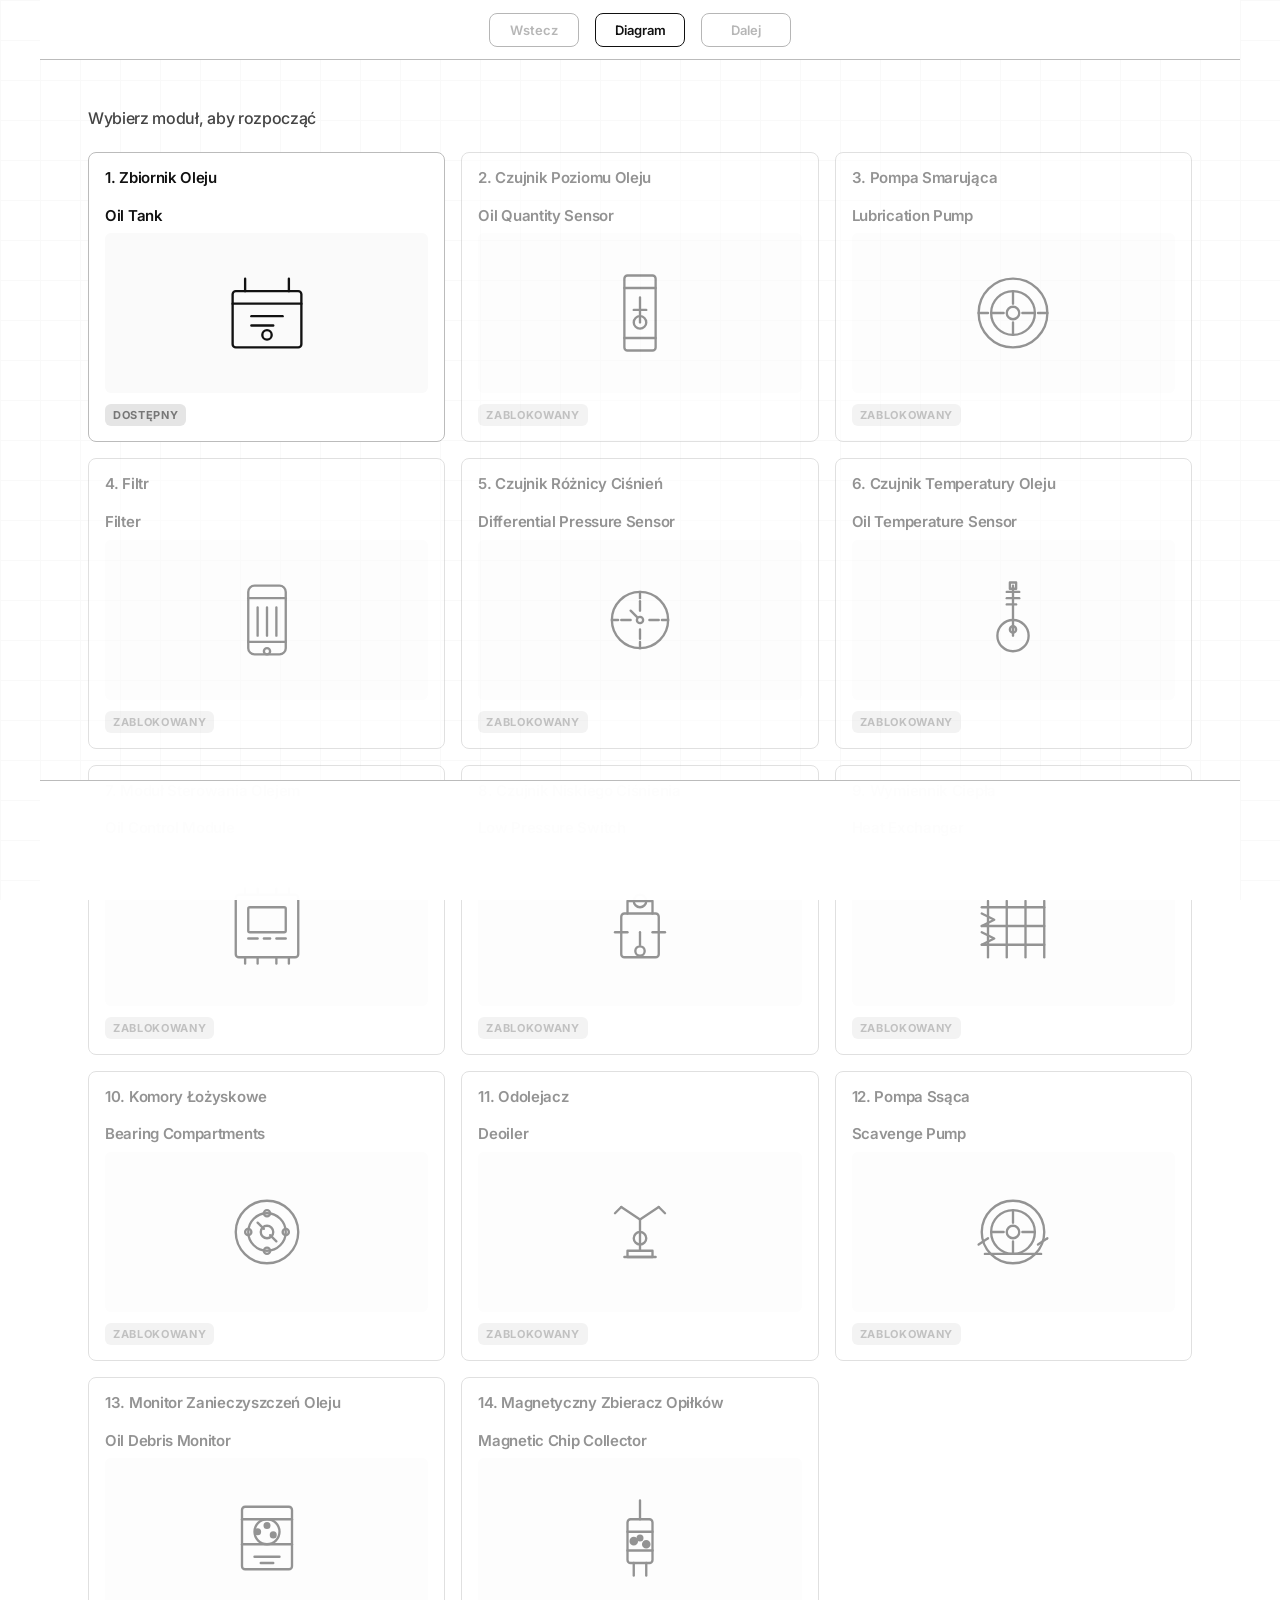
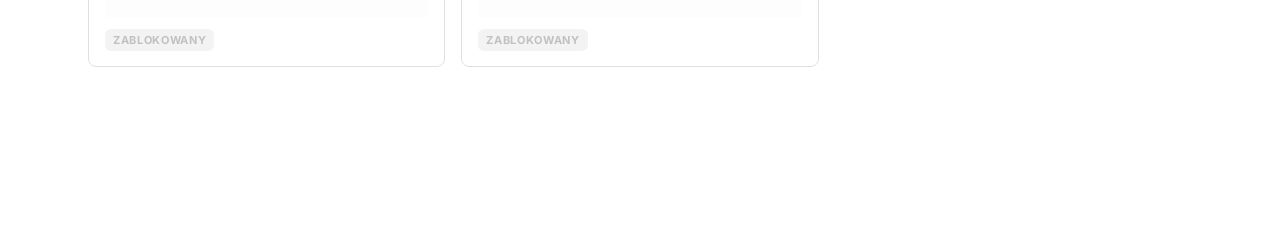
==== index.html @ 6aa43ed6 "Add files via upload" ====
<!DOCTYPE html>
<html lang="pl">
<head>
    <meta charset="UTF-8">
    <meta name="viewport" content="width=device-width, initial-scale=1.0">
    <title>Układ Olejowy</title>
    <link rel="preconnect" href="https://fonts.googleapis.com">
    <link rel="preconnect" href="https://fonts.gstatic.com" crossorigin>
    <link href="https://fonts.googleapis.com/css2?family=Inter:wght@400;500;600;700&display=swap" rel="stylesheet">
    <style>
        :root {
            --font-family: 'Inter', -apple-system, BlinkMacSystemFont, 'Segoe UI', sans-serif;
            --color-bg: #ffffff;
            --color-surface: #fafafa;
            --color-text: #111111;
            --color-text-secondary: #444444;
            --color-text-muted: #777777;
            --color-border: #bbbbbb;
            --color-border-light: #e5e5e5;
            --color-accent: #2563EB;
            --color-accent-light: #eff6ff;
            --radius-sm: 6px;
            --radius-md: 8px;
            --radius-lg: 10px;
            --transition-fast: 150ms ease-out;
            --transition-base: 200ms ease-out;
            --transition-slow: 250ms ease-out;
            --space-xs: 0.25rem;
            --space-sm: 0.5rem;
            --space-md: 1rem;
            --space-lg: 1.5rem;
            --space-xl: 2rem;
            --space-2xl: 3rem;
            --header-height: 60px;
            --footer-height: 120px;
            --max-width: 1200px;
        }

        *, *::before, *::after { margin: 0; padding: 0; box-sizing: border-box; }
        html { font-size: 16px; -webkit-font-smoothing: antialiased; -moz-osx-font-smoothing: grayscale; }
        body {
            font-family: var(--font-family);
            background-color: var(--color-bg);
            color: var(--color-text);
            line-height: 1.5;
            min-height: 100vh;
            overflow-x: hidden;
        }

        body::before {
            content: '';
            position: fixed;
            inset: 0;
            background-image: 
                linear-gradient(var(--color-border-light) 1px, transparent 1px),
                linear-gradient(90deg, var(--color-border-light) 1px, transparent 1px);
            background-size: 40px 40px;
            opacity: 0.25;
            pointer-events: none;
            z-index: 0;
        }

        #app {
            position: relative;
            z-index: 1;
            max-width: var(--max-width);
            margin: 0 auto;
            min-height: 100vh;
            display: flex;
            flex-direction: column;
        }

        h1, h2, h3 { font-weight: 600; line-height: 1.25; letter-spacing: -0.02em; }
        h1 { font-size: 1.375rem; }
        h2 { font-size: 1.125rem; }
        h3 { font-size: 1rem; }
        p { color: var(--color-text-secondary); }
        img { max-width: 100%; height: auto; display: block; }
        button { font-family: inherit; cursor: pointer; border: none; background: none; color: inherit; font-size: 1rem; }

        :focus-visible {
            outline: 2.5px solid var(--color-accent);
            outline-offset: 2px;
            border-radius: var(--radius-sm);
        }

        .sr-only {
            position: absolute; width: 1px; height: 1px; padding: 0; margin: -1px;
            overflow: hidden; clip: rect(0, 0, 0, 0); white-space: nowrap; border-width: 0;
        }

        /* Layout */
        .app-header {
            position: sticky; top: 0; z-index: 100;
            background: rgba(255, 255, 255, 0.96);
            border-bottom: 1.5px solid var(--color-border);
            padding: var(--space-sm) var(--space-md);
            display: flex; align-items: center; justify-content: space-between;
            height: var(--header-height); gap: var(--space-md);
        }
        .app-header__brand h1 { font-size: 1.0625rem; font-weight: 700; letter-spacing: -0.01em; white-space: nowrap; }

        #header-nav {
            display: flex;
            align-items: center;
            gap: var(--space-md);
            
            /* Wyśrodkowuje kontener względem wolnej przestrzeni */
            margin: 0 auto; 
        }

        .main-content {
            flex: 1; padding: var(--space-md);
            padding-bottom: calc(var(--footer-height) + var(--space-xl));
        }

        .navigation-footer {
            position: fixed; bottom: 0; left: 0; right: 0;
            background: rgba(255, 255, 255, 0.98);
            border-top: 1.5px solid var(--color-border);
            padding: var(--space-sm) var(--space-md);
            display: flex; justify-content: space-between; align-items: center;
            height: var(--footer-height); z-index: 100;
            max-width: var(--max-width); margin: 0 auto;
        }

        /* Save button */
        .save-button {
            font-size: 0.75rem;
            font-weight: 600;
            padding: 4px 12px;
            border: 1.5px solid var(--color-accent);
            color: var(--color-accent);
            border-radius: var(--radius-sm);
            background: transparent;
            transition: all var(--transition-fast);
            white-space: nowrap;
        }
        .save-button:hover {
            background: var(--color-accent);
            color: #fff;
        }
        .save-button--saved {
            border-color: #166534;
            color: #166534;
        }
        .save-button--saved:hover {
            background: #166534;
            color: #fff;
        }

        /* Reset button */
        .reset-button {
            font-size: 0.75rem;
            font-weight: 600;
            padding: 4px 12px;
            border: 1.5px solid #991b1b;
            color: #991b1b;
            border-radius: var(--radius-sm);
            background: transparent;
            transition: all var(--transition-fast);
            white-space: nowrap;
        }
        .reset-button:hover {
            background: #991b1b;
            color: #fff;
        }

        /* Components */
        .progress-bar { display: flex; align-items: center; gap: var(--space-sm); flex-shrink: 0; }
        .progress-bar__track {
            width: 100px; height: 6px; background: var(--color-border-light);
            border-radius: 3px; overflow: hidden;
        }
        .progress-bar__fill { height: 100%; background: var(--color-accent); border-radius: 3px; transition: width var(--transition-slow); }
        .progress-bar__label { font-size: 0.75rem; color: var(--color-text-muted); font-weight: 600; font-variant-numeric: tabular-nums; }

        .modules-grid { display: grid; gap: var(--space-md); }
        .module-card {
            border: 1.5px solid var(--color-border); border-radius: var(--radius-md);
            padding: var(--space-md); background: var(--color-bg);
            transition: border-color var(--transition-base), transform var(--transition-base);
            cursor: pointer; position: relative;
        }
        .module-card:hover:not(.module-card--locked):not(.module-card--completed) {
            border-color: var(--color-text); transform: translateY(-2px);
        }
        .module-card--locked { opacity: 0.45; cursor: not-allowed; }
        .module-card--completed { border-color: var(--color-accent); }
        .module-card__header { display: flex; align-items: center; justify-content: space-between; margin-bottom: var(--space-sm); gap: var(--space-sm); }
        .module-card__title { font-size: 0.9375rem; font-weight: 600; }
        .module-card__status {
            font-size: 0.6875rem; font-weight: 700; padding: var(--space-xs) var(--space-sm);
            border-radius: var(--radius-sm); text-transform: uppercase; letter-spacing: 0.06em; white-space: nowrap;
        }
        .module-card__status--completed { background: var(--color-accent-light); color: var(--color-accent); }
        .module-card__status--locked { background: var(--color-border-light); color: var(--color-text-muted); }
        
        .component-icon {
            width: 100%; height: 140px;
            display: flex; align-items: center; justify-content: center;
            margin-bottom: var(--space-sm);
            border-radius: var(--radius-sm);
            background: var(--color-surface);
            color: var(--color-text);
        }
        .component-icon svg {
            width: 80px; height: 80px;
            stroke-width: 1.5;
        }
        
        .module-card__description { font-size: 0.8125rem; color: var(--color-text-secondary); line-height: 1.45; display: -webkit-box; -webkit-line-clamp: 2; -webkit-box-orient: vertical; overflow: hidden; }

        .question-card { max-width: 560px; margin: 0 auto; }
        .question-card__counter {
            font-size: 0.6875rem; color: var(--color-text-muted); text-transform: uppercase;
            letter-spacing: 0.08em; margin-bottom: var(--space-sm); display: block; font-weight: 600;
        }
        .question-card__title { font-size: 1.0625rem; font-weight: 600; margin-bottom: var(--space-lg); line-height: 1.4; }

        .answers-list { display: flex; flex-direction: column; gap: var(--space-sm); }
        .answer-button {
            width: 100%; text-align: left; padding: var(--space-md);
            border: 1.5px solid var(--color-border); border-radius: var(--radius-md);
            font-size: 0.9375rem; font-weight: 500; transition: all var(--transition-base);
            display: flex; align-items: center; gap: var(--space-md); background: var(--color-bg); line-height: 1.35;
        }
        .answer-button:hover:not(:disabled) { border-color: var(--color-text); background: var(--color-surface); }
        .answer-button--selected { border-color: var(--color-accent); background: var(--color-accent-light); }
        .answer-button--correct { border-color: var(--color-accent); background: var(--color-accent-light); color: var(--color-accent); }
        .answer-button--incorrect { border-color: #991b1b; background: #fef2f2; }
        .answer-button:disabled { cursor: not-allowed; }
        .answer-button__letter {
            display: inline-flex; align-items: center; justify-content: center;
            width: 30px; height: 30px; border: 1.5px solid currentColor;
            border-radius: var(--radius-sm); font-size: 0.8125rem; font-weight: 700; flex-shrink: 0;
        }

        .explanation-card {
            border: 1.5px solid var(--color-accent); border-radius: var(--radius-md);
            padding: var(--space-lg); margin-top: var(--space-lg); background: var(--color-accent-light);
            animation: fadeIn var(--transition-base);
        }
        .explanation-card__title { font-size: 0.875rem; font-weight: 700; color: var(--color-accent); margin-bottom: var(--space-sm); text-transform: uppercase; letter-spacing: 0.05em; }
        .explanation-card__text { font-size: 0.9375rem; line-height: 1.6; color: var(--color-text); }

        .sketch-image {
            border: 1.5px solid var(--color-border); border-radius: var(--radius-md);
            padding: var(--space-md); background: var(--color-surface); margin-bottom: var(--space-lg);
            display: flex; align-items: center; justify-content: center;
        }
        .sketch-image .component-icon { margin: 0; background: transparent; height: 220px; }
        .sketch-image .component-icon svg { width: 160px; height: 160px; }
        .sketch-image__caption { text-align: center; font-size: 0.6875rem; color: var(--color-text-muted); margin-top: var(--space-sm); text-transform: uppercase; letter-spacing: 0.06em; font-weight: 500; }

        .diagram-container { position: relative; width: 100%; max-width: 900px; margin: 0 auto; padding: var(--space-xl) var(--space-md); }
        .diagram-nodes { position: relative; display: flex; flex-direction: column; align-items: center; gap: var(--space-xl); }
        .diagram-node {
            display: flex; flex-direction: column; align-items: center; gap: var(--space-sm);
            padding: var(--space-md); border: 1.5px solid var(--color-border);
            border-radius: var(--radius-md); background: var(--color-bg); min-width: 160px;
            transition: all var(--transition-base); position: relative;
        }
        .diagram-node--active { border-color: var(--color-accent); box-shadow: 0 0 0 3px rgba(37, 99, 235, 0.08); }
        .diagram-node--locked { opacity: 0.35; filter: grayscale(1); }
        .diagram-node__number {
            position: absolute; top: -10px; left: -10px;
            width: 26px; height: 26px; background: var(--color-text);
            color: var(--color-bg); border-radius: 50%;
            display: flex; align-items: center; justify-content: center;
            font-size: 0.75rem; font-weight: 700; border: 2px solid var(--color-bg);
            z-index: 2;
        }
        .diagram-node__icon { width: 64px; height: 64px; color: var(--color-text); }
        .diagram-node__icon svg { width: 100%; height: 100%; stroke-width: 1.5; }
        .diagram-node__label { font-size: 0.8125rem; font-weight: 600; text-align: center; }

        .nav-button {
            padding: var(--space-sm) var(--space-md); border: 1.5px solid var(--color-text);
            border-radius: var(--radius-md); font-size: 0.8125rem; font-weight: 600;
            transition: all var(--transition-base); min-width: 90px; text-align: center; background: transparent;
        }
        .nav-button:hover:not(:disabled) { background: var(--color-text); color: var(--color-bg); }
        .nav-button:disabled { opacity: 0.3; cursor: not-allowed; }
        .nav-button--primary { background: var(--color-text); color: var(--color-bg); border-color: var(--color-text); }
        .nav-button--primary:hover:not(:disabled) { background: var(--color-text-secondary); border-color: var(--color-text-secondary); }

        .toast-container {
            position: fixed; top: calc(var(--header-height) + var(--space-md)); right: var(--space-md);
            z-index: 200; display: flex; flex-direction: column; gap: var(--space-sm); pointer-events: none;
        }
        .toast {
            padding: var(--space-md) var(--space-lg); border-radius: var(--radius-md);
            border: 1.5px solid var(--color-border); background: var(--color-bg);
            font-size: 0.875rem; font-weight: 500; animation: toastIn var(--transition-base);
            pointer-events: auto; max-width: 300px; line-height: 1.4;
        }
        .toast--error { border-color: #991b1b; background: #fef2f2; }
        .toast--success { border-color: #166534; background: #f0fdf4; }
        .toast--info { border-color: var(--color-accent); background: var(--color-accent-light); }

        .completion-screen { text-align: center; padding: var(--space-2xl) var(--space-md); max-width: 560px; margin: 0 auto; }
        .completion-screen__icon {
            width: 72px; height: 72px; margin: 0 auto var(--space-lg);
            border: 2.5px solid var(--color-accent); border-radius: 50%;
            display: flex; align-items: center; justify-content: center;
            font-size: 1.75rem; color: var(--color-accent); font-weight: 700;
        }
        .completion-screen__title { font-size: 1.375rem; margin-bottom: var(--space-md); }
        .completion-screen__text { color: var(--color-text-secondary); margin-bottom: var(--space-xl); font-size: 0.9375rem; line-height: 1.55; }

        .learning-stage { max-width: 600px; margin: 0 auto; }
        .learning-stage__header { margin-bottom: var(--space-xl); }
        .learning-stage__component-title { font-size: 1.125rem; font-weight: 700; margin-bottom: var(--space-xs); }
        .learning-stage__component-subtitle { font-size: 0.75rem; color: var(--color-text-muted); text-transform: uppercase; letter-spacing: 0.08em; font-weight: 600; }
        .learning-stage__image { width: 100%; max-height: 260px; object-fit: contain; margin-bottom: var(--space-lg); border: 1.5px solid var(--color-border); border-radius: var(--radius-md); padding: var(--space-md); background: var(--color-surface); }
        .learning-stage__description { font-size: 0.9375rem; line-height: 1.65; color: var(--color-text); margin-bottom: var(--space-xl); padding: var(--space-lg); border-left: 3px solid var(--color-accent); background: var(--color-surface); border-radius: 0 var(--radius-md) var(--radius-md) 0; }

        .spaced-retrieval-banner { background: var(--color-surface); border: 1.5px dashed var(--color-accent); border-radius: var(--radius-md); padding: var(--space-lg); margin-bottom: var(--space-xl); text-align: center; }
        .spaced-retrieval-banner__label { font-size: 0.6875rem; font-weight: 700; color: var(--color-accent); text-transform: uppercase; letter-spacing: 0.1em; margin-bottom: var(--space-xs); }

        /* Final Quiz */
        .quiz-progress {
            display: flex; align-items: center; gap: var(--space-sm);
            margin-bottom: var(--space-lg);
        }
        .quiz-progress__dots {
            display: flex; gap: var(--space-xs);
        }
        .quiz-progress__dot {
            width: 8px; height: 8px; border-radius: 50%;
            background: var(--color-border-light); border: 1px solid var(--color-border);
            transition: all var(--transition-base);
        }
        .quiz-progress__dot--current { background: var(--color-accent); border-color: var(--color-accent); }
        .quiz-progress__dot--correct { background: var(--color-accent); border-color: var(--color-accent); }
        .quiz-progress__dot--incorrect { background: #991b1b; border-color: #991b1b; }

        .quiz-summary {
            max-width: 560px; margin: 0 auto; text-align: center;
        }
        .quiz-summary__score {
            font-size: 3rem; font-weight: 700; color: var(--color-accent);
            line-height: 1; margin-bottom: var(--space-sm);
        }
        .quiz-summary__label {
            font-size: 0.875rem; color: var(--color-text-muted);
            text-transform: uppercase; letter-spacing: 0.08em;
            font-weight: 600; margin-bottom: var(--space-xl);
        }
        .quiz-summary__details {
            text-align: left; border: 1.5px solid var(--color-border);
            border-radius: var(--radius-md); padding: var(--space-lg);
            margin-bottom: var(--space-xl);
        }
        .quiz-summary__item {
            display: flex; align-items: flex-start; gap: var(--space-md);
            padding: var(--space-sm) 0;
            border-bottom: 1px solid var(--color-border-light);
        }
        .quiz-summary__item:last-child { border-bottom: none; }
        .quiz-summary__marker {
            width: 22px; height: 22px; border-radius: 50%;
            display: flex; align-items: center; justify-content: center;
            font-size: 0.75rem; font-weight: 700; flex-shrink: 0; margin-top: 2px;
        }
        .quiz-summary__marker--correct { background: var(--color-accent-light); color: var(--color-accent); }
        .quiz-summary__marker--incorrect { background: #fef2f2; color: #991b1b; }
        .quiz-summary__question { font-size: 0.875rem; font-weight: 500; line-height: 1.4; }
        .quiz-summary__answer { font-size: 0.8125rem; color: var(--color-text-muted); margin-top: var(--space-xs); }

        .text-center { text-align: center; }
        .mt-lg { margin-top: var(--space-lg); }
        .mb-lg { margin-bottom: var(--space-lg); }
        .hidden { display: none !important; }

        @keyframes toastIn { from { opacity: 0; transform: translateX(16px); } to { opacity: 1; transform: translateX(0); } }
        @keyframes fadeIn { from { opacity: 0; transform: translateY(4px); } to { opacity: 1; transform: translateY(0); } }

        @media (min-width: 768px) {
            .main-content { padding: var(--space-xl); padding-bottom: calc(var(--footer-height) + var(--space-2xl)); }
            .app-header { padding: var(--space-sm) var(--space-xl); }
            .navigation-footer { padding: var(--space-sm) var(--space-xl); }
            .modules-grid { grid-template-columns: repeat(2, 1fr); }
            .sketch-image .component-icon { height: 280px; }
            .sketch-image .component-icon svg { width: 200px; height: 200px; }
            .component-icon { height: 160px; }
            .component-icon svg { width: 100px; height: 100px; }
        }

        @media (min-width: 1024px) {
            .main-content { padding: var(--space-2xl); padding-bottom: calc(var(--footer-height) + var(--space-2xl)); }
            .app-header__brand h1 { font-size: 1.25rem; }
            .modules-grid { grid-template-columns: repeat(3, 1fr); }
            .diagram-nodes { display: grid; grid-template-columns: repeat(4, 1fr); gap: var(--space-xl); align-items: start; }
            .diagram-nodes .diagram-node:nth-child(odd) { transform: translateY(var(--space-lg)); }
        }
    </style>
</head>
<body>
    <div id="app">
        <header class="app-header">
            <div id="header-nav" style="display: flex; align-items: center; gap: var(--space-md);"></div>
        </header>
        <main id="main-content" class="main-content"></main>
        <footer id="navigation-footer" class="navigation-footer" role="contentinfo"></footer>
        <div id="toast-container" class="toast-container" aria-live="polite" aria-atomic="true"></div>
    </div>

    <script type="module">
        const STORAGE_KEY = 'oilSystemTraining_state';

        // ==================== IKONY SVG ====================
        const ICONS = {
            'oil-tank': `<svg viewBox="0 0 64 64" fill="none" stroke="currentColor" stroke-linecap="round" stroke-linejoin="round"><rect x="10" y="18" width="44" height="36" rx="2"/><path d="M10 26h44"/><path d="M18 10v8"/><path d="M46 10v8"/><path d="M22 34h20"/><path d="M22 40h14"/><circle cx="32" cy="46" r="3"/></svg>`,
            'oil-quantity-sensor': `<svg viewBox="0 0 64 64" fill="none" stroke="currentColor" stroke-linecap="round" stroke-linejoin="round"><rect x="22" y="8" width="20" height="48" rx="2"/><path d="M22 16h20"/><path d="M22 48h20"/><circle cx="32" cy="38" r="4"/><path d="M32 38V22"/><path d="M28 30h8"/></svg>`,
            'lsop': `<svg viewBox="0 0 64 64" fill="none" stroke="currentColor" stroke-linecap="round" stroke-linejoin="round"><circle cx="32" cy="32" r="22"/><circle cx="32" cy="32" r="14"/><path d="M32 18v8"/><path d="M32 38v8"/><path d="M18 32h8"/><path d="M38 32h8"/><circle cx="32" cy="32" r="4"/><path d="M10 32h6"/><path d="M48 32h6"/></svg>`,
            'filter': `<svg viewBox="0 0 64 64" fill="none" stroke="currentColor" stroke-linecap="round" stroke-linejoin="round"><rect x="20" y="10" width="24" height="44" rx="4"/><path d="M20 18h24"/><path d="M20 46h24"/><line x1="26" y1="24" x2="26" y2="42"/><line x1="32" y1="24" x2="32" y2="42"/><line x1="38" y1="24" x2="38" y2="42"/><circle cx="32" cy="52" r="2"/></svg>`,
            'diff-pressure-sensor': `<svg viewBox="0 0 64 64" fill="none" stroke="currentColor" stroke-linecap="round" stroke-linejoin="round"><circle cx="32" cy="32" r="18"/><circle cx="32" cy="32" r="2"/><path d="M32 20v6"/><path d="M32 38v6"/><path d="M20 32h6"/><path d="M38 32h6"/><path d="M26 26l4 4"/><path d="M14 32h4"/><path d="M46 32h4"/><path d="M32 14v4"/><path d="M32 46v4"/></svg>`,
            'oil-temp-sensor': `<svg viewBox="0 0 64 64" fill="none" stroke="currentColor" stroke-linecap="round" stroke-linejoin="round"><path d="M32 10v28"/><circle cx="32" cy="42" r="10"/><path d="M28 14h8"/><path d="M28 18h8"/><path d="M28 22h6"/><path d="M32 42v-6"/><circle cx="32" cy="38" r="2"/><rect x="30" y="8" width="4" height="4"/></svg>`,
            'oil-control-module': `<svg viewBox="0 0 64 64" fill="none" stroke="currentColor" stroke-linecap="round" stroke-linejoin="round"><rect x="12" y="12" width="40" height="40" rx="2"/><rect x="20" y="20" width="24" height="16" rx="1"/><path d="M20 40h6"/><path d="M30 40h4"/><path d="M38 40h6"/><path d="M18 52v4"/><path d="M26 52v4"/><path d="M38 52v4"/><path d="M46 52v4"/><path d="M18 8v4"/><path d="M26 8v4"/><path d="M38 8v4"/><path d="M46 8v4"/></svg>`,
            'low-pressure-switch': `<svg viewBox="0 0 64 64" fill="none" stroke="currentColor" stroke-linecap="round" stroke-linejoin="round"><rect x="20" y="24" width="24" height="28" rx="2"/><path d="M24 24v-8h16v8"/><circle cx="32" cy="16" r="4"/><path d="M32 36v8"/><circle cx="32" cy="48" r="3"/><path d="M16 36h8"/><path d="M40 36h8"/></svg>`,
            'heat-exchanger': `<svg viewBox="0 0 64 64" fill="none" stroke="currentColor" stroke-linecap="round" stroke-linejoin="round"><path d="M12 20h40"/><path d="M12 32h40"/><path d="M12 44h40"/><path d="M16 16v36"/><path d="M28 16v36"/><path d="M40 16v36"/><path d="M52 16v36"/><path d="M12 24l8 4-8 4"/><path d="M12 36l8 4-8 4"/></svg>`,
            'bearing-compartments': `<svg viewBox="0 0 64 64" fill="none" stroke="currentColor" stroke-linecap="round" stroke-linejoin="round"><circle cx="32" cy="32" r="20"/><circle cx="32" cy="32" r="12"/><circle cx="32" cy="32" r="4"/><circle cx="32" cy="20" r="2"/><circle cx="32" cy="44" r="2"/><circle cx="20" cy="32" r="2"/><circle cx="44" cy="32" r="2"/><path d="M26 26l4 4"/><path d="M34 34l4 4"/></svg>`,
            'deoiler': `<svg viewBox="0 0 64 64" fill="none" stroke="currentColor" stroke-linecap="round" stroke-linejoin="round"><path d="M20 16l12 8 12-8"/><path d="M32 24v20"/><path d="M22 48h20"/><path d="M24 44h16v4H24z"/><circle cx="32" cy="36" r="4"/><path d="M16 20l4-4"/><path d="M48 20l-4-4"/></svg>`,
            'lsop-scavenge': `<svg viewBox="0 0 64 64" fill="none" stroke="currentColor" stroke-linecap="round" stroke-linejoin="round"><circle cx="32" cy="32" r="20"/><circle cx="32" cy="32" r="14"/><path d="M32 18v8"/><path d="M32 38v8"/><path d="M18 32h8"/><path d="M38 32h8"/><circle cx="32" cy="32" r="4"/><path d="M10 40l6-4"/><path d="M48 40l6-4"/><path d="M14 46h36"/></svg>`,
            'oil-debris-monitor': `<svg viewBox="0 0 64 64" fill="none" stroke="currentColor" stroke-linecap="round" stroke-linejoin="round"><rect x="16" y="12" width="32" height="40" rx="2"/><circle cx="32" cy="28" r="8"/><path d="M24 44h16"/><path d="M28 48h8"/><circle cx="26" cy="28" r="1.5" fill="currentColor"/><circle cx="36" cy="30" r="1.5" fill="currentColor"/><circle cx="32" cy="24" r="1.5" fill="currentColor"/><path d="M16 20h32"/><path d="M16 36h32"/></svg>`,
            'magnetic-chip-collector': `<svg viewBox="0 0 64 64" fill="none" stroke="currentColor" stroke-linecap="round" stroke-linejoin="round"><path d="M32 8v12"/><rect x="24" y="20" width="16" height="28" rx="2"/><path d="M24 28h16"/><path d="M24 40h16"/><circle cx="28" cy="34" r="2" fill="currentColor"/><circle cx="36" cy="36" r="2" fill="currentColor"/><circle cx="32" cy="32" r="1.5" fill="currentColor"/><path d="M28 48v8"/><path d="M36 48v8"/></svg>`
        };

        function getIcon(id, sizeClass = '') {
            const svg = ICONS[id] || ICONS['oil-tank'];
            return `<div class="component-icon ${sizeClass}">${svg}</div>`;
        }

        function getDiagramIcon(id) {
            const svg = ICONS[id] || ICONS['oil-tank'];
            return `<div class="diagram-node__icon">${svg}</div>`;
        }

        // ==================== DANE KURSU ====================
        const courseData = {
            modules: [
                {
                    id: "oil-tank", 
                    title: "Zbiornik Oleju<br><br>Oil Tank", 
                    description: "Przechowuje olej silnikowy i zapewnia rezerwuar dla układu smarowania. Utrzymuje właściwy poziom oleju i pozwala na jego rozszerzenie termiczne w trakcie pracy.",
                    unlocked: true, 
                    completed: false,
                    quiz: {
                        question: "Jaka jest podstawowa funkcja elementu Zbiornik Oleju (Oil Tank)?",
                        options: [
                            "Przechowuje olej silnikowy jako główny rezerwuar dla układu smarowania", 
                            "Mierzy ciśnienie oleju przed wlotem do łożysk", 
                            "Oddziela cząstki powietrza od oleju powracającego"
                        ],
                        answer: 0,
                        explanation: "Zbiornik Oleju (Oil Tank) pełni rolę głównego rezerwuaru, gromadząc olej silnikowy niezbędny do ciągłego zasilania układu smarowania."
                    }
                },
                {
                    id: "oil-quantity-sensor", 
                    title: "Czujnik Poziomu Oleju<br><br>Oil Quantity Sensor",
                    description: "Monitoruje poziom oleju w zbiorniku i przesyła dane do wskaźników w kokpicie. Alarmuje załogę, gdy ilość oleju spadnie poniżej bezpiecznych progów.",
                    unlocked: false, 
                    completed: false,
                    quiz: {
                        question: "Za co odpowiada Czujnik Poziomu Oleju (Oil Quantity Sensor)?",
                        options: [
                            "Monitoruje poziom oleju w Zbiorniku Oleju (Oil Tank)", 
                            "Mierzy różnicę ciśnień na elemencie filtrującym", 
                            "Wykrywa metaliczne cząstki w oleju ssawnym"
                        ],
                        answer: 0,
                        explanation: "Czujnik Poziomu Oleju (Oil Quantity Sensor) ciągle mierzy ilość oleju pozostałą w zbiorniku i przesyła te dane do kabiny pilotów."
                    }
                },
                {
                    id: "lsop", 
                    title: "Pompa Smarująca<br><br>Lubrication Pump",
                    description: "Pompa niskiego ciśnienia. Pobiera olej ze zbiornika i zapewnia wstępne ciśnienie do rozprowadzenia w układzie smarowania.",
                    unlocked: false, 
                    completed: false,
                    quiz: {
                        question: "Jaka jest główna rola elementu Pompa Smarująca (Lubrication Pump / LSOP)?",
                        options: [
                            "Pobiera olej ze Zbiornika Oleju (Oil Tank) i nadaje mu ciśnienie zasilające", 
                            "Wysysa olej z Komór Łożyskowych (Bearing Compartments)", 
                            "Chłodzi gorący olej powracający z silnika"
                        ],
                        answer: 0,
                        explanation: "Pompa Smarująca (Lubrication Pump / LSOP) odpowiada za tłoczenie oleju ze zbiornika do dalszych elementów gałęzi ciśnieniowej."
                    }
                },
                {
                    id: "filter", 
                    title: "Filtr<br><br>Filter",
                    description: "Usuwa zanieczyszczenia i osady z oleju zanim dotrze do wrażliwych łożysk i elementów silnika. Kluczowy dla długowieczności układu.",
                    unlocked: false, 
                    completed: false,
                    quiz: {
                        question: "Co jest głównym zadaniem elementu Filtr (Filter) w układzie olejowym?",
                        options: [
                            "Wyłapywanie zanieczyszczeń stałych z oleju przed trafieniem do łożysk", 
                            "Utrzymywanie stałej temperatury pracy układu", 
                            "Pomiar masowego przepływu oleju"
                        ],
                        answer: 0,
                        explanation: "Filtr (Filter) usuwa osady i cząstki stałe z cieczy smarującej, chroniąc Komory Łożyskowe (Bearing Compartments) przed uszkodzeniem."
                    }
                },
                {
                    id: "diff-pressure-sensor", 
                    title: "Czujnik Różnicy Ciśnień<br><br>Differential Pressure Sensor",
                    description: "Mierzy spadek ciśnienia na filtrze oleju. Wskazuje zablokowanie filtra, gdy różnica ciśnień przekracza normy eksploatacyjne.",
                    unlocked: false, 
                    completed: false,
                    quiz: {
                        question: "Co sygnalizuje Czujnik Różnicy Ciśnień (Differential Pressure Sensor)?",
                        options: [
                            "Stan drożności i stopień zablokowania elementu Filtr (Filter)", 
                            "Wysoki poziom oleju w Zbiorniku Oleju (Oil Tank)", 
                            "Prędkość obrotową wirnika pompy"
                        ],
                        answer: 0,
                        explanation: "Czujnik Różnicy Ciśnień (Differential Pressure Sensor) mierzy spadek ciśnienia na Filtrze (Filter) – spadek ten rośnie w miarę zapychania się wkładu."
                    }
                },
                {
                    id: "oil-temp-sensor", 
                    title: "Czujnik Temperatury Oleju<br><br>Oil Temperature Sensor",
                    description: "Detektor temperatury oparty na rezystancji. Mierzy temperaturę oleju. Dostarcza dane do monitorowania zdrowia układu i wydajności wymiennika ciepła.",
                    unlocked: false, 
                    completed: false,
                    quiz: {
                        question: "W jakim celu stosuje się Czujnik Temperatury Oleju (Oil Temperature Sensor)?",
                        options: [
                            "Do bieżącego pomiaru temperatury oleju i oceny wydajności chłodzenia", 
                            "Do automatycznego odcinania dopływu oleju do silnika", 
                            "Do pomiaru poziomu oleju w zbiorniku"
                        ],
                        answer: 0,
                        explanation: "Czujnik Temperatury Oleju (Oil Temperature Sensor) przesyła odczyty termiczne do układu sterowania, pozwalając na kontrolę pracy Wymiennika Ciepła (Heat Exchanger)."
                    }
                },
                {
                    id: "oil-control-module", 
                    title: "Moduł Sterowania Olejem<br><br>Oil Control Module",
                    description: "Jednostka elektroniczna przetwarzająca dane z czujników i sterująca zaworami oraz wskaźnikami układu olejowego. Centralny punkt monitorowania i sterowania.",
                    unlocked: false, 
                    completed: false,
                    quiz: {
                        question: "Jaką funkcję pełni Moduł Sterowania Olejem (Oil Control Module)?",
                        options: [
                            "Przetwarza sygnały z czujników oraz zarządza pracą zaworów i wskaźników", 
                            "Fizycznie odseparowuje olej od pęcherzyków powietrza", 
                            "Gromadzi żelazne opiłki wyłapane z oleju"
                        ],
                        answer: 0,
                        explanation: "Moduł Sterowania Olejem (Oil Control Module) działa jako elektroniczna jednostka centralna analizująca parametry pracy i zarządzająca układem."
                    }
                },
                {
                    id: "low-pressure-switch", 
                    title: "Czujnik Niskiego Ciśnienia<br><br>Low Pressure Switch",
                    description: "Urządzenie bezpieczeństwa uruchamiające alarm, gdy ciśnienie oleju spadnie poniżej ustalonego bezpiecznego progu. Krytyczne dla ochrony silnika.",
                    unlocked: false, 
                    completed: false,
                    quiz: {
                        question: "Kiedy aktywuje się Czujnik Niskiego Ciśnienia (Low Pressure Switch)?",
                        options: [
                            "Gdy ciśnienie oleju w magistrali zasilającej spadnie poniżej bezpiecznego limitu", 
                            "Gdy temperatura oleju przekroczy dopuszczalne wartości", 
                            "Gdy Odolejacz (Deoiler) ulegnie przepełnieniu"
                        ],
                        answer: 0,
                        explanation: "Czujnik Niskiego Ciśnienia (Low Pressure Switch) wyzwala ostrzeżenie dla załogi w sytuacji niebezpiecznego spadku ciśnienia smarowania."
                    }
                },
                {
                    id: "heat-exchanger", 
                    title: "Wymiennik Ciepła<br><br>Heat Exchanger",
                    description: "Chłodzi gorący olej powracający z komór łożyskowych silnika, używając paliwa lub powietrza jako medium chłodzącego. Utrzymuje optymalną lepkość oleju.",
                    unlocked: false, 
                    completed: false,
                    quiz: {
                        question: "Czym zajmuje się Wymiennik Ciepła (Heat Exchanger) w systemie olejowym?",
                        options: [
                            "Obniża temperaturę oleju, przekazując ciepło do paliwa lub powietrza", 
                            "Filtruje mikroskopijne opiłki metali", 
                            "Zwiększa ciśnienie oleju przed wtryskiem do łożysk"
                        ],
                        answer: 0,
                        explanation: "Wymiennik Ciepła (Heat Exchanger) schładza gorący olej zebrany z silnika, zabezpieczając go przed przegrzaniem i utratą właściwości smarnych."
                    }
                },
                {
                    id: "bearing-compartments", 
                    title: "Komory Łożyskowe<br><br>Bearing Compartments",
                    description: "Mieszczą łożyska silnika wymagające ciągłego smarowania. Olej jest kierowany tutaj w celu zmniejszenia tarcia i odprowadzenia ciepła z zestawów wirujących.",
                    unlocked: false, 
                    completed: false,
                    quiz: {
                        question: "Dlaczego olej jest kierowany do elementu Komory Łożyskowe (Bearing Compartments)?",
                        options: [
                            "Aby tworzyć film smarujący i odprowadzać ciepło z pracujących łożysk silnika", 
                            "Aby przechowywać zapas oleju na czas manewrów", 
                            "Aby dokonać pomiaru jego gęstości"
                        ],
                        answer: 0,
                        explanation: "Komory Łożyskowe (Bearing Compartments) osłaniają główne łożyska, które wymagają stałego natrysku oleju do redukcji tarcia i chłodzenia."
                    }
                },
                {
                    id: "deoiler", 
                    title: "Odolejacz<br><br>Deoiler",
                    description: "Separuje olej od powietrza w układzie odpowietrzającym komory łożyskowej. Zapobiega stratom oleju i zapewnia prawidłowy przepływ ssawny.",
                    unlocked: false, 
                    completed: false,
                    quiz: {
                        question: "Jaka jest rola elementu Odolejacz (Deoiler)?",
                        options: [
                            "Oddzielenie cząstek oleju od powietrza w instalacji odpowietrzającej", 
                            "Podgrzewanie oleju podczas zimnego startu", 
                            "Sygnalizowanie spadku ciśnienia w magistrali"
                        ],
                        answer: 0,
                        explanation: "Odolejacz (Deoiler) odzyskuje rozproszoną mgłę olejową z powietrza odpowietrzającego Komory Łożyskowe (Bearing Compartments), minimalizując ubytki oleju."
                    }
                },
                {
                    id: "lsop-scavenge", 
                    title: "Pompa Ssąca<br><br>Scavenge Pump",
                    description: "Pompa ssawna zwracająca olej z komór łożyskowych z powrotem do zbiornika oleju. Uzupełnia cykl cyrkulacji oleju.",
                    unlocked: false, 
                    completed: false,
                    quiz: {
                        question: "Za co odpowiada Pompa Ssąca (Scavenge Pump)?",
                        options: [
                            "Odsysa zużyty olej z Komór Łożyskowych (Bearing Compartments) i kieruje go w stronę zbiornika", 
                            "Dostarcza czysty olej ze Zbiornika Oleju (Oil Tank) do Filtra (Filter)", 
                            "Odpowiada za pomiar kwasowości oleju"
                        ],
                        answer: 0,
                        explanation: "Pompa Ssąca (Scavenge Pump / LSOP Scavenge) odsysa gorący olej z komór łożyskowych i wymusza jego powrót do Zbiornika Oleju (Oil Tank)."
                    }
                },
                {
                    id: "oil-debris-monitor", 
                    title: "Monitor Zanieczyszczeń Oleju<br><br>Oil Debris Monitor",
                    description: "Wykrywa metaliczne cząstki w oleju ssawnym. Daje wczesne ostrzeżenie o zużyciu łożysk lub przekładni oraz potencjalnym uszkodzeniu silnika.",
                    unlocked: false, 
                    completed: false,
                    quiz: {
                        question: "Co weryfikuje Monitor Zanieczyszczeń Oleju (Oil Debris Monitor)?",
                        options: [
                            "Obecność metalicznych drobin i cząstek zużycia w strumieniu oleju powrotnego", 
                            "Spadek ciśnienia na wkładzie filtrującym", 
                            "Ilość przepompowanego oleju na godzinę"
                        ],
                        answer: 0,
                        explanation: "Monitor Zanieczyszczeń Oleju (Oil Debris Monitor) wykrywa obecność cząstek metalu, co pozwala wcześnie zdiagnozować zużywanie się łożysk lub kół zębatych."
                    }
                },
                {
                    id: "magnetic-chip-collector", 
                    title: "Magnetyczny Zbieracz Opiłków<br><br>Magnetic Chip Collector",
                    description: "Wtyk magnetyczny przyciągający i zatrzymujący zanieczyszczenia żelazne z oleju. Sprawdzany podczas konserwacji w celu oceny stanu silnika.",
                    unlocked: false, 
                    completed: false,
                    quiz: {
                        question: "Jaka jest funkcja elementu Magnetyczny Zbieracz Opiłków (Magnetic Chip Collector)?",
                        options: [
                            "Chwytanie i przyciąganie ferromagnetycznych opiłków z powracającego oleju", 
                            "Pomiar poziomu oleju w Zbiorniku Oleju (Oil Tank)", 
                            "Utrzymywanie stałej temperatury w Komorach Łożyskowych"
                        ],
                        answer: 0,
                        explanation: "Magnetyczny Zbieracz Opiłków (Magnetic Chip Collector) wyłapuje cząstki żelazne na silnym magnesie, umożliwiając ich inspekcję podczas prac serwisowych."
                    }
                }
            ]
        };

        const diagramOrder = [
            "oil-tank", "oil-quantity-sensor", "lsop", "filter", "diff-pressure-sensor",
            "oil-temp-sensor", "oil-control-module", "low-pressure-switch", "heat-exchanger",
            "bearing-compartments", "deoiler", "lsop-scavenge", "oil-debris-monitor", "magnetic-chip-collector"
        ];

        // ==================== QUIZ KOŃCOWY ====================
        const finalQuizData = [
            {
                question: "Jaka jest prawidłowa kolejność początkowych elementów w gałęzi ciśnieniowej układu olejowego?",
                options: [
                    "Zbiornik Oleju (Oil Tank) → Czujnik Poziomu Oleju (Oil Quantity Sensor) → Pompa Smarująca (Lubrication Pump)",
                    "Zbiornik Oleju (Oil Tank) → Filtr (Filter) → Pompa Smarująca (Lubrication Pump)",
                    "Pompa Smarująca (Lubrication Pump) → Wymiennik Ciepła (Heat Exchanger) → Zbiornik Oleju (Oil Tank)"
                ],
                answer: 0,
                explanation: "Prawidłowy przepływ rozpoczyna się od magazynowania w Zbiorniku Oleju (Oil Tank), monitorowania ilości przez Czujnik Poziomu Oleju (Oil Quantity Sensor) oraz poboru cieczy przez Pompę Smarującą (Lubrication Pump)."
            },
            {
                question: "Co jest bezpośrednim wskaźnikiem zablokowania wkładu w elemencie Filtr (Filter)?",
                options: [
                    "Sygnał wzrostu oporu przepływu przekazany przez Czujnik Różnicy Ciśnień (Differential Pressure Sensor)",
                    "Nagły spadek odczytu na Czujniku Poziomu Oleju (Oil Quantity Sensor)",
                    "Wzmocnienie sygnału w Monitorze Zanieczyszczeń Oleju (Oil Debris Monitor)"
                ],
                answer: 0,
                explanation: "Nagromadzenie osadów w Filtrze (Filter) wywołuje spadek ciśnienia za nim, co rejestruje Czujnik Różnicy Ciśnień (Differential Pressure Sensor)."
            },
            {
                question: "Dokąd trafia olej bezpośrednio po schłodzeniu w elemencie Wymiennik Ciepła (Heat Exchanger)?",
                options: [
                    "Do elementu Komory Łożyskowe (Bearing Compartments)",
                    "Z powrotem do Zbiornika Oleju (Oil Tank)",
                    "Do wejścia Pompy Ssącej (Scavenge Pump)"
                ],
                answer: 0,
                explanation: "Po przejściu przez Wymiennik Ciepła (Heat Exchanger) schłodzony i przygotowany olej trafia wprost do Komór Łożyskowych (Bearing Compartments)."
            },
            {
                question: "Jaką funkcję w obwodzie odmy / odpowietrzenia pełni Odolejacz (Deoiler)?",
                options: [
                    "Oddziela cząstki oleju od powietrza w instalacji odpowietrzającej komory łożyskowe",
                    "Służy do automatycznego uzupełniania poziomu w Zbiorniku Oleju (Oil Tank)",
                    "Podnosi ciśnienie robocze przed wlotem do Wymiennika Ciepła (Heat Exchanger)"
                ],
                answer: 0,
                explanation: "Odolejacz (Deoiler) zapobiega wyrzucaniu oleju na zewnątrz, oddzielając mgłę olejową od wydalanego powietrza odpowietrzającego."
            },
            {
                question: "O czym świadczy obecność opiłków wykryta przez Monitor Zanieczyszczeń Oleju (Oil Debris Monitor)?",
                options: [
                    "O Postępującym zużyciu mechanicznym łożysk lub kół zębatych w silniku",
                    "O spadku właściwości smarnych wywołanym wysoką temperaturą",
                    "O uszkodzeniu membran w Czujniku Niskiego Ciśnienia (Low Pressure Switch)"
                ],
                answer: 0,
                explanation: "Monitor Zanieczyszczeń Oleju (Oil Debris Monitor) reaguje na obecność drobin metalu w oleju powrotnym, ostrzegając przed degradacją elementów wirujących."
            },
            {
                question: "Jakie urządzenia w gałęzi powrotnej odpowiadają za oczyszczanie i kontrolę oleju przed ponownym trafieniem do Zbiornika Oleju (Oil Tank)?",
                options: [
                    "Monitor Zanieczyszczeń Oleju (Oil Debris Monitor) oraz Magnetyczny Zbieracz Opiłków (Magnetic Chip Collector)",
                    "Czujnik Poziomu Oleju (Oil Quantity Sensor) oraz Czujnik Niskiego Ciśnienia (Low Pressure Switch)",
                    "Moduł Sterowania Olejem (Oil Control Module) oraz Pompa Smarująca (Lubrication Pump)"
                ],
                answer: 0,
                explanation: "W linia ssawnej/powrotnej olej przepływa przez Monitor Zanieczyszczeń Oleju (Oil Debris Monitor) oraz Magnetyczny Zbieracz Opiłków (Magnetic Chip Collector), zanim ostatecznie powróci do Zbiornika Oleju (Oil Tank)."
            },
            {
                question: "W jaki sposób Czujnik Temperatury Oleju (Oil Temperature Sensor) mierzy temperaturę magistrali?",
                options: [
                    "Wykorzystuje detektor rezystancyjny (RTD) reagujący zmianą oporu na temperaturę oleju",
                    "Mierzy ciśnienie hydrostatyczne na dnie zbiornika",
                    "Analizuje prędkość przepływu oleju przez zawory"
                ],
                answer: 0,
                explanation: "Czujnik Temperatury Oleju (Oil Temperature Sensor) wykorzystuje element RTD, którego opór elektryczny zmienia się proporcjonalnie do temperatury oleju."
            },
            {
                question: "Jaka jest rola elementu Moduł Sterowania Olejem (Oil Control Module)?",
                options: [
                    "Pobiera i przetwarza dane z czujników oraz steruje praca zaworów i wskaźników",
                    "Przechowuje rezerwowy zapas oleju na wypadek wycieku ze Zbiornika Oleju (Oil Tank)",
                    "Mechanicznie napędza Pompę Ssącą (Scavenge Pump)"
                ],
                answer: 0,
                        explanation: "Moduł Sterowania Olejem (Oil Control Module) stanowi centrum zarządzania elektroniką układu, odbierając sygnały z czujników i kierując pracą elementów wykonawczych."
            },
            {
                question: "Kiedy zadziała Czujnik Niskiego Ciśnienia (Low Pressure Switch)?",
                options: [
                    "Gdy ciśnienie w magistrali smarującej spadnie poniżej ustalonego progu bezpieczeństwa",
                    "Gdy temperatura na Wymienniku Ciepła (Heat Exchanger) nadmiernie wzrośnie",
                    "Gdy na elemencie Magnetyczny Zbieracz Opiłków (Magnetic Chip Collector) pojawią się metalowe opiłki"
                ],
                answer: 0,
                explanation: "Czujnik Niskiego Ciśnienia (Low Pressure Switch) uruchamia ostrzeżenie w sytuacji, gdy ciśnienie oleju spada do poziomu zagrażającego prawidłowej pracy łożysk."
            },
            {
                question: "Dlaczego doprowadzanie cieczy do elementu Komory Łożyskowe (Bearing Compartments) jest krytyczne dla pracy silnika?",
                options: [
                    "Utrzymuje film smarujący redukujący tarcie i zabiera ciepło z zespołów wirujących",
                    "Zapobiega zamarzaniu paliwa w sąsiednich przewodach",
                    "Służy wyłącznie do sterowania zmienną geometrią łopatek"
                ],
                answer: 0,
                explanation: "Ciągły dopływ oleju do Komór Łożyskowych (Bearing Compartments) umożliwia smarowanie stykających się elementów oraz odprowadzenie ciepła generowanego przez obracające się wały."
            }
        ];
        // ==================== PERSISTENCE ====================
        function saveState(state) {
            try {
                localStorage.setItem(STORAGE_KEY, JSON.stringify({
                    modules: state.modules.map(m => ({ id: m.id, unlocked: m.unlocked, completed: m.completed })),
                    view: state.view,
                    currentModuleId: state.currentModuleId
                }));
            } catch (e) {
                console.warn('Nie udało się zapisać stanu', e);
            }
        }

        function loadState() {
            try {
                const raw = localStorage.getItem(STORAGE_KEY);
                if (!raw) return null;
                return JSON.parse(raw);
            } catch (e) {
                return null;
            }
        }

        function clearState() {
            localStorage.removeItem(STORAGE_KEY);
        }

        // ==================== UI HELPERS ====================
        function renderProgressBar() {
            const completed = courseData.modules.filter(m => m.completed).length;
            const total = courseData.modules.length;
            const pct = Math.round((completed / total) * 100);
            return `
                <div class="progress-bar" aria-label="Postęp kursu: ukończono ${completed} z ${total} modułów">
                    <div class="progress-bar__track" role="progressbar" aria-valuenow="${completed}" aria-valuemin="0" aria-valuemax="${total}">
                        <div class="progress-bar__fill" style="width: ${pct}%"></div>
                    </div>
                    <span class="progress-bar__label">${completed}/${total}</span>
                </div>`;
        }

        function renderModuleCard(module, index) {
            const statusClass = module.completed ? 'module-card--completed' : module.unlocked ? '' : 'module-card--locked';
            const statusText = module.completed ? 'Ukończony' : module.unlocked ? 'Dostępny' : 'Zablokowany';
            const statusClassName = module.completed ? 'module-card__status--completed' : 'module-card__status--locked';
            return `
                <article class="module-card ${statusClass}" data-module-id="${module.id}" role="button" tabindex="${module.unlocked ? '0' : '-1'}" aria-label="Moduł ${index + 1}: ${module.title}. Status: ${statusText}">
                    <div class="module-card__header">
                        <h3 class="module-card__title">${index + 1}. ${module.title}</h3>
                    </div>
                    ${getIcon(module.id)}
                    <!-- <p class="module-card__description">${module.description}</p> -->
                    <span class="module-card__status ${statusClassName}">${statusText}</span>
                </article>`;
        }

        function renderQuestionCard(question, options, stageLabel = '') {
            const letters = ['A', 'B', 'C'];
            return `
                <div class="question-card">
                    ${stageLabel ? `<span class="question-card__counter">${stageLabel}</span>` : ''}
                    <h2 class="question-card__title">${question}</h2>
                    <div class="answers-list" role="radiogroup" aria-label="Opcje odpowiedzi">
                        ${options.map((opt, i) => `
                            <button class="answer-button" data-index="${i}" role="radio" aria-checked="false" aria-label="Opcja ${letters[i]}: ${opt}">
                                <span class="answer-button__letter" aria-hidden="true">${letters[i]}</span>
                                <span>${opt}</span>
                            </button>
                        `).join('')}
                    </div>
                </div>`;
        }

        function updateAnswerButtonState(btn, state) {
            btn.classList.remove('answer-button--selected', 'answer-button--correct', 'answer-button--incorrect');
            btn.setAttribute('aria-checked', 'false');
            if (state === 'selected') { btn.classList.add('answer-button--selected'); btn.setAttribute('aria-checked', 'true'); }
            else if (state === 'correct') { btn.classList.add('answer-button--correct'); btn.setAttribute('aria-checked', 'true'); }
            else if (state === 'incorrect') { btn.classList.add('answer-button--incorrect'); }
            btn.disabled = state !== 'default';
        }

        function renderExplanationCard(explanation) {
            return `
                <div class="explanation-card" role="alert" aria-live="polite">
                    <div class="explanation-card__title">Wyjaśnienie</div>
                    <p class="explanation-card__text">${explanation}</p>
                </div>`;
        }

        function renderSketchImage(id, caption = '') {
            return `
                <figure class="sketch-image">
                    ${getIcon(id, 'sketch-icon')}
                    ${caption ? `<figcaption class="sketch-image__caption">${caption}</figcaption>` : ''}
                </figure>`;
        }

        function renderNavigationFooter({ prev = null, next = null, center = null } = {}) {
            return `
                <button class="nav-button ${prev?.primary ? 'nav-button--primary' : ''}" id="nav-prev" ${prev?.disabled ? 'disabled' : ''} aria-label="${prev?.label || 'Poprzedni'}">${prev?.label || 'Poprzedni'}</button>
                ${center ? `<button class="nav-button ${center.primary ? 'nav-button--primary' : ''}" id="nav-center" ${center.disabled ? 'disabled' : ''} aria-label="${center.label}">${center.label}</button>` : '<div aria-hidden="true"></div>'}
                <button class="nav-button ${next?.primary ? 'nav-button--primary' : ''}" id="nav-next" ${next?.disabled ? 'disabled' : ''} aria-label="${next?.label || 'Następny'}">${next?.label || 'Następny'}</button>
            `;
        }

        function showToast(message, type = 'info', duration = 3000) {
            const container = document.getElementById('toast-container');
            if (!container) return;
            const toast = document.createElement('div');
            toast.className = `toast toast--${type}`;
            toast.textContent = message;
            toast.setAttribute('role', 'status');
            container.appendChild(toast);
            setTimeout(() => {
                toast.style.opacity = '0'; toast.style.transform = 'translateX(16px)'; toast.style.transition = 'all 200ms ease-out';
                setTimeout(() => toast.remove(), 200);
            }, duration);
        }

        function renderCompletionScreen() {
            const completed = courseData.modules.filter(m => m.completed).length;
            return `
                <div class="completion-screen">
                    <div class="completion-screen__icon" aria-hidden="true">✓</div>
                    <h1 class="completion-screen__title">Szkolenie ukończone</h1>
                    <p class="completion-screen__text">Pomyślnie ukończyłeś wszystkie ${completed} moduły kursu Układ Olejowy. Pełny diagram systemu jest teraz dostępny do przeglądu.</p>
                    <div style="display: flex; flex-direction: column; gap: var(--space-md); align-items: center;">
                        <button class="nav-button nav-button--primary" id="btn-view-diagram" style="min-width: 220px;">Zobacz pełny diagram</button>
                        <button class="nav-button" id="btn-start-final-quiz" style="min-width: 220px; border-color: var(--color-accent); color: var(--color-accent);">Rozpocznij quiz końcowy</button>
                    </div>
                </div>`;
        }

        function renderSpacedRetrievalBanner() {
            return `
                <div class="spaced-retrieval-banner">
                    <div class="spaced-retrieval-banner__label">Aktywne Przypomnienie</div>
                    <p style="font-size: 0.875rem; color: var(--color-text-secondary);">Krótkie pytanie z wcześniejszego modułu na utrwalenie wiedzy.</p>
                </div>`;
        }

        // ==================== DIAGRAM ====================
        class OilSystemDiagram {
            constructor(containerId) {
                this.container = document.getElementById(containerId);
            }

            render() {
                if (!this.container) return;
                const completedIds = courseData.modules.filter(m => m.completed).map(m => m.id);
                const visibleIds = new Set();
                diagramOrder.forEach((id, index) => {
                    if (index === 0) visibleIds.add(id);
                    else {
                        const prevId = diagramOrder[index - 1];
                        const prevModule = courseData.modules.find(m => m.id === prevId);
                        if (prevModule?.completed || completedIds.includes(id)) visibleIds.add(id);
                    }
                });
                courseData.modules.forEach(m => { if (m.unlocked) visibleIds.add(m.id); });

                this.container.innerHTML = '';
                const wrapper = document.createElement('div');
                wrapper.className = 'diagram-container';
                const nodesContainer = document.createElement('div');
                nodesContainer.className = 'diagram-nodes';

                diagramOrder.forEach((id, index) => {
                    if (!visibleIds.has(id)) return;
                    const module = courseData.modules.find(m => m.id === id);
                    const isCompleted = module?.completed;
                    const isActive = module?.unlocked && !module?.completed;
                    const node = document.createElement('div');
                    node.className = `diagram-node ${isActive ? 'diagram-node--active' : ''} ${!module?.unlocked ? 'diagram-node--locked' : ''}`;
                    node.dataset.id = id;
                    node.innerHTML = `
                        <div class="diagram-node__number">${index + 1}</div>
                        ${getDiagramIcon(id)}
                        <span class="diagram-node__label">${module.title}</span>
                    `;
                    nodesContainer.appendChild(node);
                });

                wrapper.appendChild(nodesContainer);
                this.container.appendChild(wrapper);
            }
        }

        // ==================== LEARNING MODULE ====================
        class LearningModule {
            constructor(moduleId, onComplete, onSpacedRetrieval) {
                this.module = courseData.modules.find(m => m.id === moduleId);
                this.onComplete = onComplete;
                this.onSpacedRetrieval = onSpacedRetrieval;
                this.container = document.getElementById('main-content');
                this.attempts = 0;
                this.selectedAnswer = null;
            }

            start() { this.renderPredictionStage(); }

            renderPredictionStage() {
                this.container.innerHTML = `
                    <div class="learning-stage">
                        <div class="learning-stage__header">
                            <span class="learning-stage__component-subtitle">Sprawdzenie wstępne</span>
                            <h2 class="learning-stage__component-title">${this.module.title}</h2>
                        </div>
                        ${renderQuestionCard(this.module.quiz.question, this.module.quiz.options, 'Zanim zaczniemy — przewidź odpowiedź')}
                        <div id="stage-actions" class="mt-lg text-center">
                            <button class="nav-button nav-button--primary" id="btn-continue" disabled>Przejdź do teorii</button>
                        </div>
                    </div>`;
                this.attachAnswerListeners('prediction');
            }

            renderTheoryStage() {
                this.container.innerHTML = `
                    <div class="learning-stage">
                        <div class="learning-stage__header">
                            <span class="learning-stage__component-subtitle">Omówienie komponentu</span>
                            <h2 class="learning-stage__component-title">${this.module.title}</h2>
                        </div>
                        ${renderSketchImage(this.module.id)}
                        <div class="learning-stage__description">${this.module.description}</div>
                        <div class="text-center">
                            <button class="nav-button nav-button--primary" id="btn-continue">Przejdź do sprawdzianu</button>
                        </div>
                    </div>`;
                document.getElementById('btn-continue').addEventListener('click', () => this.renderRecallStage());
            }

            renderRecallStage() {
                this.container.innerHTML = `
                    <div class="learning-stage">
                        <div class="learning-stage__header">
                            <span class="learning-stage__component-subtitle">Sprawdzenie wiedzy</span>
                            <h2 class="learning-stage__component-title">${this.module.title}</h2>
                        </div>
                        ${renderQuestionCard(this.module.quiz.question, this.module.quiz.options, 'Sprawdź swoją wiedzę')}
                        <div id="feedback-area"></div>
                        <div id="stage-actions" class="mt-lg text-center hidden">
                            <button class="nav-button nav-button--primary" id="btn-continue">Kontynuuj</button>
                        </div>
                    </div>`;
                this.attachAnswerListeners('recall');
            }

            attachAnswerListeners(stage) {
                const buttons = this.container.querySelectorAll('.answer-button');
                const continueBtn = document.getElementById('btn-continue');
                buttons.forEach(btn => {
                    btn.addEventListener('click', () => {
                        const index = parseInt(btn.dataset.index);
                        buttons.forEach(b => updateAnswerButtonState(b, 'default'));
                        updateAnswerButtonState(btn, 'selected');
                        this.selectedAnswer = index;
                        if (stage === 'prediction') {
                            continueBtn.disabled = false;
                            continueBtn.addEventListener('click', () => this.renderTheoryStage(), { once: true });
                        } else if (stage === 'recall') {
                            this.handleRecallAnswer(index, buttons);
                        }
                    });
                });
            }

            handleRecallAnswer(selectedIndex, buttons) {
                const correctIndex = this.module.quiz.answer;
                const feedbackArea = document.getElementById('feedback-area');
                const actionsArea = document.getElementById('stage-actions');
                const continueBtn = document.getElementById('btn-continue');
                buttons.forEach(b => b.disabled = true);

                if (selectedIndex === correctIndex) {
                    updateAnswerButtonState(buttons[selectedIndex], 'correct');
                    showToast('Poprawnie! Świetna robota.', 'success', 2000);
                    actionsArea.classList.remove('hidden');
                    continueBtn.addEventListener('click', () => this.completeModule(), { once: true });
                } else {
                    this.attempts++;
                    updateAnswerButtonState(buttons[selectedIndex], 'incorrect');
                    if (this.attempts === 1) {
                        showToast('Nie tym razem. Spróbuj jeszcze raz.', 'error', 2500);
                        feedbackArea.innerHTML = `<div class="mt-lg" style="text-align: center; color: var(--color-text-secondary); font-weight: 500; font-size: 0.9375rem;">Nie tym razem. Spróbuj jeszcze raz.</div>`;
                        setTimeout(() => {
                            buttons.forEach(b => { updateAnswerButtonState(b, 'default'); b.disabled = false; });
                            this.selectedAnswer = null;
                        }, 1600);
                    } else {
                        showToast('Sprawdź poprawną odpowiedź poniżej.', 'info', 3000);
                        updateAnswerButtonState(buttons[correctIndex], 'correct');
                        feedbackArea.innerHTML = renderExplanationCard(this.module.quiz.explanation);
                        actionsArea.classList.remove('hidden');
                        continueBtn.addEventListener('click', () => this.completeModule(), { once: true });
                    }
                }
            }

            completeModule() {
                this.module.completed = true;
                const currentIndex = courseData.modules.findIndex(m => m.id === this.module.id);
                if (currentIndex < courseData.modules.length - 1) courseData.modules[currentIndex + 1].unlocked = true;
                const completedCount = courseData.modules.filter(m => m.completed).length;
                if (completedCount % 3 === 0 && completedCount > 0) {
                    if (this.onSpacedRetrieval) { this.onSpacedRetrieval(); return; }
                }
                if (this.onComplete) this.onComplete();
            }

            static getRandomPreviousQuestion(excludeModuleId) {
                const completedModules = courseData.modules.filter(m => m.completed && m.id !== excludeModuleId);
                if (completedModules.length === 0) return null;
                return completedModules[Math.floor(Math.random() * completedModules.length)];
            }

            renderSpacedRetrieval(callback) {
                const randomModule = LearningModule.getRandomPreviousQuestion(this.module.id);
                if (!randomModule) { if (callback) callback(); return; }
                this.container.innerHTML = `
                    <div class="learning-stage">
                        ${renderSpacedRetrievalBanner()}
                        <div class="learning-stage__header">
                            <h2 class="learning-stage__component-title">Szybkie przypomnienie: ${randomModule.title}</h2>
                        </div>
                        ${renderQuestionCard(randomModule.quiz.question, randomModule.quiz.options)}
                        <div id="feedback-area"></div>
                        <div id="stage-actions" class="mt-lg text-center hidden">
                            <button class="nav-button nav-button--primary" id="btn-continue">Kontynuuj</button>
                        </div>
                    </div>`;
                const buttons = this.container.querySelectorAll('.answer-button');
                let answered = false;
                buttons.forEach(btn => {
                    btn.addEventListener('click', () => {
                        if (answered) return;
                        answered = true;
                        const index = parseInt(btn.dataset.index);
                        buttons.forEach(b => b.disabled = true);
                        if (index === randomModule.quiz.answer) {
                            updateAnswerButtonState(btn, 'correct');
                            showToast('Poprawnie!', 'success', 2000);
                        } else {
                            updateAnswerButtonState(btn, 'incorrect');
                            updateAnswerButtonState(buttons[randomModule.quiz.answer], 'correct');
                            document.getElementById('feedback-area').innerHTML = renderExplanationCard(randomModule.quiz.explanation);
                        }
                        document.getElementById('stage-actions').classList.remove('hidden');
                        document.getElementById('btn-continue').addEventListener('click', () => { if (callback) callback(); }, { once: true });
                    });
                });
            }
        }

        // ==================== FINAL QUIZ ====================
        class FinalQuiz {
            constructor(onFinish) {
                this.onFinish = onFinish;
                this.container = document.getElementById('main-content');
                this.current = 0;
                this.score = 0;
                this.answers = [];
                this.answered = false;
            }

            start() {
                this.current = 0;
                this.score = 0;
                this.answers = [];
                this.renderQuestion();
            }

            renderQuestion() {
                const q = finalQuizData[this.current];
                const total = finalQuizData.length;
                this.answered = false;

                this.container.innerHTML = `
                    <div class="learning-stage">
                        <div class="quiz-progress">
                            <div class="quiz-progress__dots">
                                ${finalQuizData.map((_, i) => {
                                    let cls = 'quiz-progress__dot';
                                    if (i < this.current) {
                                        cls += this.answers[i].correct ? ' quiz-progress__dot--correct' : ' quiz-progress__dot--incorrect';
                                    } else if (i === this.current) {
                                        cls += ' quiz-progress__dot--current';
                                    }
                                    return `<div class="${cls}" aria-hidden="true"></div>`;
                                }).join('')}
                            </div>
                            <span style="font-size: 0.75rem; color: var(--color-text-muted); font-weight: 600;">Pytanie ${this.current + 1} / ${total}</span>
                        </div>
                        ${renderQuestionCard(q.question, q.options)}
                        <div id="feedback-area"></div>
                        <div id="stage-actions" class="mt-lg text-center hidden">
                            <button class="nav-button nav-button--primary" id="btn-continue">${this.current < total - 1 ? 'Następne pytanie' : 'Zobacz wynik'}</button>
                        </div>
                    </div>
                `;

                const buttons = this.container.querySelectorAll('.answer-button');
                buttons.forEach(btn => {
                    btn.addEventListener('click', () => {
                        if (this.answered) return;
                        this.answered = true;
                        const index = parseInt(btn.dataset.index);
                        this.handleAnswer(index, buttons);
                    });
                });
            }

            handleAnswer(selectedIndex, buttons) {
                const q = finalQuizData[this.current];
                const correct = selectedIndex === q.answer;
                const feedbackArea = document.getElementById('feedback-area');
                const actionsArea = document.getElementById('stage-actions');

                buttons.forEach(b => b.disabled = true);

                if (correct) {
                    this.score++;
                    updateAnswerButtonState(buttons[selectedIndex], 'correct');
                    showToast('Poprawnie!', 'success', 1500);
                } else {
                    updateAnswerButtonState(buttons[selectedIndex], 'incorrect');
                    updateAnswerButtonState(buttons[q.answer], 'correct');
                }

                this.answers.push({ question: q.question, selected: selectedIndex, correct: correct, correctIndex: q.answer });

                feedbackArea.innerHTML = renderExplanationCard(q.explanation);
                actionsArea.classList.remove('hidden');

                document.getElementById('btn-continue').addEventListener('click', () => {
                    this.current++;
                    if (this.current < finalQuizData.length) {
                        this.renderQuestion();
                    } else {
                        this.renderSummary();
                    }
                }, { once: true });
            }

            renderSummary() {
                const total = finalQuizData.length;
                const percentage = Math.round((this.score / total) * 100);
                let grade = '';
                if (percentage >= 90) grade = 'Celujący';
                else if (percentage >= 80) grade = 'Bardzo dobry';
                else if (percentage >= 70) grade = 'Dobry';
                else if (percentage >= 60) grade = 'Dostateczny';
                else grade = 'Wymaga powtórki';

                this.container.innerHTML = `
                    <div class="quiz-summary">
                        <div class="completion-screen__icon" aria-hidden="true">✓</div>
                        <h1 class="completion-screen__title">Quiz ukończony</h1>
                        <div class="quiz-summary__score">${percentage}%</div>
                        <div class="quiz-summary__label">${this.score} / ${total} poprawnych · ${grade}</div>
                        
                        <div class="quiz-summary__details">
                            ${this.answers.map((a, i) => `
                                <div class="quiz-summary__item">
                                    <div class="quiz-summary__marker ${a.correct ? 'quiz-summary__marker--correct' : 'quiz-summary__marker--incorrect'}" aria-hidden="true">${a.correct ? '✓' : '✕'}</div>
                                    <div>
                                        <div class="quiz-summary__question">${i + 1}. ${a.question}</div>
                                        ${!a.correct ? `<div class="quiz-summary__answer">Poprawna: ${finalQuizData[i].options[a.correctIndex]}</div>` : ''}
                                    </div>
                                </div>
                            `).join('')}
                        </div>

                        <div style="display: flex; flex-direction: column; gap: var(--space-md); align-items: center;">
                            <a href="https://sites.google.com/view/inside-the-engine/systemy/olejowy/mind-map" class="nav-button nav-button--primary" id="btn-reward" style="min-width: 220px; text-decoration: none; display: inline-flex; justify-content: center; align-items: center;">Odbierz nagrodę</a>
                            <button class="nav-button nav-button--primary" id="btn-retry-quiz" style="min-width: 220px;">Powtórz quiz</button>
                            <button class="nav-button" id="btn-back-modules" style="min-width: 220px;">Wróć do modułów</button>
                        </div>
                    </div>
                `;

                document.getElementById('btn-retry-quiz').addEventListener('click', () => this.start());
                document.getElementById('btn-back-modules').addEventListener('click', () => {
                    if (this.onFinish) this.onFinish();
                });
            }
        }

        // ==================== APP ====================
        class App {
            constructor() {
                this.state = { view: 'modules', currentModuleId: null };
                this.diagram = null;
                this.learning = null;
                this.finalQuiz = null;
                this.init();
            }

            init() {
                const saved = loadState();
                if (saved) {
                    if (saved.modules) {
                        saved.modules.forEach(savedMod => {
                            const mod = courseData.modules.find(m => m.id === savedMod.id);
                            if (mod) {
                                mod.unlocked = savedMod.unlocked;
                                mod.completed = savedMod.completed;
                            }
                        });
                    }
                    this.state.view = saved.view || 'modules';
                    this.state.currentModuleId = saved.currentModuleId || null;
                }

                this.updateProgressBar();
                this.renderHeader();
                this.navigateTo(this.state.view, this.state.currentModuleId, true);
                this.attachGlobalEvents();
            }

            attachGlobalEvents() {
                document.addEventListener('keydown', (e) => {
                    if (e.key === 'Escape' && (this.state.view === 'learning' || this.state.view === 'diagram' || this.state.view === 'final-quiz')) {
                        this.navigateTo('modules');
                    }
                });

                document.getElementById('btn-save').addEventListener('click', () => {
                    this.persist();
                    const btn = document.getElementById('btn-save');
                    const originalText = btn.textContent;
                    btn.textContent = 'Zapisano!';
                    btn.classList.add('save-button--saved');
                    showToast('Postęp zapisany pomyślnie!', 'success', 2000);
                    setTimeout(() => {
                        btn.textContent = originalText;
                        btn.classList.remove('save-button--saved');
                    }, 2000);
                });

                document.getElementById('btn-reset').addEventListener('click', () => {
                    if (confirm('Czy na pewno chcesz zresetować cały postęp? Ta operacja jest nieodwracalna.')) {
                        clearState();
                        // Reset danych do domyślnych
                        courseData.modules.forEach((m, i) => {
                            m.unlocked = i === 0;
                            m.completed = false;
                        });
                        window.location.reload();
                    }
                });
            }

            persist() {
                saveState({
                    modules: courseData.modules,
                    view: this.state.view,
                    currentModuleId: this.state.currentModuleId
                });
            }

            updateProgressBar() {
                const container = document.getElementById('progress-container');
                if (container) container.innerHTML = renderProgressBar();
            }

            renderHeader() {
                const headerNav = document.getElementById('header-nav');
                const footer = document.getElementById('navigation-footer');

                // Opcjonalnie: czyścimy footer, jeśli przyciski były tam wcześniej renderowane
                if (footer) footer.innerHTML = ''; 

                if (!headerNav) return;

                if (this.state.view === 'modules') {
                    headerNav.innerHTML = renderNavigationFooter({ 
                        prev: { label: 'Wstecz', disabled: true }, 
                        center: { label: 'Diagram', primary: false }, 
                        next: { label: 'Dalej', disabled: true } 
                    });
                    document.getElementById('nav-center')?.addEventListener('click', () => this.navigateTo('diagram'));

                } else if (this.state.view === 'learning') {
                    const moduleIndex = courseData.modules.findIndex(m => m.id === this.state.currentModuleId);
                    headerNav.innerHTML = renderNavigationFooter({
                        prev: { label: 'Moduły', disabled: false },
                        center: { label: 'Diagram', primary: false },
                        next: { label: 'Dalej', disabled: moduleIndex >= courseData.modules.length - 1 }
                    });
                    
                    document.getElementById('nav-prev')?.addEventListener('click', () => this.navigateTo('modules'));
                    document.getElementById('nav-center')?.addEventListener('click', () => this.navigateTo('diagram'));
                    document.getElementById('nav-next')?.addEventListener('click', () => {
                        const nextIndex = moduleIndex + 1;
                        if (nextIndex < courseData.modules.length) {
                            const nextModule = courseData.modules[nextIndex];
                            if (nextModule.unlocked) this.startLearning(nextModule.id);
                            else showToast('Najpierw ukończ bieżący moduł.', 'info', 2000);
                        }
                    });

                } else if (this.state.view === 'diagram') {
                    headerNav.innerHTML = renderNavigationFooter({ 
                        prev: { label: 'Wstecz', disabled: false }, 
                        next: { label: 'Dalej', disabled: true } 
                    });
                    document.getElementById('nav-prev')?.addEventListener('click', () => this.navigateTo('modules'));

                } else if (this.state.view === 'completion') {
                    headerNav.innerHTML = renderNavigationFooter({ 
                        prev: { label: 'Moduły', disabled: false }, 
                        center: { label: 'Diagram', primary: false }, 
                        next: { label: 'Dalej', disabled: true } 
                    });
                    document.getElementById('nav-prev')?.addEventListener('click', () => this.navigateTo('modules'));
                    document.getElementById('nav-center')?.addEventListener('click', () => this.navigateTo('diagram'));

                } else if (this.state.view === 'final-quiz') {
                    headerNav.innerHTML = renderNavigationFooter({ 
                        prev: { label: '← Zakończ quiz', disabled: false }, 
                        next: { label: 'Dalej', disabled: true } 
                    });
                    document.getElementById('nav-prev')?.addEventListener('click', () => this.navigateTo('completion'));
                }
            }

            navigateTo(view, moduleId = null, skipPersist = false) {
                this.state.view = view;
                this.state.currentModuleId = moduleId;
                const main = document.getElementById('main-content');
                if (this.diagram) { this.diagram = null; }
                switch(view) {
                    case 'modules': this.renderModulesView(main); break;
                    case 'learning': if (moduleId) this.startLearning(moduleId); break;
                    case 'diagram': this.renderDiagramView(main); break;
                    case 'completion': this.renderCompletionView(main); break;
                    case 'final-quiz': this.renderFinalQuizView(main); break;
                    default: this.renderModulesView(main);
                }
                this.updateProgressBar();
                this.renderHeader();
                if (!skipPersist) this.persist();
                window.scrollTo({ top: 0, behavior: 'smooth' });
            }

            renderModulesView(container) {
                container.innerHTML = '';
                const allCompleted = courseData.modules.every(m => m.completed);
                if (allCompleted && courseData.modules.length > 0) {
                    container.innerHTML = `
                        <div style="background: var(--color-accent-light); border: 1.5px solid var(--color-accent); border-radius: var(--radius-md); padding: var(--space-lg); margin-bottom: var(--space-xl); text-align: center;">
                            <strong style="color: var(--color-accent); font-size: 0.9375rem;">Wszystkie moduły ukończone!</strong>
                            <p style="margin-top: var(--space-sm); font-size: 0.875rem; color: var(--color-text-secondary);">Możesz teraz przejrzeć pełny diagram układu lub rozwiązać quiz końcowy.</p>
                        </div>`;
                } else {
                    container.innerHTML = '<h2 class="mb-lg" style="font-size: 1rem; color: var(--color-text-secondary); font-weight: 500;">Wybierz moduł, aby rozpocząć</h2>';
                }
                const grid = document.createElement('div');
                grid.className = 'modules-grid';
                grid.setAttribute('role', 'list');
                courseData.modules.forEach((module, index) => {
                    const wrapper = document.createElement('div');
                    wrapper.setAttribute('role', 'listitem');
                    wrapper.innerHTML = renderModuleCard(module, index);
                    grid.appendChild(wrapper);
                });
                container.appendChild(grid);

                grid.querySelectorAll('.module-card').forEach(card => {
                    const moduleId = card.dataset.moduleId;
                    const module = courseData.modules.find(m => m.id === moduleId);
                    const handleActivate = () => {
                        if (module.unlocked) this.startLearning(moduleId);
                        else showToast('Ukończ wcześniejsze moduły, aby odblokować.', 'info', 2000);
                    };
                    card.addEventListener('click', handleActivate);
                    card.addEventListener('keydown', (e) => {
                        if (e.key === 'Enter' || e.key === ' ') { e.preventDefault(); handleActivate(); }
                    });
                });
            }

            startLearning(moduleId) {
                this.state.view = 'learning';
                this.state.currentModuleId = moduleId;
                this.persist();
                this.renderHeader();
                const module = courseData.modules.find(m => m.id === moduleId);
                if (!module.unlocked) { showToast('Moduł jest zablokowany.', 'error', 2000); this.navigateTo('modules'); return; }

                this.learning = new LearningModule(
                    moduleId,
                    () => {
                        this.persist();
                        const allCompleted = courseData.modules.every(m => m.completed);
                        if (allCompleted) this.navigateTo('completion');
                        else { showToast('Moduł ukończony!', 'success', 2000); this.navigateTo('modules'); }
                    },
                    () => {
                        this.learning.renderSpacedRetrieval(() => {
                            this.persist();
                            const allCompleted = courseData.modules.every(m => m.completed);
                            if (allCompleted) this.navigateTo('completion');
                            else { showToast('Moduł ukończony!', 'success', 2000); this.navigateTo('modules'); }
                        });
                    }
                );
                this.learning.start();
            }

            renderDiagramView(container) {
                container.innerHTML = `<h2 class="mb-lg" style="text-align: center; font-size: 1.125rem;">Diagram Układu Olejowego</h2><div id="diagram-root"></div>`;
                this.diagram = new OilSystemDiagram('diagram-root');
                this.diagram.render();
            }

            renderCompletionView(container) {
                container.innerHTML = renderCompletionScreen();
                document.getElementById('btn-view-diagram')?.addEventListener('click', () => this.navigateTo('diagram'));
                document.getElementById('btn-start-final-quiz')?.addEventListener('click', () => this.navigateTo('final-quiz'));
            }

            renderFinalQuizView(container) {
                container.innerHTML = '';
                this.finalQuiz = new FinalQuiz(() => this.navigateTo('modules'));
                this.finalQuiz.start();
            }
        }

        if (document.readyState === 'loading') {
            document.addEventListener('DOMContentLoaded', () => new App());
        } else {
            new App();
        }
    </script>
</body>
</html>
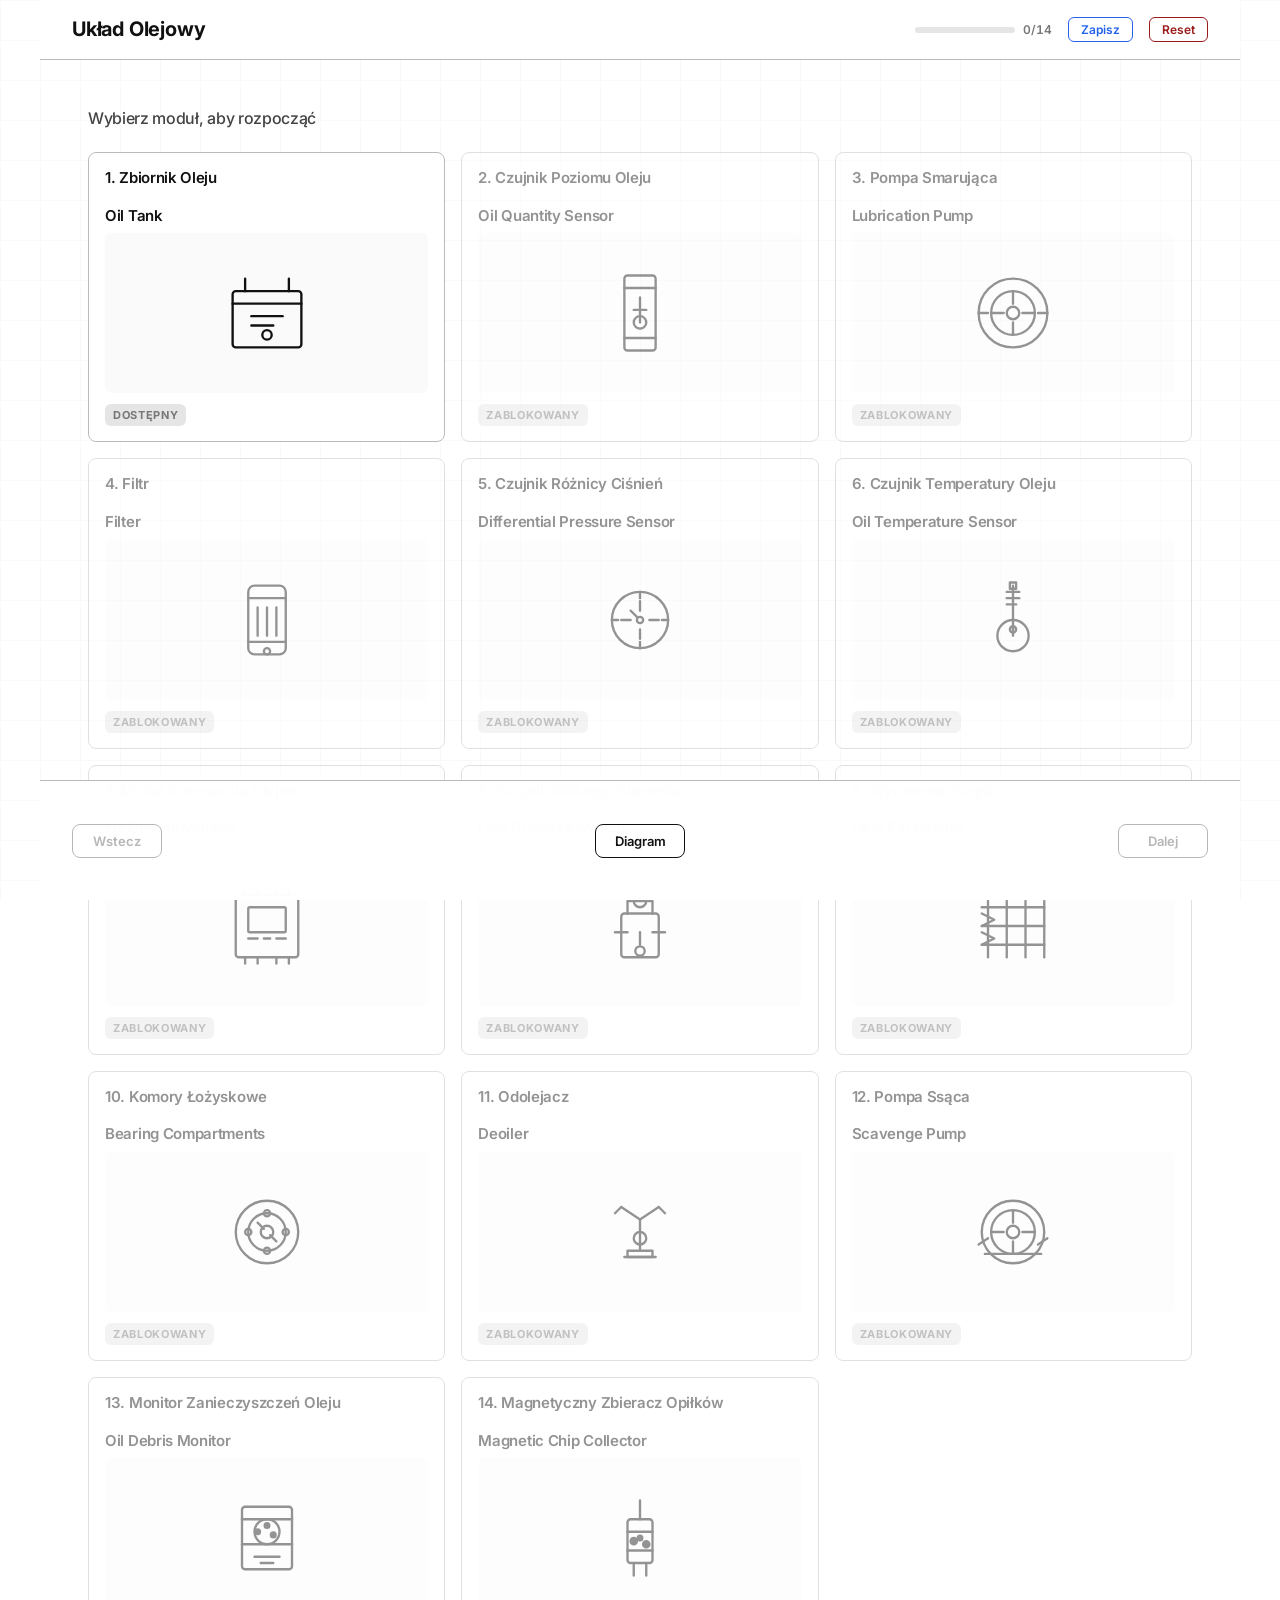
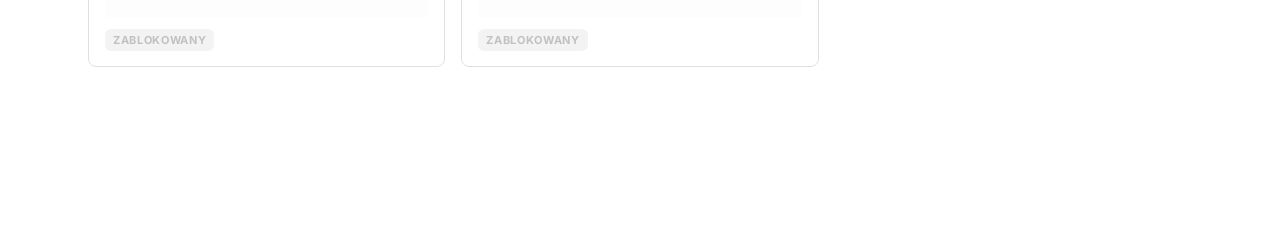
==== commit 54ada39e: "Add files via upload" ====
--- a/index.html
+++ b/index.html
@@ -100,15 +100,6 @@
         }
         .app-header__brand h1 { font-size: 1.0625rem; font-weight: 700; letter-spacing: -0.01em; white-space: nowrap; }
 
-        #header-nav {
-            display: flex;
-            align-items: center;
-            gap: var(--space-md);
-            
-            /* Wyśrodkowuje kontener względem wolnej przestrzeni */
-            margin: 0 auto; 
-        }
-
         .main-content {
             flex: 1; padding: var(--space-md);
             padding-bottom: calc(var(--footer-height) + var(--space-xl));
@@ -400,7 +391,12 @@
 <body>
     <div id="app">
         <header class="app-header">
-            <div id="header-nav" style="display: flex; align-items: center; gap: var(--space-md);"></div>
+            <div class="app-header__brand"><h1>Układ Olejowy</h1></div>
+            <div style="display: flex; align-items: center; gap: var(--space-md);">
+                <div id="progress-container"></div>
+                <button class="save-button" id="btn-save" aria-label="Zapisz aktualny postęp">Zapisz</button>
+                <button class="reset-button" id="btn-reset" aria-label="Zresetuj postęp i zacznij od początku">Reset</button>
+            </div>
         </header>
         <main id="main-content" class="main-content"></main>
         <footer id="navigation-footer" class="navigation-footer" role="contentinfo"></footer>
@@ -1307,7 +1303,7 @@
                 }
 
                 this.updateProgressBar();
-                this.renderHeader();
+                this.renderFooter();
                 this.navigateTo(this.state.view, this.state.currentModuleId, true);
                 this.attachGlobalEvents();
             }
@@ -1358,31 +1354,18 @@
                 if (container) container.innerHTML = renderProgressBar();
             }
 
-            renderHeader() {
-                const headerNav = document.getElementById('header-nav');
+            renderFooter() {
                 const footer = document.getElementById('navigation-footer');
-
-                // Opcjonalnie: czyścimy footer, jeśli przyciski były tam wcześniej renderowane
-                if (footer) footer.innerHTML = ''; 
-
-                if (!headerNav) return;
-
                 if (this.state.view === 'modules') {
-                    headerNav.innerHTML = renderNavigationFooter({ 
-                        prev: { label: 'Wstecz', disabled: true }, 
-                        center: { label: 'Diagram', primary: false }, 
-                        next: { label: 'Dalej', disabled: true } 
-                    });
+                    footer.innerHTML = renderNavigationFooter({ prev: { label: 'Wstecz', disabled: true }, center: { label: 'Diagram', primary: false }, next: { label: 'Dalej', disabled: true } });
                     document.getElementById('nav-center')?.addEventListener('click', () => this.navigateTo('diagram'));
-
                 } else if (this.state.view === 'learning') {
                     const moduleIndex = courseData.modules.findIndex(m => m.id === this.state.currentModuleId);
-                    headerNav.innerHTML = renderNavigationFooter({
+                    footer.innerHTML = renderNavigationFooter({
                         prev: { label: 'Moduły', disabled: false },
                         center: { label: 'Diagram', primary: false },
                         next: { label: 'Dalej', disabled: moduleIndex >= courseData.modules.length - 1 }
                     });
-                    
                     document.getElementById('nav-prev')?.addEventListener('click', () => this.navigateTo('modules'));
                     document.getElementById('nav-center')?.addEventListener('click', () => this.navigateTo('diagram'));
                     document.getElementById('nav-next')?.addEventListener('click', () => {
@@ -1393,28 +1376,15 @@
                             else showToast('Najpierw ukończ bieżący moduł.', 'info', 2000);
                         }
                     });
-
                 } else if (this.state.view === 'diagram') {
-                    headerNav.innerHTML = renderNavigationFooter({ 
-                        prev: { label: 'Wstecz', disabled: false }, 
-                        next: { label: 'Dalej', disabled: true } 
-                    });
+                    footer.innerHTML = renderNavigationFooter({ prev: { label: 'Wstecz', disabled: false }, next: { label: 'Dalej', disabled: true } });
                     document.getElementById('nav-prev')?.addEventListener('click', () => this.navigateTo('modules'));
-
                 } else if (this.state.view === 'completion') {
-                    headerNav.innerHTML = renderNavigationFooter({ 
-                        prev: { label: 'Moduły', disabled: false }, 
-                        center: { label: 'Diagram', primary: false }, 
-                        next: { label: 'Dalej', disabled: true } 
-                    });
+                    footer.innerHTML = renderNavigationFooter({ prev: { label: 'Moduły', disabled: false }, center: { label: 'Diagram', primary: false }, next: { label: 'Dalej', disabled: true } });
                     document.getElementById('nav-prev')?.addEventListener('click', () => this.navigateTo('modules'));
                     document.getElementById('nav-center')?.addEventListener('click', () => this.navigateTo('diagram'));
-
                 } else if (this.state.view === 'final-quiz') {
-                    headerNav.innerHTML = renderNavigationFooter({ 
-                        prev: { label: '← Zakończ quiz', disabled: false }, 
-                        next: { label: 'Dalej', disabled: true } 
-                    });
+                    footer.innerHTML = renderNavigationFooter({ prev: { label: '← Zakończ quiz', disabled: false }, next: { label: 'Dalej', disabled: true } });
                     document.getElementById('nav-prev')?.addEventListener('click', () => this.navigateTo('completion'));
                 }
             }
@@ -1433,7 +1403,7 @@
                     default: this.renderModulesView(main);
                 }
                 this.updateProgressBar();
-                this.renderHeader();
+                this.renderFooter();
                 if (!skipPersist) this.persist();
                 window.scrollTo({ top: 0, behavior: 'smooth' });
             }
@@ -1479,7 +1449,7 @@
                 this.state.view = 'learning';
                 this.state.currentModuleId = moduleId;
                 this.persist();
-                this.renderHeader();
+                this.renderFooter();
                 const module = courseData.modules.find(m => m.id === moduleId);
                 if (!module.unlocked) { showToast('Moduł jest zablokowany.', 'error', 2000); this.navigateTo('modules'); return; }
 
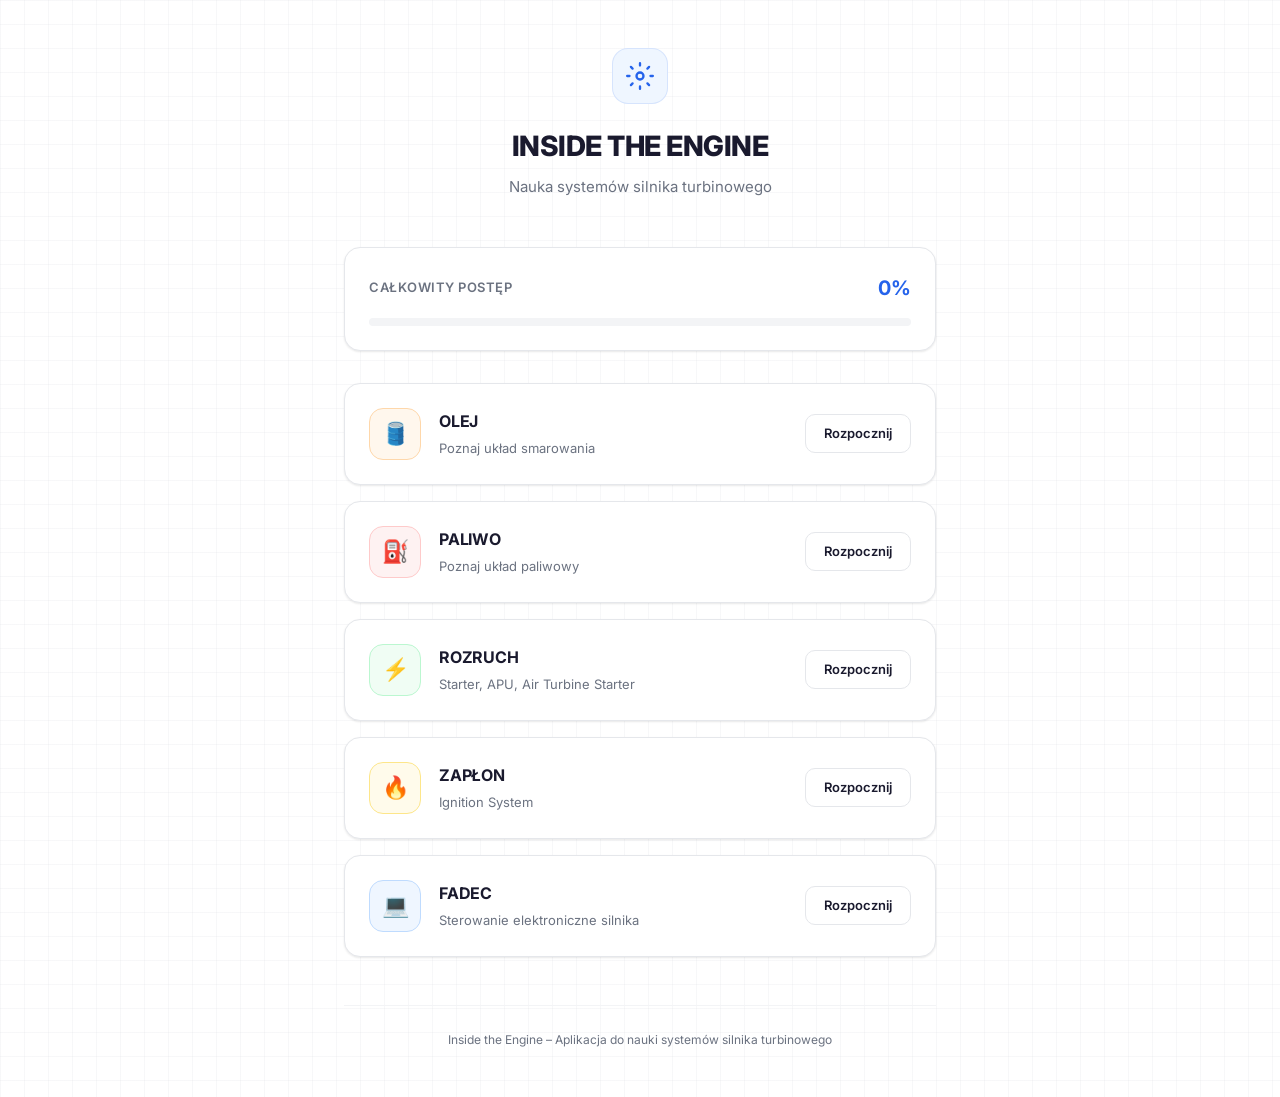
==== commit 1c97cd05: "Add files via upload" ====
--- a/index.html
+++ b/index.html
@@ -3,1500 +3,448 @@
 <head>
     <meta charset="UTF-8">
     <meta name="viewport" content="width=device-width, initial-scale=1.0">
-    <title>Układ Olejowy</title>
+    <title>Inside the Engine – Nauka systemów silnika turbinowego</title>
     <link rel="preconnect" href="https://fonts.googleapis.com">
     <link rel="preconnect" href="https://fonts.gstatic.com" crossorigin>
-    <link href="https://fonts.googleapis.com/css2?family=Inter:wght@400;500;600;700&display=swap" rel="stylesheet">
+    <link href="https://fonts.googleapis.com/css2?family=Inter:wght@300;400;500;600;700;800&display=swap" rel="stylesheet">
     <style>
+        * {
+            margin: 0;
+            padding: 0;
+            box-sizing: border-box;
+        }
+
         :root {
-            --font-family: 'Inter', -apple-system, BlinkMacSystemFont, 'Segoe UI', sans-serif;
-            --color-bg: #ffffff;
-            --color-surface: #fafafa;
-            --color-text: #111111;
-            --color-text-secondary: #444444;
-            --color-text-muted: #777777;
-            --color-border: #bbbbbb;
-            --color-border-light: #e5e5e5;
-            --color-accent: #2563EB;
-            --color-accent-light: #eff6ff;
-            --radius-sm: 6px;
-            --radius-md: 8px;
-            --radius-lg: 10px;
-            --transition-fast: 150ms ease-out;
-            --transition-base: 200ms ease-out;
-            --transition-slow: 250ms ease-out;
-            --space-xs: 0.25rem;
-            --space-sm: 0.5rem;
-            --space-md: 1rem;
-            --space-lg: 1.5rem;
-            --space-xl: 2rem;
-            --space-2xl: 3rem;
-            --header-height: 60px;
-            --footer-height: 120px;
-            --max-width: 1200px;
-        }
-
-        *, *::before, *::after { margin: 0; padding: 0; box-sizing: border-box; }
-        html { font-size: 16px; -webkit-font-smoothing: antialiased; -moz-osx-font-smoothing: grayscale; }
+            --bg: #ffffff;
+            --text: #1a1a2e;
+            --text-secondary: #6b7280;
+            --accent: #2563eb;
+            --accent-light: #eff6ff;
+            --border: #e5e7eb;
+            --border-light: #f3f4f6;
+            --success: #10b981;
+            --success-bg: #ecfdf5;
+            --card-bg: #ffffff;
+            --shadow: 0 1px 3px rgba(0,0,0,0.04), 0 1px 2px rgba(0,0,0,0.06);
+            --shadow-hover: 0 4px 12px rgba(0,0,0,0.08), 0 2px 4px rgba(0,0,0,0.04);
+        }
+
         body {
-            font-family: var(--font-family);
-            background-color: var(--color-bg);
-            color: var(--color-text);
-            line-height: 1.5;
+            font-family: 'Inter', -apple-system, BlinkMacSystemFont, sans-serif;
+            background: var(--bg);
+            color: var(--text);
             min-height: 100vh;
-            overflow-x: hidden;
-        }
-
-        body::before {
-            content: '';
-            position: fixed;
-            inset: 0;
-            background-image: 
-                linear-gradient(var(--color-border-light) 1px, transparent 1px),
-                linear-gradient(90deg, var(--color-border-light) 1px, transparent 1px);
-            background-size: 40px 40px;
-            opacity: 0.25;
-            pointer-events: none;
-            z-index: 0;
-        }
-
-        #app {
-            position: relative;
-            z-index: 1;
-            max-width: var(--max-width);
+            background-image:
+                linear-gradient(rgba(229, 231, 235, 0.3) 1px, transparent 1px),
+                linear-gradient(90deg, rgba(229, 231, 235, 0.3) 1px, transparent 1px);
+            background-size: 24px 24px;
+            line-height: 1.6;
+        }
+
+        .container {
+            max-width: 640px;
             margin: 0 auto;
-            min-height: 100vh;
+            padding: 48px 24px;
+        }
+
+        /* === HEADER === */
+        .header {
+            text-align: center;
+            margin-bottom: 48px;
+        }
+
+        .logo-icon {
+            width: 56px;
+            height: 56px;
+            margin: 0 auto 20px;
+            background: var(--accent-light);
+            border-radius: 16px;
+            display: flex;
+            align-items: center;
+            justify-content: center;
+            border: 1px solid rgba(37, 99, 235, 0.12);
+        }
+
+        .logo-icon svg {
+            width: 28px;
+            height: 28px;
+            color: var(--accent);
+        }
+
+        .header h1 {
+            font-size: 28px;
+            font-weight: 800;
+            letter-spacing: -0.5px;
+            margin-bottom: 6px;
+            color: var(--text);
+        }
+
+        .header .subtitle {
+            font-size: 15px;
+            color: var(--text-secondary);
+            font-weight: 400;
+        }
+
+        /* === GLOBAL PROGRESS === */
+        .global-progress {
+            background: var(--card-bg);
+            border: 1px solid var(--border);
+            border-radius: 16px;
+            padding: 24px;
+            margin-bottom: 32px;
+            box-shadow: var(--shadow);
+            transition: box-shadow 0.2s ease;
+        }
+
+        .global-progress:hover {
+            box-shadow: var(--shadow-hover);
+        }
+
+        .global-progress-header {
+            display: flex;
+            justify-content: space-between;
+            align-items: center;
+            margin-bottom: 14px;
+        }
+
+        .global-progress-label {
+            font-size: 13px;
+            font-weight: 600;
+            text-transform: uppercase;
+            letter-spacing: 0.5px;
+            color: var(--text-secondary);
+        }
+
+        .global-progress-value {
+            font-size: 20px;
+            font-weight: 700;
+            color: var(--accent);
+        }
+
+        .progress-bar {
+            width: 100%;
+            height: 8px;
+            background: var(--border-light);
+            border-radius: 99px;
+            overflow: hidden;
+        }
+
+        .progress-bar-fill {
+            height: 100%;
+            background: var(--accent);
+            border-radius: 99px;
+            transition: width 0.6s cubic-bezier(0.4, 0, 0.2, 1);
+        }
+
+        /* === COURSE CARDS === */
+        .courses-list {
             display: flex;
             flex-direction: column;
-        }
-
-        h1, h2, h3 { font-weight: 600; line-height: 1.25; letter-spacing: -0.02em; }
-        h1 { font-size: 1.375rem; }
-        h2 { font-size: 1.125rem; }
-        h3 { font-size: 1rem; }
-        p { color: var(--color-text-secondary); }
-        img { max-width: 100%; height: auto; display: block; }
-        button { font-family: inherit; cursor: pointer; border: none; background: none; color: inherit; font-size: 1rem; }
-
-        :focus-visible {
-            outline: 2.5px solid var(--color-accent);
-            outline-offset: 2px;
-            border-radius: var(--radius-sm);
-        }
-
-        .sr-only {
-            position: absolute; width: 1px; height: 1px; padding: 0; margin: -1px;
-            overflow: hidden; clip: rect(0, 0, 0, 0); white-space: nowrap; border-width: 0;
-        }
-
-        /* Layout */
-        .app-header {
-            position: sticky; top: 0; z-index: 100;
-            background: rgba(255, 255, 255, 0.96);
-            border-bottom: 1.5px solid var(--color-border);
-            padding: var(--space-sm) var(--space-md);
-            display: flex; align-items: center; justify-content: space-between;
-            height: var(--header-height); gap: var(--space-md);
-        }
-        .app-header__brand h1 { font-size: 1.0625rem; font-weight: 700; letter-spacing: -0.01em; white-space: nowrap; }
-
-        .main-content {
-            flex: 1; padding: var(--space-md);
-            padding-bottom: calc(var(--footer-height) + var(--space-xl));
-        }
-
-        .navigation-footer {
-            position: fixed; bottom: 0; left: 0; right: 0;
-            background: rgba(255, 255, 255, 0.98);
-            border-top: 1.5px solid var(--color-border);
-            padding: var(--space-sm) var(--space-md);
-            display: flex; justify-content: space-between; align-items: center;
-            height: var(--footer-height); z-index: 100;
-            max-width: var(--max-width); margin: 0 auto;
-        }
-
-        /* Save button */
-        .save-button {
-            font-size: 0.75rem;
+            gap: 16px;
+        }
+
+        .course-card {
+            background: var(--card-bg);
+            border: 1px solid var(--border);
+            border-radius: 16px;
+            padding: 24px;
+            display: flex;
+            align-items: center;
+            gap: 18px;
+            text-decoration: none;
+            color: inherit;
+            box-shadow: var(--shadow);
+            transition: all 0.2s ease;
+            cursor: pointer;
+        }
+
+        .course-card:hover {
+            box-shadow: var(--shadow-hover);
+            border-color: var(--accent);
+            transform: translateY(-1px);
+        }
+
+        .course-card:active {
+            transform: translateY(0);
+        }
+
+        .course-icon {
+            width: 52px;
+            height: 52px;
+            border-radius: 14px;
+            display: flex;
+            align-items: center;
+            justify-content: center;
+            flex-shrink: 0;
+            font-size: 22px;
+        }
+
+        .course-icon.oil      { background: #fff7ed; border: 1px solid #fed7aa; }
+        .course-icon.fuel     { background: #fef2f2; border: 1px solid #fecaca; }
+        .course-icon.starting { background: #f0fdf4; border: 1px solid #bbf7d0; }
+        .course-icon.ignition { background: #fffbeb; border: 1px solid #fde68a; }
+        .course-icon.fadec    { background: #eff6ff; border: 1px solid #bfdbfe; }
+
+        .course-info {
+            flex: 1;
+            min-width: 0;
+        }
+
+        .course-name {
+            font-size: 16px;
+            font-weight: 700;
+            margin-bottom: 4px;
+            letter-spacing: -0.2px;
+        }
+
+        .course-desc {
+            font-size: 13px;
+            color: var(--text-secondary);
+            font-weight: 400;
+        }
+
+        .course-meta {
+            display: flex;
+            flex-direction: column;
+            align-items: flex-end;
+            gap: 8px;
+            flex-shrink: 0;
+        }
+
+        .course-progress {
+            font-size: 14px;
+            font-weight: 700;
+            color: var(--accent);
+        }
+
+        .course-progress.done {
+            color: var(--success);
+        }
+
+        .course-btn {
+            padding: 8px 18px;
+            border-radius: 10px;
+            font-size: 13px;
             font-weight: 600;
-            padding: 4px 12px;
-            border: 1.5px solid var(--color-accent);
-            color: var(--color-accent);
-            border-radius: var(--radius-sm);
-            background: transparent;
-            transition: all var(--transition-fast);
+            border: 1px solid var(--border);
+            background: var(--bg);
+            color: var(--text);
+            transition: all 0.2s ease;
             white-space: nowrap;
         }
-        .save-button:hover {
-            background: var(--color-accent);
+
+        .course-card:hover .course-btn {
+            background: var(--accent);
             color: #fff;
-        }
-        .save-button--saved {
-            border-color: #166534;
-            color: #166534;
-        }
-        .save-button--saved:hover {
-            background: #166534;
+            border-color: var(--accent);
+        }
+
+        .course-btn.primary {
+            background: var(--accent);
             color: #fff;
-        }
-
-        /* Reset button */
-        .reset-button {
-            font-size: 0.75rem;
-            font-weight: 600;
-            padding: 4px 12px;
-            border: 1.5px solid #991b1b;
-            color: #991b1b;
-            border-radius: var(--radius-sm);
-            background: transparent;
-            transition: all var(--transition-fast);
-            white-space: nowrap;
-        }
-        .reset-button:hover {
-            background: #991b1b;
+            border-color: var(--accent);
+        }
+
+        .checkmark {
+            width: 22px;
+            height: 22px;
+            background: var(--success);
+            border-radius: 50%;
+            display: flex;
+            align-items: center;
+            justify-content: center;
             color: #fff;
-        }
-
-        /* Components */
-        .progress-bar { display: flex; align-items: center; gap: var(--space-sm); flex-shrink: 0; }
-        .progress-bar__track {
-            width: 100px; height: 6px; background: var(--color-border-light);
-            border-radius: 3px; overflow: hidden;
-        }
-        .progress-bar__fill { height: 100%; background: var(--color-accent); border-radius: 3px; transition: width var(--transition-slow); }
-        .progress-bar__label { font-size: 0.75rem; color: var(--color-text-muted); font-weight: 600; font-variant-numeric: tabular-nums; }
-
-        .modules-grid { display: grid; gap: var(--space-md); }
-        .module-card {
-            border: 1.5px solid var(--color-border); border-radius: var(--radius-md);
-            padding: var(--space-md); background: var(--color-bg);
-            transition: border-color var(--transition-base), transform var(--transition-base);
-            cursor: pointer; position: relative;
-        }
-        .module-card:hover:not(.module-card--locked):not(.module-card--completed) {
-            border-color: var(--color-text); transform: translateY(-2px);
-        }
-        .module-card--locked { opacity: 0.45; cursor: not-allowed; }
-        .module-card--completed { border-color: var(--color-accent); }
-        .module-card__header { display: flex; align-items: center; justify-content: space-between; margin-bottom: var(--space-sm); gap: var(--space-sm); }
-        .module-card__title { font-size: 0.9375rem; font-weight: 600; }
-        .module-card__status {
-            font-size: 0.6875rem; font-weight: 700; padding: var(--space-xs) var(--space-sm);
-            border-radius: var(--radius-sm); text-transform: uppercase; letter-spacing: 0.06em; white-space: nowrap;
-        }
-        .module-card__status--completed { background: var(--color-accent-light); color: var(--color-accent); }
-        .module-card__status--locked { background: var(--color-border-light); color: var(--color-text-muted); }
-        
-        .component-icon {
-            width: 100%; height: 140px;
-            display: flex; align-items: center; justify-content: center;
-            margin-bottom: var(--space-sm);
-            border-radius: var(--radius-sm);
-            background: var(--color-surface);
-            color: var(--color-text);
-        }
-        .component-icon svg {
-            width: 80px; height: 80px;
-            stroke-width: 1.5;
-        }
-        
-        .module-card__description { font-size: 0.8125rem; color: var(--color-text-secondary); line-height: 1.45; display: -webkit-box; -webkit-line-clamp: 2; -webkit-box-orient: vertical; overflow: hidden; }
-
-        .question-card { max-width: 560px; margin: 0 auto; }
-        .question-card__counter {
-            font-size: 0.6875rem; color: var(--color-text-muted); text-transform: uppercase;
-            letter-spacing: 0.08em; margin-bottom: var(--space-sm); display: block; font-weight: 600;
-        }
-        .question-card__title { font-size: 1.0625rem; font-weight: 600; margin-bottom: var(--space-lg); line-height: 1.4; }
-
-        .answers-list { display: flex; flex-direction: column; gap: var(--space-sm); }
-        .answer-button {
-            width: 100%; text-align: left; padding: var(--space-md);
-            border: 1.5px solid var(--color-border); border-radius: var(--radius-md);
-            font-size: 0.9375rem; font-weight: 500; transition: all var(--transition-base);
-            display: flex; align-items: center; gap: var(--space-md); background: var(--color-bg); line-height: 1.35;
-        }
-        .answer-button:hover:not(:disabled) { border-color: var(--color-text); background: var(--color-surface); }
-        .answer-button--selected { border-color: var(--color-accent); background: var(--color-accent-light); }
-        .answer-button--correct { border-color: var(--color-accent); background: var(--color-accent-light); color: var(--color-accent); }
-        .answer-button--incorrect { border-color: #991b1b; background: #fef2f2; }
-        .answer-button:disabled { cursor: not-allowed; }
-        .answer-button__letter {
-            display: inline-flex; align-items: center; justify-content: center;
-            width: 30px; height: 30px; border: 1.5px solid currentColor;
-            border-radius: var(--radius-sm); font-size: 0.8125rem; font-weight: 700; flex-shrink: 0;
-        }
-
-        .explanation-card {
-            border: 1.5px solid var(--color-accent); border-radius: var(--radius-md);
-            padding: var(--space-lg); margin-top: var(--space-lg); background: var(--color-accent-light);
-            animation: fadeIn var(--transition-base);
-        }
-        .explanation-card__title { font-size: 0.875rem; font-weight: 700; color: var(--color-accent); margin-bottom: var(--space-sm); text-transform: uppercase; letter-spacing: 0.05em; }
-        .explanation-card__text { font-size: 0.9375rem; line-height: 1.6; color: var(--color-text); }
-
-        .sketch-image {
-            border: 1.5px solid var(--color-border); border-radius: var(--radius-md);
-            padding: var(--space-md); background: var(--color-surface); margin-bottom: var(--space-lg);
-            display: flex; align-items: center; justify-content: center;
-        }
-        .sketch-image .component-icon { margin: 0; background: transparent; height: 220px; }
-        .sketch-image .component-icon svg { width: 160px; height: 160px; }
-        .sketch-image__caption { text-align: center; font-size: 0.6875rem; color: var(--color-text-muted); margin-top: var(--space-sm); text-transform: uppercase; letter-spacing: 0.06em; font-weight: 500; }
-
-        .diagram-container { position: relative; width: 100%; max-width: 900px; margin: 0 auto; padding: var(--space-xl) var(--space-md); }
-        .diagram-nodes { position: relative; display: flex; flex-direction: column; align-items: center; gap: var(--space-xl); }
-        .diagram-node {
-            display: flex; flex-direction: column; align-items: center; gap: var(--space-sm);
-            padding: var(--space-md); border: 1.5px solid var(--color-border);
-            border-radius: var(--radius-md); background: var(--color-bg); min-width: 160px;
-            transition: all var(--transition-base); position: relative;
-        }
-        .diagram-node--active { border-color: var(--color-accent); box-shadow: 0 0 0 3px rgba(37, 99, 235, 0.08); }
-        .diagram-node--locked { opacity: 0.35; filter: grayscale(1); }
-        .diagram-node__number {
-            position: absolute; top: -10px; left: -10px;
-            width: 26px; height: 26px; background: var(--color-text);
-            color: var(--color-bg); border-radius: 50%;
-            display: flex; align-items: center; justify-content: center;
-            font-size: 0.75rem; font-weight: 700; border: 2px solid var(--color-bg);
-            z-index: 2;
-        }
-        .diagram-node__icon { width: 64px; height: 64px; color: var(--color-text); }
-        .diagram-node__icon svg { width: 100%; height: 100%; stroke-width: 1.5; }
-        .diagram-node__label { font-size: 0.8125rem; font-weight: 600; text-align: center; }
-
-        .nav-button {
-            padding: var(--space-sm) var(--space-md); border: 1.5px solid var(--color-text);
-            border-radius: var(--radius-md); font-size: 0.8125rem; font-weight: 600;
-            transition: all var(--transition-base); min-width: 90px; text-align: center; background: transparent;
-        }
-        .nav-button:hover:not(:disabled) { background: var(--color-text); color: var(--color-bg); }
-        .nav-button:disabled { opacity: 0.3; cursor: not-allowed; }
-        .nav-button--primary { background: var(--color-text); color: var(--color-bg); border-color: var(--color-text); }
-        .nav-button--primary:hover:not(:disabled) { background: var(--color-text-secondary); border-color: var(--color-text-secondary); }
-
-        .toast-container {
-            position: fixed; top: calc(var(--header-height) + var(--space-md)); right: var(--space-md);
-            z-index: 200; display: flex; flex-direction: column; gap: var(--space-sm); pointer-events: none;
-        }
-        .toast {
-            padding: var(--space-md) var(--space-lg); border-radius: var(--radius-md);
-            border: 1.5px solid var(--color-border); background: var(--color-bg);
-            font-size: 0.875rem; font-weight: 500; animation: toastIn var(--transition-base);
-            pointer-events: auto; max-width: 300px; line-height: 1.4;
-        }
-        .toast--error { border-color: #991b1b; background: #fef2f2; }
-        .toast--success { border-color: #166534; background: #f0fdf4; }
-        .toast--info { border-color: var(--color-accent); background: var(--color-accent-light); }
-
-        .completion-screen { text-align: center; padding: var(--space-2xl) var(--space-md); max-width: 560px; margin: 0 auto; }
-        .completion-screen__icon {
-            width: 72px; height: 72px; margin: 0 auto var(--space-lg);
-            border: 2.5px solid var(--color-accent); border-radius: 50%;
-            display: flex; align-items: center; justify-content: center;
-            font-size: 1.75rem; color: var(--color-accent); font-weight: 700;
-        }
-        .completion-screen__title { font-size: 1.375rem; margin-bottom: var(--space-md); }
-        .completion-screen__text { color: var(--color-text-secondary); margin-bottom: var(--space-xl); font-size: 0.9375rem; line-height: 1.55; }
-
-        .learning-stage { max-width: 600px; margin: 0 auto; }
-        .learning-stage__header { margin-bottom: var(--space-xl); }
-        .learning-stage__component-title { font-size: 1.125rem; font-weight: 700; margin-bottom: var(--space-xs); }
-        .learning-stage__component-subtitle { font-size: 0.75rem; color: var(--color-text-muted); text-transform: uppercase; letter-spacing: 0.08em; font-weight: 600; }
-        .learning-stage__image { width: 100%; max-height: 260px; object-fit: contain; margin-bottom: var(--space-lg); border: 1.5px solid var(--color-border); border-radius: var(--radius-md); padding: var(--space-md); background: var(--color-surface); }
-        .learning-stage__description { font-size: 0.9375rem; line-height: 1.65; color: var(--color-text); margin-bottom: var(--space-xl); padding: var(--space-lg); border-left: 3px solid var(--color-accent); background: var(--color-surface); border-radius: 0 var(--radius-md) var(--radius-md) 0; }
-
-        .spaced-retrieval-banner { background: var(--color-surface); border: 1.5px dashed var(--color-accent); border-radius: var(--radius-md); padding: var(--space-lg); margin-bottom: var(--space-xl); text-align: center; }
-        .spaced-retrieval-banner__label { font-size: 0.6875rem; font-weight: 700; color: var(--color-accent); text-transform: uppercase; letter-spacing: 0.1em; margin-bottom: var(--space-xs); }
-
-        /* Final Quiz */
-        .quiz-progress {
-            display: flex; align-items: center; gap: var(--space-sm);
-            margin-bottom: var(--space-lg);
-        }
-        .quiz-progress__dots {
-            display: flex; gap: var(--space-xs);
-        }
-        .quiz-progress__dot {
-            width: 8px; height: 8px; border-radius: 50%;
-            background: var(--color-border-light); border: 1px solid var(--color-border);
-            transition: all var(--transition-base);
-        }
-        .quiz-progress__dot--current { background: var(--color-accent); border-color: var(--color-accent); }
-        .quiz-progress__dot--correct { background: var(--color-accent); border-color: var(--color-accent); }
-        .quiz-progress__dot--incorrect { background: #991b1b; border-color: #991b1b; }
-
-        .quiz-summary {
-            max-width: 560px; margin: 0 auto; text-align: center;
-        }
-        .quiz-summary__score {
-            font-size: 3rem; font-weight: 700; color: var(--color-accent);
-            line-height: 1; margin-bottom: var(--space-sm);
-        }
-        .quiz-summary__label {
-            font-size: 0.875rem; color: var(--color-text-muted);
-            text-transform: uppercase; letter-spacing: 0.08em;
-            font-weight: 600; margin-bottom: var(--space-xl);
-        }
-        .quiz-summary__details {
-            text-align: left; border: 1.5px solid var(--color-border);
-            border-radius: var(--radius-md); padding: var(--space-lg);
-            margin-bottom: var(--space-xl);
-        }
-        .quiz-summary__item {
-            display: flex; align-items: flex-start; gap: var(--space-md);
-            padding: var(--space-sm) 0;
-            border-bottom: 1px solid var(--color-border-light);
-        }
-        .quiz-summary__item:last-child { border-bottom: none; }
-        .quiz-summary__marker {
-            width: 22px; height: 22px; border-radius: 50%;
-            display: flex; align-items: center; justify-content: center;
-            font-size: 0.75rem; font-weight: 700; flex-shrink: 0; margin-top: 2px;
-        }
-        .quiz-summary__marker--correct { background: var(--color-accent-light); color: var(--color-accent); }
-        .quiz-summary__marker--incorrect { background: #fef2f2; color: #991b1b; }
-        .quiz-summary__question { font-size: 0.875rem; font-weight: 500; line-height: 1.4; }
-        .quiz-summary__answer { font-size: 0.8125rem; color: var(--color-text-muted); margin-top: var(--space-xs); }
-
-        .text-center { text-align: center; }
-        .mt-lg { margin-top: var(--space-lg); }
-        .mb-lg { margin-bottom: var(--space-lg); }
-        .hidden { display: none !important; }
-
-        @keyframes toastIn { from { opacity: 0; transform: translateX(16px); } to { opacity: 1; transform: translateX(0); } }
-        @keyframes fadeIn { from { opacity: 0; transform: translateY(4px); } to { opacity: 1; transform: translateY(0); } }
-
-        @media (min-width: 768px) {
-            .main-content { padding: var(--space-xl); padding-bottom: calc(var(--footer-height) + var(--space-2xl)); }
-            .app-header { padding: var(--space-sm) var(--space-xl); }
-            .navigation-footer { padding: var(--space-sm) var(--space-xl); }
-            .modules-grid { grid-template-columns: repeat(2, 1fr); }
-            .sketch-image .component-icon { height: 280px; }
-            .sketch-image .component-icon svg { width: 200px; height: 200px; }
-            .component-icon { height: 160px; }
-            .component-icon svg { width: 100px; height: 100px; }
-        }
-
-        @media (min-width: 1024px) {
-            .main-content { padding: var(--space-2xl); padding-bottom: calc(var(--footer-height) + var(--space-2xl)); }
-            .app-header__brand h1 { font-size: 1.25rem; }
-            .modules-grid { grid-template-columns: repeat(3, 1fr); }
-            .diagram-nodes { display: grid; grid-template-columns: repeat(4, 1fr); gap: var(--space-xl); align-items: start; }
-            .diagram-nodes .diagram-node:nth-child(odd) { transform: translateY(var(--space-lg)); }
+            font-size: 12px;
+        }
+
+        /* === FOOTER === */
+        .footer {
+            text-align: center;
+            margin-top: 48px;
+            padding-top: 24px;
+            border-top: 1px solid var(--border-light);
+        }
+
+        .footer p {
+            font-size: 12px;
+            color: var(--text-secondary);
+        }
+
+        /* === RESPONSIVE === */
+        @media (max-width: 480px) {
+            .container {
+                padding: 24px 16px;
+            }
+            .header h1 {
+                font-size: 24px;
+            }
+            .course-card {
+                padding: 18px;
+                gap: 14px;
+            }
+            .course-icon {
+                width: 44px;
+                height: 44px;
+                font-size: 18px;
+            }
         }
     </style>
+<base target="_blank">
 </head>
 <body>
-    <div id="app">
-        <header class="app-header">
-            <div class="app-header__brand"><h1>Układ Olejowy</h1></div>
-            <div style="display: flex; align-items: center; gap: var(--space-md);">
-                <div id="progress-container"></div>
-                <button class="save-button" id="btn-save" aria-label="Zapisz aktualny postęp">Zapisz</button>
-                <button class="reset-button" id="btn-reset" aria-label="Zresetuj postęp i zacznij od początku">Reset</button>
+    <div class="container">
+        <!-- Header -->
+        <header class="header">
+            <div class="logo-icon">
+                <svg viewBox="0 0 24 24" fill="none" stroke="currentColor" stroke-width="2" stroke-linecap="round" stroke-linejoin="round">
+                    <circle cx="12" cy="12" r="3"/>
+                    <path d="M12 1v2M12 21v2M4.22 4.22l1.42 1.42M18.36 18.36l1.42 1.42M1 12h2M21 12h2M4.22 19.78l1.42-1.42M18.36 5.64l1.42-1.42"/>
+                </svg>
             </div>
+            <h1>INSIDE THE ENGINE</h1>
+            <p class="subtitle">Nauka systemów silnika turbinowego</p>
         </header>
-        <main id="main-content" class="main-content"></main>
-        <footer id="navigation-footer" class="navigation-footer" role="contentinfo"></footer>
-        <div id="toast-container" class="toast-container" aria-live="polite" aria-atomic="true"></div>
+
+        <!-- Global Progress -->
+        <div class="global-progress">
+            <div class="global-progress-header">
+                <span class="global-progress-label">Całkowity postęp</span>
+                <span class="global-progress-value" id="globalPercent">0%</span>
+            </div>
+            <div class="progress-bar">
+                <div class="progress-bar-fill" id="globalBar" style="width: 0%"></div>
+            </div>
+        </div>
+
+        <!-- Courses List -->
+        <div class="courses-list" id="coursesList">
+            <!-- Rendered by JS -->
+        </div>
+
+        <!-- Footer -->
+        <footer class="footer">
+            <p>Inside the Engine – Aplikacja do nauki systemów silnika turbinowego</p>
+        </footer>
     </div>
 
-    <script type="module">
-        const STORAGE_KEY = 'oilSystemTraining_state';
-
-        // ==================== IKONY SVG ====================
-        const ICONS = {
-            'oil-tank': `<svg viewBox="0 0 64 64" fill="none" stroke="currentColor" stroke-linecap="round" stroke-linejoin="round"><rect x="10" y="18" width="44" height="36" rx="2"/><path d="M10 26h44"/><path d="M18 10v8"/><path d="M46 10v8"/><path d="M22 34h20"/><path d="M22 40h14"/><circle cx="32" cy="46" r="3"/></svg>`,
-            'oil-quantity-sensor': `<svg viewBox="0 0 64 64" fill="none" stroke="currentColor" stroke-linecap="round" stroke-linejoin="round"><rect x="22" y="8" width="20" height="48" rx="2"/><path d="M22 16h20"/><path d="M22 48h20"/><circle cx="32" cy="38" r="4"/><path d="M32 38V22"/><path d="M28 30h8"/></svg>`,
-            'lsop': `<svg viewBox="0 0 64 64" fill="none" stroke="currentColor" stroke-linecap="round" stroke-linejoin="round"><circle cx="32" cy="32" r="22"/><circle cx="32" cy="32" r="14"/><path d="M32 18v8"/><path d="M32 38v8"/><path d="M18 32h8"/><path d="M38 32h8"/><circle cx="32" cy="32" r="4"/><path d="M10 32h6"/><path d="M48 32h6"/></svg>`,
-            'filter': `<svg viewBox="0 0 64 64" fill="none" stroke="currentColor" stroke-linecap="round" stroke-linejoin="round"><rect x="20" y="10" width="24" height="44" rx="4"/><path d="M20 18h24"/><path d="M20 46h24"/><line x1="26" y1="24" x2="26" y2="42"/><line x1="32" y1="24" x2="32" y2="42"/><line x1="38" y1="24" x2="38" y2="42"/><circle cx="32" cy="52" r="2"/></svg>`,
-            'diff-pressure-sensor': `<svg viewBox="0 0 64 64" fill="none" stroke="currentColor" stroke-linecap="round" stroke-linejoin="round"><circle cx="32" cy="32" r="18"/><circle cx="32" cy="32" r="2"/><path d="M32 20v6"/><path d="M32 38v6"/><path d="M20 32h6"/><path d="M38 32h6"/><path d="M26 26l4 4"/><path d="M14 32h4"/><path d="M46 32h4"/><path d="M32 14v4"/><path d="M32 46v4"/></svg>`,
-            'oil-temp-sensor': `<svg viewBox="0 0 64 64" fill="none" stroke="currentColor" stroke-linecap="round" stroke-linejoin="round"><path d="M32 10v28"/><circle cx="32" cy="42" r="10"/><path d="M28 14h8"/><path d="M28 18h8"/><path d="M28 22h6"/><path d="M32 42v-6"/><circle cx="32" cy="38" r="2"/><rect x="30" y="8" width="4" height="4"/></svg>`,
-            'oil-control-module': `<svg viewBox="0 0 64 64" fill="none" stroke="currentColor" stroke-linecap="round" stroke-linejoin="round"><rect x="12" y="12" width="40" height="40" rx="2"/><rect x="20" y="20" width="24" height="16" rx="1"/><path d="M20 40h6"/><path d="M30 40h4"/><path d="M38 40h6"/><path d="M18 52v4"/><path d="M26 52v4"/><path d="M38 52v4"/><path d="M46 52v4"/><path d="M18 8v4"/><path d="M26 8v4"/><path d="M38 8v4"/><path d="M46 8v4"/></svg>`,
-            'low-pressure-switch': `<svg viewBox="0 0 64 64" fill="none" stroke="currentColor" stroke-linecap="round" stroke-linejoin="round"><rect x="20" y="24" width="24" height="28" rx="2"/><path d="M24 24v-8h16v8"/><circle cx="32" cy="16" r="4"/><path d="M32 36v8"/><circle cx="32" cy="48" r="3"/><path d="M16 36h8"/><path d="M40 36h8"/></svg>`,
-            'heat-exchanger': `<svg viewBox="0 0 64 64" fill="none" stroke="currentColor" stroke-linecap="round" stroke-linejoin="round"><path d="M12 20h40"/><path d="M12 32h40"/><path d="M12 44h40"/><path d="M16 16v36"/><path d="M28 16v36"/><path d="M40 16v36"/><path d="M52 16v36"/><path d="M12 24l8 4-8 4"/><path d="M12 36l8 4-8 4"/></svg>`,
-            'bearing-compartments': `<svg viewBox="0 0 64 64" fill="none" stroke="currentColor" stroke-linecap="round" stroke-linejoin="round"><circle cx="32" cy="32" r="20"/><circle cx="32" cy="32" r="12"/><circle cx="32" cy="32" r="4"/><circle cx="32" cy="20" r="2"/><circle cx="32" cy="44" r="2"/><circle cx="20" cy="32" r="2"/><circle cx="44" cy="32" r="2"/><path d="M26 26l4 4"/><path d="M34 34l4 4"/></svg>`,
-            'deoiler': `<svg viewBox="0 0 64 64" fill="none" stroke="currentColor" stroke-linecap="round" stroke-linejoin="round"><path d="M20 16l12 8 12-8"/><path d="M32 24v20"/><path d="M22 48h20"/><path d="M24 44h16v4H24z"/><circle cx="32" cy="36" r="4"/><path d="M16 20l4-4"/><path d="M48 20l-4-4"/></svg>`,
-            'lsop-scavenge': `<svg viewBox="0 0 64 64" fill="none" stroke="currentColor" stroke-linecap="round" stroke-linejoin="round"><circle cx="32" cy="32" r="20"/><circle cx="32" cy="32" r="14"/><path d="M32 18v8"/><path d="M32 38v8"/><path d="M18 32h8"/><path d="M38 32h8"/><circle cx="32" cy="32" r="4"/><path d="M10 40l6-4"/><path d="M48 40l6-4"/><path d="M14 46h36"/></svg>`,
-            'oil-debris-monitor': `<svg viewBox="0 0 64 64" fill="none" stroke="currentColor" stroke-linecap="round" stroke-linejoin="round"><rect x="16" y="12" width="32" height="40" rx="2"/><circle cx="32" cy="28" r="8"/><path d="M24 44h16"/><path d="M28 48h8"/><circle cx="26" cy="28" r="1.5" fill="currentColor"/><circle cx="36" cy="30" r="1.5" fill="currentColor"/><circle cx="32" cy="24" r="1.5" fill="currentColor"/><path d="M16 20h32"/><path d="M16 36h32"/></svg>`,
-            'magnetic-chip-collector': `<svg viewBox="0 0 64 64" fill="none" stroke="currentColor" stroke-linecap="round" stroke-linejoin="round"><path d="M32 8v12"/><rect x="24" y="20" width="16" height="28" rx="2"/><path d="M24 28h16"/><path d="M24 40h16"/><circle cx="28" cy="34" r="2" fill="currentColor"/><circle cx="36" cy="36" r="2" fill="currentColor"/><circle cx="32" cy="32" r="1.5" fill="currentColor"/><path d="M28 48v8"/><path d="M36 48v8"/></svg>`
-        };
-
-        function getIcon(id, sizeClass = '') {
-            const svg = ICONS[id] || ICONS['oil-tank'];
-            return `<div class="component-icon ${sizeClass}">${svg}</div>`;
-        }
-
-        function getDiagramIcon(id) {
-            const svg = ICONS[id] || ICONS['oil-tank'];
-            return `<div class="diagram-node__icon">${svg}</div>`;
-        }
-
-        // ==================== DANE KURSU ====================
-        const courseData = {
-            modules: [
-                {
-                    id: "oil-tank", 
-                    title: "Zbiornik Oleju<br><br>Oil Tank", 
-                    description: "Przechowuje olej silnikowy i zapewnia rezerwuar dla układu smarowania. Utrzymuje właściwy poziom oleju i pozwala na jego rozszerzenie termiczne w trakcie pracy.",
-                    unlocked: true, 
-                    completed: false,
-                    quiz: {
-                        question: "Jaka jest podstawowa funkcja elementu Zbiornik Oleju (Oil Tank)?",
-                        options: [
-                            "Przechowuje olej silnikowy jako główny rezerwuar dla układu smarowania", 
-                            "Mierzy ciśnienie oleju przed wlotem do łożysk", 
-                            "Oddziela cząstki powietrza od oleju powracającego"
-                        ],
-                        answer: 0,
-                        explanation: "Zbiornik Oleju (Oil Tank) pełni rolę głównego rezerwuaru, gromadząc olej silnikowy niezbędny do ciągłego zasilania układu smarowania."
-                    }
-                },
-                {
-                    id: "oil-quantity-sensor", 
-                    title: "Czujnik Poziomu Oleju<br><br>Oil Quantity Sensor",
-                    description: "Monitoruje poziom oleju w zbiorniku i przesyła dane do wskaźników w kokpicie. Alarmuje załogę, gdy ilość oleju spadnie poniżej bezpiecznych progów.",
-                    unlocked: false, 
-                    completed: false,
-                    quiz: {
-                        question: "Za co odpowiada Czujnik Poziomu Oleju (Oil Quantity Sensor)?",
-                        options: [
-                            "Monitoruje poziom oleju w Zbiorniku Oleju (Oil Tank)", 
-                            "Mierzy różnicę ciśnień na elemencie filtrującym", 
-                            "Wykrywa metaliczne cząstki w oleju ssawnym"
-                        ],
-                        answer: 0,
-                        explanation: "Czujnik Poziomu Oleju (Oil Quantity Sensor) ciągle mierzy ilość oleju pozostałą w zbiorniku i przesyła te dane do kabiny pilotów."
-                    }
-                },
-                {
-                    id: "lsop", 
-                    title: "Pompa Smarująca<br><br>Lubrication Pump",
-                    description: "Pompa niskiego ciśnienia. Pobiera olej ze zbiornika i zapewnia wstępne ciśnienie do rozprowadzenia w układzie smarowania.",
-                    unlocked: false, 
-                    completed: false,
-                    quiz: {
-                        question: "Jaka jest główna rola elementu Pompa Smarująca (Lubrication Pump / LSOP)?",
-                        options: [
-                            "Pobiera olej ze Zbiornika Oleju (Oil Tank) i nadaje mu ciśnienie zasilające", 
-                            "Wysysa olej z Komór Łożyskowych (Bearing Compartments)", 
-                            "Chłodzi gorący olej powracający z silnika"
-                        ],
-                        answer: 0,
-                        explanation: "Pompa Smarująca (Lubrication Pump / LSOP) odpowiada za tłoczenie oleju ze zbiornika do dalszych elementów gałęzi ciśnieniowej."
-                    }
-                },
-                {
-                    id: "filter", 
-                    title: "Filtr<br><br>Filter",
-                    description: "Usuwa zanieczyszczenia i osady z oleju zanim dotrze do wrażliwych łożysk i elementów silnika. Kluczowy dla długowieczności układu.",
-                    unlocked: false, 
-                    completed: false,
-                    quiz: {
-                        question: "Co jest głównym zadaniem elementu Filtr (Filter) w układzie olejowym?",
-                        options: [
-                            "Wyłapywanie zanieczyszczeń stałych z oleju przed trafieniem do łożysk", 
-                            "Utrzymywanie stałej temperatury pracy układu", 
-                            "Pomiar masowego przepływu oleju"
-                        ],
-                        answer: 0,
-                        explanation: "Filtr (Filter) usuwa osady i cząstki stałe z cieczy smarującej, chroniąc Komory Łożyskowe (Bearing Compartments) przed uszkodzeniem."
-                    }
-                },
-                {
-                    id: "diff-pressure-sensor", 
-                    title: "Czujnik Różnicy Ciśnień<br><br>Differential Pressure Sensor",
-                    description: "Mierzy spadek ciśnienia na filtrze oleju. Wskazuje zablokowanie filtra, gdy różnica ciśnień przekracza normy eksploatacyjne.",
-                    unlocked: false, 
-                    completed: false,
-                    quiz: {
-                        question: "Co sygnalizuje Czujnik Różnicy Ciśnień (Differential Pressure Sensor)?",
-                        options: [
-                            "Stan drożności i stopień zablokowania elementu Filtr (Filter)", 
-                            "Wysoki poziom oleju w Zbiorniku Oleju (Oil Tank)", 
-                            "Prędkość obrotową wirnika pompy"
-                        ],
-                        answer: 0,
-                        explanation: "Czujnik Różnicy Ciśnień (Differential Pressure Sensor) mierzy spadek ciśnienia na Filtrze (Filter) – spadek ten rośnie w miarę zapychania się wkładu."
-                    }
-                },
-                {
-                    id: "oil-temp-sensor", 
-                    title: "Czujnik Temperatury Oleju<br><br>Oil Temperature Sensor",
-                    description: "Detektor temperatury oparty na rezystancji. Mierzy temperaturę oleju. Dostarcza dane do monitorowania zdrowia układu i wydajności wymiennika ciepła.",
-                    unlocked: false, 
-                    completed: false,
-                    quiz: {
-                        question: "W jakim celu stosuje się Czujnik Temperatury Oleju (Oil Temperature Sensor)?",
-                        options: [
-                            "Do bieżącego pomiaru temperatury oleju i oceny wydajności chłodzenia", 
-                            "Do automatycznego odcinania dopływu oleju do silnika", 
-                            "Do pomiaru poziomu oleju w zbiorniku"
-                        ],
-                        answer: 0,
-                        explanation: "Czujnik Temperatury Oleju (Oil Temperature Sensor) przesyła odczyty termiczne do układu sterowania, pozwalając na kontrolę pracy Wymiennika Ciepła (Heat Exchanger)."
-                    }
-                },
-                {
-                    id: "oil-control-module", 
-                    title: "Moduł Sterowania Olejem<br><br>Oil Control Module",
-                    description: "Jednostka elektroniczna przetwarzająca dane z czujników i sterująca zaworami oraz wskaźnikami układu olejowego. Centralny punkt monitorowania i sterowania.",
-                    unlocked: false, 
-                    completed: false,
-                    quiz: {
-                        question: "Jaką funkcję pełni Moduł Sterowania Olejem (Oil Control Module)?",
-                        options: [
-                            "Przetwarza sygnały z czujników oraz zarządza pracą zaworów i wskaźników", 
-                            "Fizycznie odseparowuje olej od pęcherzyków powietrza", 
-                            "Gromadzi żelazne opiłki wyłapane z oleju"
-                        ],
-                        answer: 0,
-                        explanation: "Moduł Sterowania Olejem (Oil Control Module) działa jako elektroniczna jednostka centralna analizująca parametry pracy i zarządzająca układem."
-                    }
-                },
-                {
-                    id: "low-pressure-switch", 
-                    title: "Czujnik Niskiego Ciśnienia<br><br>Low Pressure Switch",
-                    description: "Urządzenie bezpieczeństwa uruchamiające alarm, gdy ciśnienie oleju spadnie poniżej ustalonego bezpiecznego progu. Krytyczne dla ochrony silnika.",
-                    unlocked: false, 
-                    completed: false,
-                    quiz: {
-                        question: "Kiedy aktywuje się Czujnik Niskiego Ciśnienia (Low Pressure Switch)?",
-                        options: [
-                            "Gdy ciśnienie oleju w magistrali zasilającej spadnie poniżej bezpiecznego limitu", 
-                            "Gdy temperatura oleju przekroczy dopuszczalne wartości", 
-                            "Gdy Odolejacz (Deoiler) ulegnie przepełnieniu"
-                        ],
-                        answer: 0,
-                        explanation: "Czujnik Niskiego Ciśnienia (Low Pressure Switch) wyzwala ostrzeżenie dla załogi w sytuacji niebezpiecznego spadku ciśnienia smarowania."
-                    }
-                },
-                {
-                    id: "heat-exchanger", 
-                    title: "Wymiennik Ciepła<br><br>Heat Exchanger",
-                    description: "Chłodzi gorący olej powracający z komór łożyskowych silnika, używając paliwa lub powietrza jako medium chłodzącego. Utrzymuje optymalną lepkość oleju.",
-                    unlocked: false, 
-                    completed: false,
-                    quiz: {
-                        question: "Czym zajmuje się Wymiennik Ciepła (Heat Exchanger) w systemie olejowym?",
-                        options: [
-                            "Obniża temperaturę oleju, przekazując ciepło do paliwa lub powietrza", 
-                            "Filtruje mikroskopijne opiłki metali", 
-                            "Zwiększa ciśnienie oleju przed wtryskiem do łożysk"
-                        ],
-                        answer: 0,
-                        explanation: "Wymiennik Ciepła (Heat Exchanger) schładza gorący olej zebrany z silnika, zabezpieczając go przed przegrzaniem i utratą właściwości smarnych."
-                    }
-                },
-                {
-                    id: "bearing-compartments", 
-                    title: "Komory Łożyskowe<br><br>Bearing Compartments",
-                    description: "Mieszczą łożyska silnika wymagające ciągłego smarowania. Olej jest kierowany tutaj w celu zmniejszenia tarcia i odprowadzenia ciepła z zestawów wirujących.",
-                    unlocked: false, 
-                    completed: false,
-                    quiz: {
-                        question: "Dlaczego olej jest kierowany do elementu Komory Łożyskowe (Bearing Compartments)?",
-                        options: [
-                            "Aby tworzyć film smarujący i odprowadzać ciepło z pracujących łożysk silnika", 
-                            "Aby przechowywać zapas oleju na czas manewrów", 
-                            "Aby dokonać pomiaru jego gęstości"
-                        ],
-                        answer: 0,
-                        explanation: "Komory Łożyskowe (Bearing Compartments) osłaniają główne łożyska, które wymagają stałego natrysku oleju do redukcji tarcia i chłodzenia."
-                    }
-                },
-                {
-                    id: "deoiler", 
-                    title: "Odolejacz<br><br>Deoiler",
-                    description: "Separuje olej od powietrza w układzie odpowietrzającym komory łożyskowej. Zapobiega stratom oleju i zapewnia prawidłowy przepływ ssawny.",
-                    unlocked: false, 
-                    completed: false,
-                    quiz: {
-                        question: "Jaka jest rola elementu Odolejacz (Deoiler)?",
-                        options: [
-                            "Oddzielenie cząstek oleju od powietrza w instalacji odpowietrzającej", 
-                            "Podgrzewanie oleju podczas zimnego startu", 
-                            "Sygnalizowanie spadku ciśnienia w magistrali"
-                        ],
-                        answer: 0,
-                        explanation: "Odolejacz (Deoiler) odzyskuje rozproszoną mgłę olejową z powietrza odpowietrzającego Komory Łożyskowe (Bearing Compartments), minimalizując ubytki oleju."
-                    }
-                },
-                {
-                    id: "lsop-scavenge", 
-                    title: "Pompa Ssąca<br><br>Scavenge Pump",
-                    description: "Pompa ssawna zwracająca olej z komór łożyskowych z powrotem do zbiornika oleju. Uzupełnia cykl cyrkulacji oleju.",
-                    unlocked: false, 
-                    completed: false,
-                    quiz: {
-                        question: "Za co odpowiada Pompa Ssąca (Scavenge Pump)?",
-                        options: [
-                            "Odsysa zużyty olej z Komór Łożyskowych (Bearing Compartments) i kieruje go w stronę zbiornika", 
-                            "Dostarcza czysty olej ze Zbiornika Oleju (Oil Tank) do Filtra (Filter)", 
-                            "Odpowiada za pomiar kwasowości oleju"
-                        ],
-                        answer: 0,
-                        explanation: "Pompa Ssąca (Scavenge Pump / LSOP Scavenge) odsysa gorący olej z komór łożyskowych i wymusza jego powrót do Zbiornika Oleju (Oil Tank)."
-                    }
-                },
-                {
-                    id: "oil-debris-monitor", 
-                    title: "Monitor Zanieczyszczeń Oleju<br><br>Oil Debris Monitor",
-                    description: "Wykrywa metaliczne cząstki w oleju ssawnym. Daje wczesne ostrzeżenie o zużyciu łożysk lub przekładni oraz potencjalnym uszkodzeniu silnika.",
-                    unlocked: false, 
-                    completed: false,
-                    quiz: {
-                        question: "Co weryfikuje Monitor Zanieczyszczeń Oleju (Oil Debris Monitor)?",
-                        options: [
-                            "Obecność metalicznych drobin i cząstek zużycia w strumieniu oleju powrotnego", 
-                            "Spadek ciśnienia na wkładzie filtrującym", 
-                            "Ilość przepompowanego oleju na godzinę"
-                        ],
-                        answer: 0,
-                        explanation: "Monitor Zanieczyszczeń Oleju (Oil Debris Monitor) wykrywa obecność cząstek metalu, co pozwala wcześnie zdiagnozować zużywanie się łożysk lub kół zębatych."
-                    }
-                },
-                {
-                    id: "magnetic-chip-collector", 
-                    title: "Magnetyczny Zbieracz Opiłków<br><br>Magnetic Chip Collector",
-                    description: "Wtyk magnetyczny przyciągający i zatrzymujący zanieczyszczenia żelazne z oleju. Sprawdzany podczas konserwacji w celu oceny stanu silnika.",
-                    unlocked: false, 
-                    completed: false,
-                    quiz: {
-                        question: "Jaka jest funkcja elementu Magnetyczny Zbieracz Opiłków (Magnetic Chip Collector)?",
-                        options: [
-                            "Chwytanie i przyciąganie ferromagnetycznych opiłków z powracającego oleju", 
-                            "Pomiar poziomu oleju w Zbiorniku Oleju (Oil Tank)", 
-                            "Utrzymywanie stałej temperatury w Komorach Łożyskowych"
-                        ],
-                        answer: 0,
-                        explanation: "Magnetyczny Zbieracz Opiłków (Magnetic Chip Collector) wyłapuje cząstki żelazne na silnym magnesie, umożliwiając ich inspekcję podczas prac serwisowych."
-                    }
-                }
-            ]
-        };
-
-        const diagramOrder = [
-            "oil-tank", "oil-quantity-sensor", "lsop", "filter", "diff-pressure-sensor",
-            "oil-temp-sensor", "oil-control-module", "low-pressure-switch", "heat-exchanger",
-            "bearing-compartments", "deoiler", "lsop-scavenge", "oil-debris-monitor", "magnetic-chip-collector"
-        ];
-
-        // ==================== QUIZ KOŃCOWY ====================
-        const finalQuizData = [
+    <script>
+        // === KONFIGURACJA KURSÓW ===
+        const courses = [
             {
-                question: "Jaka jest prawidłowa kolejność początkowych elementów w gałęzi ciśnieniowej układu olejowego?",
-                options: [
-                    "Zbiornik Oleju (Oil Tank) → Czujnik Poziomu Oleju (Oil Quantity Sensor) → Pompa Smarująca (Lubrication Pump)",
-                    "Zbiornik Oleju (Oil Tank) → Filtr (Filter) → Pompa Smarująca (Lubrication Pump)",
-                    "Pompa Smarująca (Lubrication Pump) → Wymiennik Ciepła (Heat Exchanger) → Zbiornik Oleju (Oil Tank)"
-                ],
-                answer: 0,
-                explanation: "Prawidłowy przepływ rozpoczyna się od magazynowania w Zbiorniku Oleju (Oil Tank), monitorowania ilości przez Czujnik Poziomu Oleju (Oil Quantity Sensor) oraz poboru cieczy przez Pompę Smarującą (Lubrication Pump)."
+                id: 'oil',
+                name: 'OLEJ',
+                desc: 'Poznaj układ smarowania',
+                icon: '🛢️',
+                iconClass: 'oil'
             },
             {
-                question: "Co jest bezpośrednim wskaźnikiem zablokowania wkładu w elemencie Filtr (Filter)?",
-                options: [
-                    "Sygnał wzrostu oporu przepływu przekazany przez Czujnik Różnicy Ciśnień (Differential Pressure Sensor)",
-                    "Nagły spadek odczytu na Czujniku Poziomu Oleju (Oil Quantity Sensor)",
-                    "Wzmocnienie sygnału w Monitorze Zanieczyszczeń Oleju (Oil Debris Monitor)"
-                ],
-                answer: 0,
-                explanation: "Nagromadzenie osadów w Filtrze (Filter) wywołuje spadek ciśnienia za nim, co rejestruje Czujnik Różnicy Ciśnień (Differential Pressure Sensor)."
+                id: 'fuel',
+                name: 'PALIWO',
+                desc: 'Poznaj układ paliwowy',
+                icon: '⛽',
+                iconClass: 'fuel'
             },
             {
-                question: "Dokąd trafia olej bezpośrednio po schłodzeniu w elemencie Wymiennik Ciepła (Heat Exchanger)?",
-                options: [
-                    "Do elementu Komory Łożyskowe (Bearing Compartments)",
-                    "Z powrotem do Zbiornika Oleju (Oil Tank)",
-                    "Do wejścia Pompy Ssącej (Scavenge Pump)"
-                ],
-                answer: 0,
-                explanation: "Po przejściu przez Wymiennik Ciepła (Heat Exchanger) schłodzony i przygotowany olej trafia wprost do Komór Łożyskowych (Bearing Compartments)."
+                id: 'starting',
+                name: 'ROZRUCH',
+                desc: 'Starter, APU, Air Turbine Starter',
+                icon: '⚡',
+                iconClass: 'starting'
             },
             {
-                question: "Jaką funkcję w obwodzie odmy / odpowietrzenia pełni Odolejacz (Deoiler)?",
-                options: [
-                    "Oddziela cząstki oleju od powietrza w instalacji odpowietrzającej komory łożyskowe",
-                    "Służy do automatycznego uzupełniania poziomu w Zbiorniku Oleju (Oil Tank)",
-                    "Podnosi ciśnienie robocze przed wlotem do Wymiennika Ciepła (Heat Exchanger)"
-                ],
-                answer: 0,
-                explanation: "Odolejacz (Deoiler) zapobiega wyrzucaniu oleju na zewnątrz, oddzielając mgłę olejową od wydalanego powietrza odpowietrzającego."
+                id: 'ignition',
+                name: 'ZAPŁON',
+                desc: 'Ignition System',
+                icon: '🔥',
+                iconClass: 'ignition'
             },
             {
-                question: "O czym świadczy obecność opiłków wykryta przez Monitor Zanieczyszczeń Oleju (Oil Debris Monitor)?",
-                options: [
-                    "O Postępującym zużyciu mechanicznym łożysk lub kół zębatych w silniku",
-                    "O spadku właściwości smarnych wywołanym wysoką temperaturą",
-                    "O uszkodzeniu membran w Czujniku Niskiego Ciśnienia (Low Pressure Switch)"
-                ],
-                answer: 0,
-                explanation: "Monitor Zanieczyszczeń Oleju (Oil Debris Monitor) reaguje na obecność drobin metalu w oleju powrotnym, ostrzegając przed degradacją elementów wirujących."
-            },
-            {
-                question: "Jakie urządzenia w gałęzi powrotnej odpowiadają za oczyszczanie i kontrolę oleju przed ponownym trafieniem do Zbiornika Oleju (Oil Tank)?",
-                options: [
-                    "Monitor Zanieczyszczeń Oleju (Oil Debris Monitor) oraz Magnetyczny Zbieracz Opiłków (Magnetic Chip Collector)",
-                    "Czujnik Poziomu Oleju (Oil Quantity Sensor) oraz Czujnik Niskiego Ciśnienia (Low Pressure Switch)",
-                    "Moduł Sterowania Olejem (Oil Control Module) oraz Pompa Smarująca (Lubrication Pump)"
-                ],
-                answer: 0,
-                explanation: "W linia ssawnej/powrotnej olej przepływa przez Monitor Zanieczyszczeń Oleju (Oil Debris Monitor) oraz Magnetyczny Zbieracz Opiłków (Magnetic Chip Collector), zanim ostatecznie powróci do Zbiornika Oleju (Oil Tank)."
-            },
-            {
-                question: "W jaki sposób Czujnik Temperatury Oleju (Oil Temperature Sensor) mierzy temperaturę magistrali?",
-                options: [
-                    "Wykorzystuje detektor rezystancyjny (RTD) reagujący zmianą oporu na temperaturę oleju",
-                    "Mierzy ciśnienie hydrostatyczne na dnie zbiornika",
-                    "Analizuje prędkość przepływu oleju przez zawory"
-                ],
-                answer: 0,
-                explanation: "Czujnik Temperatury Oleju (Oil Temperature Sensor) wykorzystuje element RTD, którego opór elektryczny zmienia się proporcjonalnie do temperatury oleju."
-            },
-            {
-                question: "Jaka jest rola elementu Moduł Sterowania Olejem (Oil Control Module)?",
-                options: [
-                    "Pobiera i przetwarza dane z czujników oraz steruje praca zaworów i wskaźników",
-                    "Przechowuje rezerwowy zapas oleju na wypadek wycieku ze Zbiornika Oleju (Oil Tank)",
-                    "Mechanicznie napędza Pompę Ssącą (Scavenge Pump)"
-                ],
-                answer: 0,
-                        explanation: "Moduł Sterowania Olejem (Oil Control Module) stanowi centrum zarządzania elektroniką układu, odbierając sygnały z czujników i kierując pracą elementów wykonawczych."
-            },
-            {
-                question: "Kiedy zadziała Czujnik Niskiego Ciśnienia (Low Pressure Switch)?",
-                options: [
-                    "Gdy ciśnienie w magistrali smarującej spadnie poniżej ustalonego progu bezpieczeństwa",
-                    "Gdy temperatura na Wymienniku Ciepła (Heat Exchanger) nadmiernie wzrośnie",
-                    "Gdy na elemencie Magnetyczny Zbieracz Opiłków (Magnetic Chip Collector) pojawią się metalowe opiłki"
-                ],
-                answer: 0,
-                explanation: "Czujnik Niskiego Ciśnienia (Low Pressure Switch) uruchamia ostrzeżenie w sytuacji, gdy ciśnienie oleju spada do poziomu zagrażającego prawidłowej pracy łożysk."
-            },
-            {
-                question: "Dlaczego doprowadzanie cieczy do elementu Komory Łożyskowe (Bearing Compartments) jest krytyczne dla pracy silnika?",
-                options: [
-                    "Utrzymuje film smarujący redukujący tarcie i zabiera ciepło z zespołów wirujących",
-                    "Zapobiega zamarzaniu paliwa w sąsiednich przewodach",
-                    "Służy wyłącznie do sterowania zmienną geometrią łopatek"
-                ],
-                answer: 0,
-                explanation: "Ciągły dopływ oleju do Komór Łożyskowych (Bearing Compartments) umożliwia smarowanie stykających się elementów oraz odprowadzenie ciepła generowanego przez obracające się wały."
+                id: 'fadec',
+                name: 'FADEC',
+                desc: 'Sterowanie elektroniczne silnika',
+                icon: '💻',
+                iconClass: 'fadec'
             }
         ];
-        // ==================== PERSISTENCE ====================
-        function saveState(state) {
-            try {
-                localStorage.setItem(STORAGE_KEY, JSON.stringify({
-                    modules: state.modules.map(m => ({ id: m.id, unlocked: m.unlocked, completed: m.completed })),
-                    view: state.view,
-                    currentModuleId: state.currentModuleId
-                }));
-            } catch (e) {
-                console.warn('Nie udało się zapisać stanu', e);
-            }
-        }
-
-        function loadState() {
-            try {
-                const raw = localStorage.getItem(STORAGE_KEY);
-                if (!raw) return null;
-                return JSON.parse(raw);
-            } catch (e) {
-                return null;
-            }
-        }
-
-        function clearState() {
-            localStorage.removeItem(STORAGE_KEY);
-        }
-
-        // ==================== UI HELPERS ====================
-        function renderProgressBar() {
-            const completed = courseData.modules.filter(m => m.completed).length;
-            const total = courseData.modules.length;
-            const pct = Math.round((completed / total) * 100);
-            return `
-                <div class="progress-bar" aria-label="Postęp kursu: ukończono ${completed} z ${total} modułów">
-                    <div class="progress-bar__track" role="progressbar" aria-valuenow="${completed}" aria-valuemin="0" aria-valuemax="${total}">
-                        <div class="progress-bar__fill" style="width: ${pct}%"></div>
-                    </div>
-                    <span class="progress-bar__label">${completed}/${total}</span>
-                </div>`;
-        }
-
-        function renderModuleCard(module, index) {
-            const statusClass = module.completed ? 'module-card--completed' : module.unlocked ? '' : 'module-card--locked';
-            const statusText = module.completed ? 'Ukończony' : module.unlocked ? 'Dostępny' : 'Zablokowany';
-            const statusClassName = module.completed ? 'module-card__status--completed' : 'module-card__status--locked';
-            return `
-                <article class="module-card ${statusClass}" data-module-id="${module.id}" role="button" tabindex="${module.unlocked ? '0' : '-1'}" aria-label="Moduł ${index + 1}: ${module.title}. Status: ${statusText}">
-                    <div class="module-card__header">
-                        <h3 class="module-card__title">${index + 1}. ${module.title}</h3>
-                    </div>
-                    ${getIcon(module.id)}
-                    <!-- <p class="module-card__description">${module.description}</p> -->
-                    <span class="module-card__status ${statusClassName}">${statusText}</span>
-                </article>`;
-        }
-
-        function renderQuestionCard(question, options, stageLabel = '') {
-            const letters = ['A', 'B', 'C'];
-            return `
-                <div class="question-card">
-                    ${stageLabel ? `<span class="question-card__counter">${stageLabel}</span>` : ''}
-                    <h2 class="question-card__title">${question}</h2>
-                    <div class="answers-list" role="radiogroup" aria-label="Opcje odpowiedzi">
-                        ${options.map((opt, i) => `
-                            <button class="answer-button" data-index="${i}" role="radio" aria-checked="false" aria-label="Opcja ${letters[i]}: ${opt}">
-                                <span class="answer-button__letter" aria-hidden="true">${letters[i]}</span>
-                                <span>${opt}</span>
-                            </button>
-                        `).join('')}
-                    </div>
-                </div>`;
-        }
-
-        function updateAnswerButtonState(btn, state) {
-            btn.classList.remove('answer-button--selected', 'answer-button--correct', 'answer-button--incorrect');
-            btn.setAttribute('aria-checked', 'false');
-            if (state === 'selected') { btn.classList.add('answer-button--selected'); btn.setAttribute('aria-checked', 'true'); }
-            else if (state === 'correct') { btn.classList.add('answer-button--correct'); btn.setAttribute('aria-checked', 'true'); }
-            else if (state === 'incorrect') { btn.classList.add('answer-button--incorrect'); }
-            btn.disabled = state !== 'default';
-        }
-
-        function renderExplanationCard(explanation) {
-            return `
-                <div class="explanation-card" role="alert" aria-live="polite">
-                    <div class="explanation-card__title">Wyjaśnienie</div>
-                    <p class="explanation-card__text">${explanation}</p>
-                </div>`;
-        }
-
-        function renderSketchImage(id, caption = '') {
-            return `
-                <figure class="sketch-image">
-                    ${getIcon(id, 'sketch-icon')}
-                    ${caption ? `<figcaption class="sketch-image__caption">${caption}</figcaption>` : ''}
-                </figure>`;
-        }
-
-        function renderNavigationFooter({ prev = null, next = null, center = null } = {}) {
-            return `
-                <button class="nav-button ${prev?.primary ? 'nav-button--primary' : ''}" id="nav-prev" ${prev?.disabled ? 'disabled' : ''} aria-label="${prev?.label || 'Poprzedni'}">${prev?.label || 'Poprzedni'}</button>
-                ${center ? `<button class="nav-button ${center.primary ? 'nav-button--primary' : ''}" id="nav-center" ${center.disabled ? 'disabled' : ''} aria-label="${center.label}">${center.label}</button>` : '<div aria-hidden="true"></div>'}
-                <button class="nav-button ${next?.primary ? 'nav-button--primary' : ''}" id="nav-next" ${next?.disabled ? 'disabled' : ''} aria-label="${next?.label || 'Następny'}">${next?.label || 'Następny'}</button>
-            `;
-        }
-
-        function showToast(message, type = 'info', duration = 3000) {
-            const container = document.getElementById('toast-container');
-            if (!container) return;
-            const toast = document.createElement('div');
-            toast.className = `toast toast--${type}`;
-            toast.textContent = message;
-            toast.setAttribute('role', 'status');
-            container.appendChild(toast);
-            setTimeout(() => {
-                toast.style.opacity = '0'; toast.style.transform = 'translateX(16px)'; toast.style.transition = 'all 200ms ease-out';
-                setTimeout(() => toast.remove(), 200);
-            }, duration);
-        }
-
-        function renderCompletionScreen() {
-            const completed = courseData.modules.filter(m => m.completed).length;
-            return `
-                <div class="completion-screen">
-                    <div class="completion-screen__icon" aria-hidden="true">✓</div>
-                    <h1 class="completion-screen__title">Szkolenie ukończone</h1>
-                    <p class="completion-screen__text">Pomyślnie ukończyłeś wszystkie ${completed} moduły kursu Układ Olejowy. Pełny diagram systemu jest teraz dostępny do przeglądu.</p>
-                    <div style="display: flex; flex-direction: column; gap: var(--space-md); align-items: center;">
-                        <button class="nav-button nav-button--primary" id="btn-view-diagram" style="min-width: 220px;">Zobacz pełny diagram</button>
-                        <button class="nav-button" id="btn-start-final-quiz" style="min-width: 220px; border-color: var(--color-accent); color: var(--color-accent);">Rozpocznij quiz końcowy</button>
-                    </div>
-                </div>`;
-        }
-
-        function renderSpacedRetrievalBanner() {
-            return `
-                <div class="spaced-retrieval-banner">
-                    <div class="spaced-retrieval-banner__label">Aktywne Przypomnienie</div>
-                    <p style="font-size: 0.875rem; color: var(--color-text-secondary);">Krótkie pytanie z wcześniejszego modułu na utrwalenie wiedzy.</p>
-                </div>`;
-        }
-
-        // ==================== DIAGRAM ====================
-        class OilSystemDiagram {
-            constructor(containerId) {
-                this.container = document.getElementById(containerId);
-            }
-
-            render() {
-                if (!this.container) return;
-                const completedIds = courseData.modules.filter(m => m.completed).map(m => m.id);
-                const visibleIds = new Set();
-                diagramOrder.forEach((id, index) => {
-                    if (index === 0) visibleIds.add(id);
-                    else {
-                        const prevId = diagramOrder[index - 1];
-                        const prevModule = courseData.modules.find(m => m.id === prevId);
-                        if (prevModule?.completed || completedIds.includes(id)) visibleIds.add(id);
-                    }
-                });
-                courseData.modules.forEach(m => { if (m.unlocked) visibleIds.add(m.id); });
-
-                this.container.innerHTML = '';
-                const wrapper = document.createElement('div');
-                wrapper.className = 'diagram-container';
-                const nodesContainer = document.createElement('div');
-                nodesContainer.className = 'diagram-nodes';
-
-                diagramOrder.forEach((id, index) => {
-                    if (!visibleIds.has(id)) return;
-                    const module = courseData.modules.find(m => m.id === id);
-                    const isCompleted = module?.completed;
-                    const isActive = module?.unlocked && !module?.completed;
-                    const node = document.createElement('div');
-                    node.className = `diagram-node ${isActive ? 'diagram-node--active' : ''} ${!module?.unlocked ? 'diagram-node--locked' : ''}`;
-                    node.dataset.id = id;
-                    node.innerHTML = `
-                        <div class="diagram-node__number">${index + 1}</div>
-                        ${getDiagramIcon(id)}
-                        <span class="diagram-node__label">${module.title}</span>
-                    `;
-                    nodesContainer.appendChild(node);
-                });
-
-                wrapper.appendChild(nodesContainer);
-                this.container.appendChild(wrapper);
-            }
-        }
-
-        // ==================== LEARNING MODULE ====================
-        class LearningModule {
-            constructor(moduleId, onComplete, onSpacedRetrieval) {
-                this.module = courseData.modules.find(m => m.id === moduleId);
-                this.onComplete = onComplete;
-                this.onSpacedRetrieval = onSpacedRetrieval;
-                this.container = document.getElementById('main-content');
-                this.attempts = 0;
-                this.selectedAnswer = null;
-            }
-
-            start() { this.renderPredictionStage(); }
-
-            renderPredictionStage() {
-                this.container.innerHTML = `
-                    <div class="learning-stage">
-                        <div class="learning-stage__header">
-                            <span class="learning-stage__component-subtitle">Sprawdzenie wstępne</span>
-                            <h2 class="learning-stage__component-title">${this.module.title}</h2>
+
+        // === POSTĘP (localStorage) ===
+        function getProgress(courseId) {
+            const data = localStorage.getItem(`progress_${courseId}`);
+            return data ? parseInt(data, 10) : 0;
+        }
+
+        function setProgress(courseId, percent) {
+            localStorage.setItem(`progress_${courseId}`, percent.toString());
+            render();
+        }
+
+        function getGlobalProgress() {
+            const total = courses.reduce((sum, c) => sum + getProgress(c.id), 0);
+            return Math.round(total / courses.length);
+        }
+
+        // === RENDER ===
+        function render() {
+            const list = document.getElementById('coursesList');
+            const globalPercent = getGlobalProgress();
+
+            // Aktualizuj globalny pasek
+            document.getElementById('globalPercent').textContent = globalPercent + '%';
+            document.getElementById('globalBar').style.width = globalPercent + '%';
+
+            // Renderuj karty kursów
+            list.innerHTML = courses.map(course => {
+                const progress = getProgress(course.id);
+                const isDone = progress >= 100;
+                const isStarted = progress > 0 && progress < 100;
+                const isNew = progress === 0;
+
+                let btnText, btnClass;
+                if (isDone) {
+                    btnText = 'Powtórz';
+                    btnClass = '';
+                } else if (isStarted) {
+                    btnText = 'Kontynuuj';
+                    btnClass = 'primary';
+                } else {
+                    btnText = 'Rozpocznij';
+                    btnClass = '';
+                }
+
+                return `
+                    <a href="learn.html?course=${course.id}" class="course-card">
+                        <div class="course-icon ${course.iconClass}">${course.icon}</div>
+                        <div class="course-info">
+                            <div class="course-name">${course.name}</div>
+                            <div class="course-desc">${course.desc}</div>
                         </div>
-                        ${renderQuestionCard(this.module.quiz.question, this.module.quiz.options, 'Zanim zaczniemy — przewidź odpowiedź')}
-                        <div id="stage-actions" class="mt-lg text-center">
-                            <button class="nav-button nav-button--primary" id="btn-continue" disabled>Przejdź do teorii</button>
+                        <div class="course-meta">
+                            ${isDone
+                                ? '<div class="checkmark">✓</div>'
+                                : progress > 0
+                                    ? `<div class="course-progress">${progress}%</div>`
+                                    : ''
+                            }
+                            <div class="course-btn ${btnClass}">${btnText}</div>
                         </div>
-                    </div>`;
-                this.attachAnswerListeners('prediction');
-            }
-
-            renderTheoryStage() {
-                this.container.innerHTML = `
-                    <div class="learning-stage">
-                        <div class="learning-stage__header">
-                            <span class="learning-stage__component-subtitle">Omówienie komponentu</span>
-                            <h2 class="learning-stage__component-title">${this.module.title}</h2>
-                        </div>
-                        ${renderSketchImage(this.module.id)}
-                        <div class="learning-stage__description">${this.module.description}</div>
-                        <div class="text-center">
-                            <button class="nav-button nav-button--primary" id="btn-continue">Przejdź do sprawdzianu</button>
-                        </div>
-                    </div>`;
-                document.getElementById('btn-continue').addEventListener('click', () => this.renderRecallStage());
-            }
-
-            renderRecallStage() {
-                this.container.innerHTML = `
-                    <div class="learning-stage">
-                        <div class="learning-stage__header">
-                            <span class="learning-stage__component-subtitle">Sprawdzenie wiedzy</span>
-                            <h2 class="learning-stage__component-title">${this.module.title}</h2>
-                        </div>
-                        ${renderQuestionCard(this.module.quiz.question, this.module.quiz.options, 'Sprawdź swoją wiedzę')}
-                        <div id="feedback-area"></div>
-                        <div id="stage-actions" class="mt-lg text-center hidden">
-                            <button class="nav-button nav-button--primary" id="btn-continue">Kontynuuj</button>
-                        </div>
-                    </div>`;
-                this.attachAnswerListeners('recall');
-            }
-
-            attachAnswerListeners(stage) {
-                const buttons = this.container.querySelectorAll('.answer-button');
-                const continueBtn = document.getElementById('btn-continue');
-                buttons.forEach(btn => {
-                    btn.addEventListener('click', () => {
-                        const index = parseInt(btn.dataset.index);
-                        buttons.forEach(b => updateAnswerButtonState(b, 'default'));
-                        updateAnswerButtonState(btn, 'selected');
-                        this.selectedAnswer = index;
-                        if (stage === 'prediction') {
-                            continueBtn.disabled = false;
-                            continueBtn.addEventListener('click', () => this.renderTheoryStage(), { once: true });
-                        } else if (stage === 'recall') {
-                            this.handleRecallAnswer(index, buttons);
-                        }
-                    });
-                });
-            }
-
-            handleRecallAnswer(selectedIndex, buttons) {
-                const correctIndex = this.module.quiz.answer;
-                const feedbackArea = document.getElementById('feedback-area');
-                const actionsArea = document.getElementById('stage-actions');
-                const continueBtn = document.getElementById('btn-continue');
-                buttons.forEach(b => b.disabled = true);
-
-                if (selectedIndex === correctIndex) {
-                    updateAnswerButtonState(buttons[selectedIndex], 'correct');
-                    showToast('Poprawnie! Świetna robota.', 'success', 2000);
-                    actionsArea.classList.remove('hidden');
-                    continueBtn.addEventListener('click', () => this.completeModule(), { once: true });
-                } else {
-                    this.attempts++;
-                    updateAnswerButtonState(buttons[selectedIndex], 'incorrect');
-                    if (this.attempts === 1) {
-                        showToast('Nie tym razem. Spróbuj jeszcze raz.', 'error', 2500);
-                        feedbackArea.innerHTML = `<div class="mt-lg" style="text-align: center; color: var(--color-text-secondary); font-weight: 500; font-size: 0.9375rem;">Nie tym razem. Spróbuj jeszcze raz.</div>`;
-                        setTimeout(() => {
-                            buttons.forEach(b => { updateAnswerButtonState(b, 'default'); b.disabled = false; });
-                            this.selectedAnswer = null;
-                        }, 1600);
-                    } else {
-                        showToast('Sprawdź poprawną odpowiedź poniżej.', 'info', 3000);
-                        updateAnswerButtonState(buttons[correctIndex], 'correct');
-                        feedbackArea.innerHTML = renderExplanationCard(this.module.quiz.explanation);
-                        actionsArea.classList.remove('hidden');
-                        continueBtn.addEventListener('click', () => this.completeModule(), { once: true });
-                    }
+                    </a>
+                `;
+            }).join('');
+        }
+
+        // === DEMO: Przycisk do resetu postępu (Ctrl+Shift+R) ===
+        document.addEventListener('keydown', (e) => {
+            if (e.ctrlKey && e.shiftKey && e.key === 'R') {
+                e.preventDefault();
+                if (confirm('Zresetować cały postęp?')) {
+                    courses.forEach(c => localStorage.removeItem(`progress_${c.id}`));
+                    render();
                 }
             }
-
-            completeModule() {
-                this.module.completed = true;
-                const currentIndex = courseData.modules.findIndex(m => m.id === this.module.id);
-                if (currentIndex < courseData.modules.length - 1) courseData.modules[currentIndex + 1].unlocked = true;
-                const completedCount = courseData.modules.filter(m => m.completed).length;
-                if (completedCount % 3 === 0 && completedCount > 0) {
-                    if (this.onSpacedRetrieval) { this.onSpacedRetrieval(); return; }
-                }
-                if (this.onComplete) this.onComplete();
-            }
-
-            static getRandomPreviousQuestion(excludeModuleId) {
-                const completedModules = courseData.modules.filter(m => m.completed && m.id !== excludeModuleId);
-                if (completedModules.length === 0) return null;
-                return completedModules[Math.floor(Math.random() * completedModules.length)];
-            }
-
-            renderSpacedRetrieval(callback) {
-                const randomModule = LearningModule.getRandomPreviousQuestion(this.module.id);
-                if (!randomModule) { if (callback) callback(); return; }
-                this.container.innerHTML = `
-                    <div class="learning-stage">
-                        ${renderSpacedRetrievalBanner()}
-                        <div class="learning-stage__header">
-                            <h2 class="learning-stage__component-title">Szybkie przypomnienie: ${randomModule.title}</h2>
-                        </div>
-                        ${renderQuestionCard(randomModule.quiz.question, randomModule.quiz.options)}
-                        <div id="feedback-area"></div>
-                        <div id="stage-actions" class="mt-lg text-center hidden">
-                            <button class="nav-button nav-button--primary" id="btn-continue">Kontynuuj</button>
-                        </div>
-                    </div>`;
-                const buttons = this.container.querySelectorAll('.answer-button');
-                let answered = false;
-                buttons.forEach(btn => {
-                    btn.addEventListener('click', () => {
-                        if (answered) return;
-                        answered = true;
-                        const index = parseInt(btn.dataset.index);
-                        buttons.forEach(b => b.disabled = true);
-                        if (index === randomModule.quiz.answer) {
-                            updateAnswerButtonState(btn, 'correct');
-                            showToast('Poprawnie!', 'success', 2000);
-                        } else {
-                            updateAnswerButtonState(btn, 'incorrect');
-                            updateAnswerButtonState(buttons[randomModule.quiz.answer], 'correct');
-                            document.getElementById('feedback-area').innerHTML = renderExplanationCard(randomModule.quiz.explanation);
-                        }
-                        document.getElementById('stage-actions').classList.remove('hidden');
-                        document.getElementById('btn-continue').addEventListener('click', () => { if (callback) callback(); }, { once: true });
-                    });
-                });
-            }
-        }
-
-        // ==================== FINAL QUIZ ====================
-        class FinalQuiz {
-            constructor(onFinish) {
-                this.onFinish = onFinish;
-                this.container = document.getElementById('main-content');
-                this.current = 0;
-                this.score = 0;
-                this.answers = [];
-                this.answered = false;
-            }
-
-            start() {
-                this.current = 0;
-                this.score = 0;
-                this.answers = [];
-                this.renderQuestion();
-            }
-
-            renderQuestion() {
-                const q = finalQuizData[this.current];
-                const total = finalQuizData.length;
-                this.answered = false;
-
-                this.container.innerHTML = `
-                    <div class="learning-stage">
-                        <div class="quiz-progress">
-                            <div class="quiz-progress__dots">
-                                ${finalQuizData.map((_, i) => {
-                                    let cls = 'quiz-progress__dot';
-                                    if (i < this.current) {
-                                        cls += this.answers[i].correct ? ' quiz-progress__dot--correct' : ' quiz-progress__dot--incorrect';
-                                    } else if (i === this.current) {
-                                        cls += ' quiz-progress__dot--current';
-                                    }
-                                    return `<div class="${cls}" aria-hidden="true"></div>`;
-                                }).join('')}
-                            </div>
-                            <span style="font-size: 0.75rem; color: var(--color-text-muted); font-weight: 600;">Pytanie ${this.current + 1} / ${total}</span>
-                        </div>
-                        ${renderQuestionCard(q.question, q.options)}
-                        <div id="feedback-area"></div>
-                        <div id="stage-actions" class="mt-lg text-center hidden">
-                            <button class="nav-button nav-button--primary" id="btn-continue">${this.current < total - 1 ? 'Następne pytanie' : 'Zobacz wynik'}</button>
-                        </div>
-                    </div>
-                `;
-
-                const buttons = this.container.querySelectorAll('.answer-button');
-                buttons.forEach(btn => {
-                    btn.addEventListener('click', () => {
-                        if (this.answered) return;
-                        this.answered = true;
-                        const index = parseInt(btn.dataset.index);
-                        this.handleAnswer(index, buttons);
-                    });
-                });
-            }
-
-            handleAnswer(selectedIndex, buttons) {
-                const q = finalQuizData[this.current];
-                const correct = selectedIndex === q.answer;
-                const feedbackArea = document.getElementById('feedback-area');
-                const actionsArea = document.getElementById('stage-actions');
-
-                buttons.forEach(b => b.disabled = true);
-
-                if (correct) {
-                    this.score++;
-                    updateAnswerButtonState(buttons[selectedIndex], 'correct');
-                    showToast('Poprawnie!', 'success', 1500);
-                } else {
-                    updateAnswerButtonState(buttons[selectedIndex], 'incorrect');
-                    updateAnswerButtonState(buttons[q.answer], 'correct');
-                }
-
-                this.answers.push({ question: q.question, selected: selectedIndex, correct: correct, correctIndex: q.answer });
-
-                feedbackArea.innerHTML = renderExplanationCard(q.explanation);
-                actionsArea.classList.remove('hidden');
-
-                document.getElementById('btn-continue').addEventListener('click', () => {
-                    this.current++;
-                    if (this.current < finalQuizData.length) {
-                        this.renderQuestion();
-                    } else {
-                        this.renderSummary();
-                    }
-                }, { once: true });
-            }
-
-            renderSummary() {
-                const total = finalQuizData.length;
-                const percentage = Math.round((this.score / total) * 100);
-                let grade = '';
-                if (percentage >= 90) grade = 'Celujący';
-                else if (percentage >= 80) grade = 'Bardzo dobry';
-                else if (percentage >= 70) grade = 'Dobry';
-                else if (percentage >= 60) grade = 'Dostateczny';
-                else grade = 'Wymaga powtórki';
-
-                this.container.innerHTML = `
-                    <div class="quiz-summary">
-                        <div class="completion-screen__icon" aria-hidden="true">✓</div>
-                        <h1 class="completion-screen__title">Quiz ukończony</h1>
-                        <div class="quiz-summary__score">${percentage}%</div>
-                        <div class="quiz-summary__label">${this.score} / ${total} poprawnych · ${grade}</div>
-                        
-                        <div class="quiz-summary__details">
-                            ${this.answers.map((a, i) => `
-                                <div class="quiz-summary__item">
-                                    <div class="quiz-summary__marker ${a.correct ? 'quiz-summary__marker--correct' : 'quiz-summary__marker--incorrect'}" aria-hidden="true">${a.correct ? '✓' : '✕'}</div>
-                                    <div>
-                                        <div class="quiz-summary__question">${i + 1}. ${a.question}</div>
-                                        ${!a.correct ? `<div class="quiz-summary__answer">Poprawna: ${finalQuizData[i].options[a.correctIndex]}</div>` : ''}
-                                    </div>
-                                </div>
-                            `).join('')}
-                        </div>
-
-                        <div style="display: flex; flex-direction: column; gap: var(--space-md); align-items: center;">
-                            <a href="https://sites.google.com/view/inside-the-engine/systemy/olejowy/mind-map" class="nav-button nav-button--primary" id="btn-reward" style="min-width: 220px; text-decoration: none; display: inline-flex; justify-content: center; align-items: center;">Odbierz nagrodę</a>
-                            <button class="nav-button nav-button--primary" id="btn-retry-quiz" style="min-width: 220px;">Powtórz quiz</button>
-                            <button class="nav-button" id="btn-back-modules" style="min-width: 220px;">Wróć do modułów</button>
-                        </div>
-                    </div>
-                `;
-
-                document.getElementById('btn-retry-quiz').addEventListener('click', () => this.start());
-                document.getElementById('btn-back-modules').addEventListener('click', () => {
-                    if (this.onFinish) this.onFinish();
-                });
-            }
-        }
-
-        // ==================== APP ====================
-        class App {
-            constructor() {
-                this.state = { view: 'modules', currentModuleId: null };
-                this.diagram = null;
-                this.learning = null;
-                this.finalQuiz = null;
-                this.init();
-            }
-
-            init() {
-                const saved = loadState();
-                if (saved) {
-                    if (saved.modules) {
-                        saved.modules.forEach(savedMod => {
-                            const mod = courseData.modules.find(m => m.id === savedMod.id);
-                            if (mod) {
-                                mod.unlocked = savedMod.unlocked;
-                                mod.completed = savedMod.completed;
-                            }
-                        });
-                    }
-                    this.state.view = saved.view || 'modules';
-                    this.state.currentModuleId = saved.currentModuleId || null;
-                }
-
-                this.updateProgressBar();
-                this.renderFooter();
-                this.navigateTo(this.state.view, this.state.currentModuleId, true);
-                this.attachGlobalEvents();
-            }
-
-            attachGlobalEvents() {
-                document.addEventListener('keydown', (e) => {
-                    if (e.key === 'Escape' && (this.state.view === 'learning' || this.state.view === 'diagram' || this.state.view === 'final-quiz')) {
-                        this.navigateTo('modules');
-                    }
-                });
-
-                document.getElementById('btn-save').addEventListener('click', () => {
-                    this.persist();
-                    const btn = document.getElementById('btn-save');
-                    const originalText = btn.textContent;
-                    btn.textContent = 'Zapisano!';
-                    btn.classList.add('save-button--saved');
-                    showToast('Postęp zapisany pomyślnie!', 'success', 2000);
-                    setTimeout(() => {
-                        btn.textContent = originalText;
-                        btn.classList.remove('save-button--saved');
-                    }, 2000);
-                });
-
-                document.getElementById('btn-reset').addEventListener('click', () => {
-                    if (confirm('Czy na pewno chcesz zresetować cały postęp? Ta operacja jest nieodwracalna.')) {
-                        clearState();
-                        // Reset danych do domyślnych
-                        courseData.modules.forEach((m, i) => {
-                            m.unlocked = i === 0;
-                            m.completed = false;
-                        });
-                        window.location.reload();
-                    }
-                });
-            }
-
-            persist() {
-                saveState({
-                    modules: courseData.modules,
-                    view: this.state.view,
-                    currentModuleId: this.state.currentModuleId
-                });
-            }
-
-            updateProgressBar() {
-                const container = document.getElementById('progress-container');
-                if (container) container.innerHTML = renderProgressBar();
-            }
-
-            renderFooter() {
-                const footer = document.getElementById('navigation-footer');
-                if (this.state.view === 'modules') {
-                    footer.innerHTML = renderNavigationFooter({ prev: { label: 'Wstecz', disabled: true }, center: { label: 'Diagram', primary: false }, next: { label: 'Dalej', disabled: true } });
-                    document.getElementById('nav-center')?.addEventListener('click', () => this.navigateTo('diagram'));
-                } else if (this.state.view === 'learning') {
-                    const moduleIndex = courseData.modules.findIndex(m => m.id === this.state.currentModuleId);
-                    footer.innerHTML = renderNavigationFooter({
-                        prev: { label: 'Moduły', disabled: false },
-                        center: { label: 'Diagram', primary: false },
-                        next: { label: 'Dalej', disabled: moduleIndex >= courseData.modules.length - 1 }
-                    });
-                    document.getElementById('nav-prev')?.addEventListener('click', () => this.navigateTo('modules'));
-                    document.getElementById('nav-center')?.addEventListener('click', () => this.navigateTo('diagram'));
-                    document.getElementById('nav-next')?.addEventListener('click', () => {
-                        const nextIndex = moduleIndex + 1;
-                        if (nextIndex < courseData.modules.length) {
-                            const nextModule = courseData.modules[nextIndex];
-                            if (nextModule.unlocked) this.startLearning(nextModule.id);
-                            else showToast('Najpierw ukończ bieżący moduł.', 'info', 2000);
-                        }
-                    });
-                } else if (this.state.view === 'diagram') {
-                    footer.innerHTML = renderNavigationFooter({ prev: { label: 'Wstecz', disabled: false }, next: { label: 'Dalej', disabled: true } });
-                    document.getElementById('nav-prev')?.addEventListener('click', () => this.navigateTo('modules'));
-                } else if (this.state.view === 'completion') {
-                    footer.innerHTML = renderNavigationFooter({ prev: { label: 'Moduły', disabled: false }, center: { label: 'Diagram', primary: false }, next: { label: 'Dalej', disabled: true } });
-                    document.getElementById('nav-prev')?.addEventListener('click', () => this.navigateTo('modules'));
-                    document.getElementById('nav-center')?.addEventListener('click', () => this.navigateTo('diagram'));
-                } else if (this.state.view === 'final-quiz') {
-                    footer.innerHTML = renderNavigationFooter({ prev: { label: '← Zakończ quiz', disabled: false }, next: { label: 'Dalej', disabled: true } });
-                    document.getElementById('nav-prev')?.addEventListener('click', () => this.navigateTo('completion'));
-                }
-            }
-
-            navigateTo(view, moduleId = null, skipPersist = false) {
-                this.state.view = view;
-                this.state.currentModuleId = moduleId;
-                const main = document.getElementById('main-content');
-                if (this.diagram) { this.diagram = null; }
-                switch(view) {
-                    case 'modules': this.renderModulesView(main); break;
-                    case 'learning': if (moduleId) this.startLearning(moduleId); break;
-                    case 'diagram': this.renderDiagramView(main); break;
-                    case 'completion': this.renderCompletionView(main); break;
-                    case 'final-quiz': this.renderFinalQuizView(main); break;
-                    default: this.renderModulesView(main);
-                }
-                this.updateProgressBar();
-                this.renderFooter();
-                if (!skipPersist) this.persist();
-                window.scrollTo({ top: 0, behavior: 'smooth' });
-            }
-
-            renderModulesView(container) {
-                container.innerHTML = '';
-                const allCompleted = courseData.modules.every(m => m.completed);
-                if (allCompleted && courseData.modules.length > 0) {
-                    container.innerHTML = `
-                        <div style="background: var(--color-accent-light); border: 1.5px solid var(--color-accent); border-radius: var(--radius-md); padding: var(--space-lg); margin-bottom: var(--space-xl); text-align: center;">
-                            <strong style="color: var(--color-accent); font-size: 0.9375rem;">Wszystkie moduły ukończone!</strong>
-                            <p style="margin-top: var(--space-sm); font-size: 0.875rem; color: var(--color-text-secondary);">Możesz teraz przejrzeć pełny diagram układu lub rozwiązać quiz końcowy.</p>
-                        </div>`;
-                } else {
-                    container.innerHTML = '<h2 class="mb-lg" style="font-size: 1rem; color: var(--color-text-secondary); font-weight: 500;">Wybierz moduł, aby rozpocząć</h2>';
-                }
-                const grid = document.createElement('div');
-                grid.className = 'modules-grid';
-                grid.setAttribute('role', 'list');
-                courseData.modules.forEach((module, index) => {
-                    const wrapper = document.createElement('div');
-                    wrapper.setAttribute('role', 'listitem');
-                    wrapper.innerHTML = renderModuleCard(module, index);
-                    grid.appendChild(wrapper);
-                });
-                container.appendChild(grid);
-
-                grid.querySelectorAll('.module-card').forEach(card => {
-                    const moduleId = card.dataset.moduleId;
-                    const module = courseData.modules.find(m => m.id === moduleId);
-                    const handleActivate = () => {
-                        if (module.unlocked) this.startLearning(moduleId);
-                        else showToast('Ukończ wcześniejsze moduły, aby odblokować.', 'info', 2000);
-                    };
-                    card.addEventListener('click', handleActivate);
-                    card.addEventListener('keydown', (e) => {
-                        if (e.key === 'Enter' || e.key === ' ') { e.preventDefault(); handleActivate(); }
-                    });
-                });
-            }
-
-            startLearning(moduleId) {
-                this.state.view = 'learning';
-                this.state.currentModuleId = moduleId;
-                this.persist();
-                this.renderFooter();
-                const module = courseData.modules.find(m => m.id === moduleId);
-                if (!module.unlocked) { showToast('Moduł jest zablokowany.', 'error', 2000); this.navigateTo('modules'); return; }
-
-                this.learning = new LearningModule(
-                    moduleId,
-                    () => {
-                        this.persist();
-                        const allCompleted = courseData.modules.every(m => m.completed);
-                        if (allCompleted) this.navigateTo('completion');
-                        else { showToast('Moduł ukończony!', 'success', 2000); this.navigateTo('modules'); }
-                    },
-                    () => {
-                        this.learning.renderSpacedRetrieval(() => {
-                            this.persist();
-                            const allCompleted = courseData.modules.every(m => m.completed);
-                            if (allCompleted) this.navigateTo('completion');
-                            else { showToast('Moduł ukończony!', 'success', 2000); this.navigateTo('modules'); }
-                        });
-                    }
-                );
-                this.learning.start();
-            }
-
-            renderDiagramView(container) {
-                container.innerHTML = `<h2 class="mb-lg" style="text-align: center; font-size: 1.125rem;">Diagram Układu Olejowego</h2><div id="diagram-root"></div>`;
-                this.diagram = new OilSystemDiagram('diagram-root');
-                this.diagram.render();
-            }
-
-            renderCompletionView(container) {
-                container.innerHTML = renderCompletionScreen();
-                document.getElementById('btn-view-diagram')?.addEventListener('click', () => this.navigateTo('diagram'));
-                document.getElementById('btn-start-final-quiz')?.addEventListener('click', () => this.navigateTo('final-quiz'));
-            }
-
-            renderFinalQuizView(container) {
-                container.innerHTML = '';
-                this.finalQuiz = new FinalQuiz(() => this.navigateTo('modules'));
-                this.finalQuiz.start();
-            }
-        }
-
-        if (document.readyState === 'loading') {
-            document.addEventListener('DOMContentLoaded', () => new App());
-        } else {
-            new App();
-        }
+        });
+
+        // Inicjalizacja
+        render();
     </script>
 </body>
 </html>
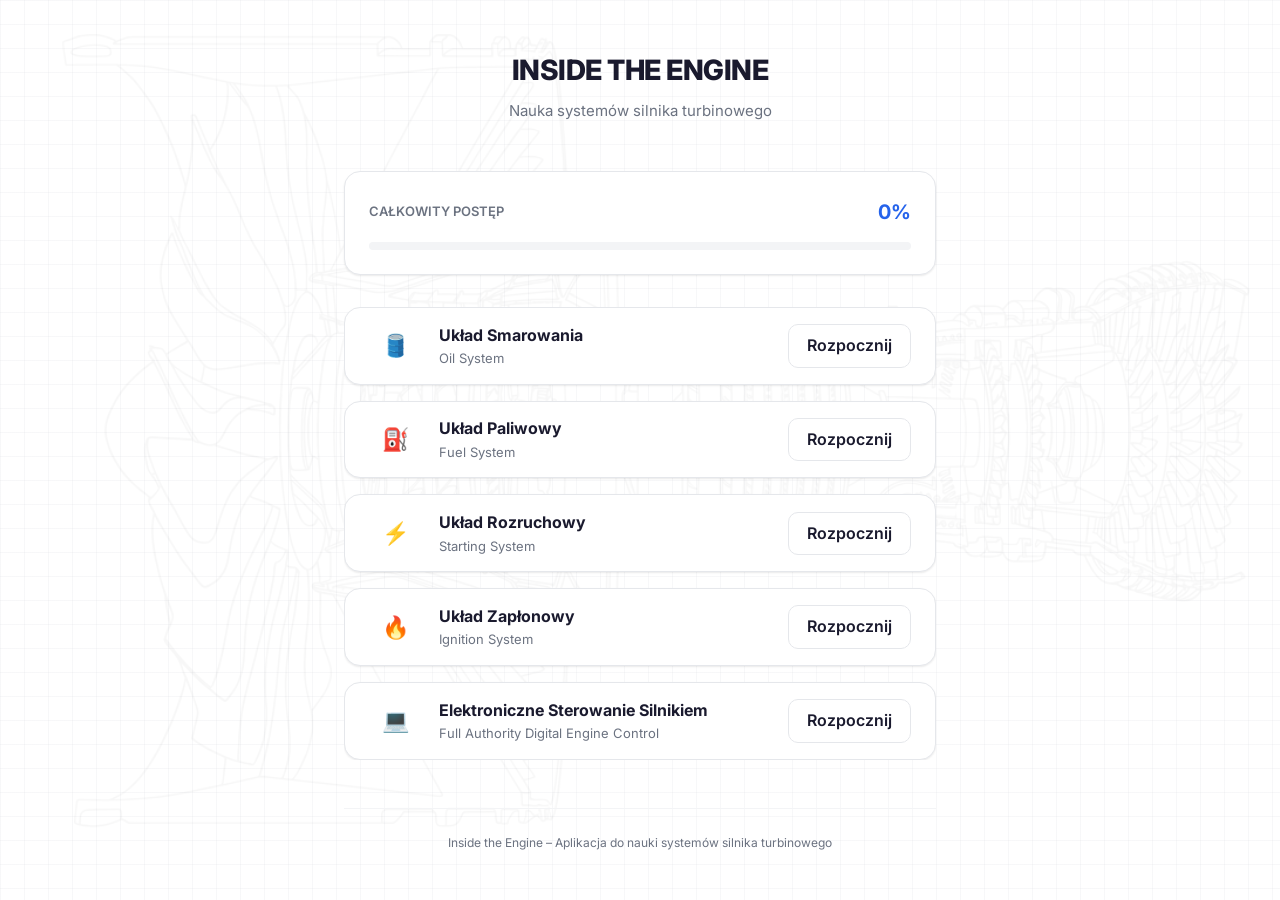
==== commit e200db8a: "Add files via upload" ====
--- a/index.html
+++ b/index.html
@@ -7,300 +7,19 @@
     <link rel="preconnect" href="https://fonts.googleapis.com">
     <link rel="preconnect" href="https://fonts.gstatic.com" crossorigin>
     <link href="https://fonts.googleapis.com/css2?family=Inter:wght@300;400;500;600;700;800&display=swap" rel="stylesheet">
-    <style>
-        * {
-            margin: 0;
-            padding: 0;
-            box-sizing: border-box;
-        }
-
-        :root {
-            --bg: #ffffff;
-            --text: #1a1a2e;
-            --text-secondary: #6b7280;
-            --accent: #2563eb;
-            --accent-light: #eff6ff;
-            --border: #e5e7eb;
-            --border-light: #f3f4f6;
-            --success: #10b981;
-            --success-bg: #ecfdf5;
-            --card-bg: #ffffff;
-            --shadow: 0 1px 3px rgba(0,0,0,0.04), 0 1px 2px rgba(0,0,0,0.06);
-            --shadow-hover: 0 4px 12px rgba(0,0,0,0.08), 0 2px 4px rgba(0,0,0,0.04);
-        }
-
-        body {
-            font-family: 'Inter', -apple-system, BlinkMacSystemFont, sans-serif;
-            background: var(--bg);
-            color: var(--text);
-            min-height: 100vh;
-            background-image:
-                linear-gradient(rgba(229, 231, 235, 0.3) 1px, transparent 1px),
-                linear-gradient(90deg, rgba(229, 231, 235, 0.3) 1px, transparent 1px);
-            background-size: 24px 24px;
-            line-height: 1.6;
-        }
-
-        .container {
-            max-width: 640px;
-            margin: 0 auto;
-            padding: 48px 24px;
-        }
-
-        /* === HEADER === */
-        .header {
-            text-align: center;
-            margin-bottom: 48px;
-        }
-
-        .logo-icon {
-            width: 56px;
-            height: 56px;
-            margin: 0 auto 20px;
-            background: var(--accent-light);
-            border-radius: 16px;
-            display: flex;
-            align-items: center;
-            justify-content: center;
-            border: 1px solid rgba(37, 99, 235, 0.12);
-        }
-
-        .logo-icon svg {
-            width: 28px;
-            height: 28px;
-            color: var(--accent);
-        }
-
-        .header h1 {
-            font-size: 28px;
-            font-weight: 800;
-            letter-spacing: -0.5px;
-            margin-bottom: 6px;
-            color: var(--text);
-        }
-
-        .header .subtitle {
-            font-size: 15px;
-            color: var(--text-secondary);
-            font-weight: 400;
-        }
-
-        /* === GLOBAL PROGRESS === */
-        .global-progress {
-            background: var(--card-bg);
-            border: 1px solid var(--border);
-            border-radius: 16px;
-            padding: 24px;
-            margin-bottom: 32px;
-            box-shadow: var(--shadow);
-            transition: box-shadow 0.2s ease;
-        }
-
-        .global-progress:hover {
-            box-shadow: var(--shadow-hover);
-        }
-
-        .global-progress-header {
-            display: flex;
-            justify-content: space-between;
-            align-items: center;
-            margin-bottom: 14px;
-        }
-
-        .global-progress-label {
-            font-size: 13px;
-            font-weight: 600;
-            text-transform: uppercase;
-            letter-spacing: 0.5px;
-            color: var(--text-secondary);
-        }
-
-        .global-progress-value {
-            font-size: 20px;
-            font-weight: 700;
-            color: var(--accent);
-        }
-
-        .progress-bar {
-            width: 100%;
-            height: 8px;
-            background: var(--border-light);
-            border-radius: 99px;
-            overflow: hidden;
-        }
-
-        .progress-bar-fill {
-            height: 100%;
-            background: var(--accent);
-            border-radius: 99px;
-            transition: width 0.6s cubic-bezier(0.4, 0, 0.2, 1);
-        }
-
-        /* === COURSE CARDS === */
-        .courses-list {
-            display: flex;
-            flex-direction: column;
-            gap: 16px;
-        }
-
-        .course-card {
-            background: var(--card-bg);
-            border: 1px solid var(--border);
-            border-radius: 16px;
-            padding: 24px;
-            display: flex;
-            align-items: center;
-            gap: 18px;
-            text-decoration: none;
-            color: inherit;
-            box-shadow: var(--shadow);
-            transition: all 0.2s ease;
-            cursor: pointer;
-        }
-
-        .course-card:hover {
-            box-shadow: var(--shadow-hover);
-            border-color: var(--accent);
-            transform: translateY(-1px);
-        }
-
-        .course-card:active {
-            transform: translateY(0);
-        }
-
-        .course-icon {
-            width: 52px;
-            height: 52px;
-            border-radius: 14px;
-            display: flex;
-            align-items: center;
-            justify-content: center;
-            flex-shrink: 0;
-            font-size: 22px;
-        }
-
-        .course-icon.oil      { background: #fff7ed; border: 1px solid #fed7aa; }
-        .course-icon.fuel     { background: #fef2f2; border: 1px solid #fecaca; }
-        .course-icon.starting { background: #f0fdf4; border: 1px solid #bbf7d0; }
-        .course-icon.ignition { background: #fffbeb; border: 1px solid #fde68a; }
-        .course-icon.fadec    { background: #eff6ff; border: 1px solid #bfdbfe; }
-
-        .course-info {
-            flex: 1;
-            min-width: 0;
-        }
-
-        .course-name {
-            font-size: 16px;
-            font-weight: 700;
-            margin-bottom: 4px;
-            letter-spacing: -0.2px;
-        }
-
-        .course-desc {
-            font-size: 13px;
-            color: var(--text-secondary);
-            font-weight: 400;
-        }
-
-        .course-meta {
-            display: flex;
-            flex-direction: column;
-            align-items: flex-end;
-            gap: 8px;
-            flex-shrink: 0;
-        }
-
-        .course-progress {
-            font-size: 14px;
-            font-weight: 700;
-            color: var(--accent);
-        }
-
-        .course-progress.done {
-            color: var(--success);
-        }
-
-        .course-btn {
-            padding: 8px 18px;
-            border-radius: 10px;
-            font-size: 13px;
-            font-weight: 600;
-            border: 1px solid var(--border);
-            background: var(--bg);
-            color: var(--text);
-            transition: all 0.2s ease;
-            white-space: nowrap;
-        }
-
-        .course-card:hover .course-btn {
-            background: var(--accent);
-            color: #fff;
-            border-color: var(--accent);
-        }
-
-        .course-btn.primary {
-            background: var(--accent);
-            color: #fff;
-            border-color: var(--accent);
-        }
-
-        .checkmark {
-            width: 22px;
-            height: 22px;
-            background: var(--success);
-            border-radius: 50%;
-            display: flex;
-            align-items: center;
-            justify-content: center;
-            color: #fff;
-            font-size: 12px;
-        }
-
-        /* === FOOTER === */
-        .footer {
-            text-align: center;
-            margin-top: 48px;
-            padding-top: 24px;
-            border-top: 1px solid var(--border-light);
-        }
-
-        .footer p {
-            font-size: 12px;
-            color: var(--text-secondary);
-        }
-
-        /* === RESPONSIVE === */
-        @media (max-width: 480px) {
-            .container {
-                padding: 24px 16px;
-            }
-            .header h1 {
-                font-size: 24px;
-            }
-            .course-card {
-                padding: 18px;
-                gap: 14px;
-            }
-            .course-icon {
-                width: 44px;
-                height: 44px;
-                font-size: 18px;
-            }
-        }
-    </style>
-<base target="_blank">
+    <link rel="stylesheet" href="assets/css/styles.css">
+<!-- <base target="_blank"> -->
 </head>
 <body>
     <div class="container">
         <!-- Header -->
         <header class="header">
-            <div class="logo-icon">
-                <svg viewBox="0 0 24 24" fill="none" stroke="currentColor" stroke-width="2" stroke-linecap="round" stroke-linejoin="round">
-                    <circle cx="12" cy="12" r="3"/>
-                    <path d="M12 1v2M12 21v2M4.22 4.22l1.42 1.42M18.36 18.36l1.42 1.42M1 12h2M21 12h2M4.22 19.78l1.42-1.42M18.36 5.64l1.42-1.42"/>
-                </svg>
-            </div>
+            <!-- <div class="logo-icon"> -->
+                <!-- <svg viewBox="0 0 24 24" fill="none" stroke="currentColor" stroke-width="2" stroke-linecap="round" stroke-linejoin="round"> -->
+                    <!-- <circle cx="12" cy="12" r="3"/> -->
+                    <!-- <path d="M12 1v2M12 21v2M4.22 4.22l1.42 1.42M18.36 18.36l1.42 1.42M1 12h2M21 12h2M4.22 19.78l1.42-1.42M18.36 5.64l1.42-1.42"/> -->
+                <!-- </svg> -->
+            <!-- </div> -->
             <h1>INSIDE THE ENGINE</h1>
             <p class="subtitle">Nauka systemów silnika turbinowego</p>
         </header>
@@ -332,36 +51,36 @@
         const courses = [
             {
                 id: 'oil',
-                name: 'OLEJ',
-                desc: 'Poznaj układ smarowania',
+                name: 'Układ Smarowania',
+                desc: 'Oil System',
                 icon: '🛢️',
                 iconClass: 'oil'
             },
             {
                 id: 'fuel',
-                name: 'PALIWO',
-                desc: 'Poznaj układ paliwowy',
+                name: 'Układ Paliwowy',
+                desc: 'Fuel System',
                 icon: '⛽',
                 iconClass: 'fuel'
             },
             {
                 id: 'starting',
-                name: 'ROZRUCH',
-                desc: 'Starter, APU, Air Turbine Starter',
+                name: 'Układ Rozruchowy',
+                desc: 'Starting System',
                 icon: '⚡',
                 iconClass: 'starting'
             },
             {
                 id: 'ignition',
-                name: 'ZAPŁON',
+                name: 'Układ Zapłonowy',
                 desc: 'Ignition System',
                 icon: '🔥',
                 iconClass: 'ignition'
             },
             {
                 id: 'fadec',
-                name: 'FADEC',
-                desc: 'Sterowanie elektroniczne silnika',
+                name: 'Elektroniczne Sterowanie Silnikiem',
+                desc: 'Full Authority Digital Engine Control',
                 icon: '💻',
                 iconClass: 'fadec'
             }
--- a/assets/css/styles.css
+++ b/assets/css/styles.css
@@ -0,0 +1,1224 @@
+/* ========================================
+   INSIDE THE ENGINE — Global Styles
+   ======================================== */
+
+@import url('https://fonts.googleapis.com/css2?family=Inter:wght@300;400;500;600;700;800&display=swap');
+
+
+:root {
+
+    --bg:#ffffff;
+    --text:#1a1a2e;
+    --text-secondary:#6b7280;
+    --text-muted:#9ca3af;
+
+    --accent:#2563eb;
+    --accent-light:#eff6ff;
+    --accent-hover:#1d4ed8;
+
+    --border:#e5e7eb;
+    --border-light:#f3f4f6;
+
+    --success:#10b981;
+    --success-bg:#ecfdf5;
+
+    --error:#ef4444;
+    --error-bg:#fef2f2;
+
+    --card-bg:#ffffff;
+
+    --shadow:
+        0 1px 3px rgba(0,0,0,.04),
+        0 1px 2px rgba(0,0,0,.06);
+
+    --shadow-hover:
+        0 4px 12px rgba(0,0,0,.08),
+        0 2px 4px rgba(0,0,0,.04);
+
+
+    --radius-sm:8px;
+    --radius-md:12px;
+    --radius-lg:16px;
+
+    --font:
+        'Inter',
+        -apple-system,
+        BlinkMacSystemFont,
+        'Segoe UI',
+        sans-serif;
+
+}
+
+
+*,
+*::before,
+*::after {
+
+    margin:0;
+    padding:0;
+    box-sizing:border-box;
+
+}
+
+
+html {
+    height: 100%;
+    font-size:16px;
+    -webkit-font-smoothing:antialiased;
+}
+
+
+
+body { 
+
+    font-family: var(--font);
+
+    background: var(--bg);
+
+    color: var(--text);
+
+    line-height: 1.6;
+
+    height: 100%;
+    min-height: 100vh;
+
+    margin: 0;
+
+    overflow: hidden; /* blokuje scroll całej strony */
+
+    position: relative;
+
+    isolation: isolate;
+
+
+    background-image:
+
+        linear-gradient(
+            rgba(229,231,235,.3) 1px,
+            transparent 1px
+        ),
+
+        linear-gradient(
+            90deg,
+            rgba(229,231,235,.3) 1px,
+            transparent 1px
+        );
+
+
+    background-size: 24px 24px;
+}
+
+
+#app {
+
+    height: 100vh;
+
+    display: flex;
+
+    flex-direction: column;
+
+}
+
+
+/* ===== BACKGROUND IMAGE ===== */
+
+
+body::before {
+
+    content:"";
+
+    position:fixed;
+
+    inset:0;
+
+
+    background-image:url("../images/background.png");
+
+    background-position:center;
+
+    background-size:cover;
+
+    background-repeat:no-repeat;
+
+
+    opacity:.03;
+
+    pointer-events:none;
+
+    z-index:-1;
+
+}
+
+
+
+/* ===== MAIN APP ===== */
+
+#app,
+.container {
+
+    max-width:640px;
+
+    height:100vh;
+
+    margin:0 auto;
+
+    padding:48px 24px;
+
+    box-sizing:border-box;
+
+    position:relative;
+
+    z-index:1;
+
+    display:flex;
+
+    flex-direction:column;
+
+}
+
+
+
+/* ===== HEADER ===== */
+
+
+.header {
+
+    text-align:center;
+
+    margin-bottom:48px;
+
+}
+
+
+
+.logo-icon {
+
+    width:56px;
+
+    height:56px;
+
+    margin:0 auto 20px;
+
+    background:var(--accent-light);
+
+    border-radius:16px;
+
+    display:flex;
+
+    align-items:center;
+
+    justify-content:center;
+
+    border:1px solid rgba(37,99,235,.12);
+
+}
+
+
+.logo-icon svg {
+
+    width:28px;
+
+    height:28px;
+
+    color:var(--accent);
+
+}
+
+
+.header h1 {
+
+    font-size:28px;
+
+    font-weight:800;
+
+    letter-spacing:-.5px;
+
+    margin-bottom:6px;
+
+}
+
+
+
+.subtitle {
+
+    font-size:15px;
+
+    color:var(--text-secondary);
+
+}
+
+.module-select-title {
+    font-size: 1.125rem;
+    color: var(--text-secondary, #374151);
+    font-weight: 600;
+    margin-bottom: 1.5rem;
+    text-align: center;
+}
+
+/* ===== GLOBAL PROGRESS ===== */
+
+
+.global-progress {
+
+    background:var(--card-bg);
+
+    border:1px solid var(--border);
+
+    border-radius:16px;
+
+    padding:24px;
+
+    margin-bottom:32px;
+
+    box-shadow:var(--shadow);
+
+}
+
+
+
+.global-progress-header {
+
+    display:flex;
+
+    justify-content:space-between;
+
+    align-items:center;
+
+    margin-bottom:14px;
+
+}
+
+
+.global-progress-label {
+
+    font-size:13px;
+
+    font-weight:600;
+
+    text-transform:uppercase;
+
+    color:var(--text-secondary);
+
+}
+
+
+
+.global-progress-value {
+
+    font-size:20px;
+
+    font-weight:700;
+
+    color:var(--accent);
+
+}
+
+
+
+.progress-bar {
+
+    width:100%;
+
+    height:8px;
+
+    background:var(--border-light);
+
+    border-radius:99px;
+
+    overflow:hidden;
+
+}
+
+
+
+.progress-bar-fill {
+
+    height:100%;
+
+    background:var(--accent);
+
+    border-radius:99px;
+
+    transition:.4s ease;
+
+}
+
+
+
+/* ===== COURSES ===== */
+
+.courses-list {
+    
+    flex:1 1 auto;
+    
+    overflow-y:auto;
+
+    min-height:0;
+    
+    display:flex;
+    
+    flex-direction:column;
+    
+    gap:16px;
+    
+}
+
+
+.course-card {
+
+    position:relative;
+    overflow:hidden;
+
+    background:var(--card-bg);
+
+    border:1px solid var(--border);
+    border-radius:16px;
+
+    padding:24px;
+
+    display:flex;
+    align-items:center;
+
+    gap:18px;
+
+    color:inherit;
+    text-decoration:none;
+
+    box-shadow:var(--shadow);
+
+    transition:.2s ease;
+}
+
+
+.course-card:hover {
+
+    border-color:var(--accent);
+
+    box-shadow:var(--shadow-hover);
+
+    transform:translateY(-1px);
+}
+
+
+/* ===== ICON AS BACKGROUND ===== */
+
+.card-background-icon {
+
+    position:absolute;
+
+    inset:0;
+
+    display:flex;
+
+    align-items:center;
+
+    justify-content:center;
+
+    opacity:0.08;
+
+    transform:scale(2.5);
+
+    pointer-events:none;
+
+    z-index:0;
+}
+
+
+.card-background-icon svg {
+
+    width:100%;
+    height:100%;
+}
+
+
+/* Wszystko co ma być nad ikoną */
+
+.card-content {
+
+    position:relative;
+
+    z-index:1;
+
+    width:100%;
+
+    display:flex;
+
+    align-items:center;
+
+    gap:18px;
+}
+
+
+/* ===== NORMAL CONTENT ===== */
+
+.course-icon {
+
+    width:52px;
+
+    height:52px;
+
+    border-radius:14px;
+
+    display:flex;
+
+    justify-content:center;
+
+    align-items:center;
+
+    flex-shrink:0;
+
+    font-size:22px;
+}
+
+
+.course-info {
+
+    flex:1;
+
+}
+
+
+.course-name {
+
+    font-size:16px;
+
+    font-weight:700;
+
+}
+
+
+.course-desc {
+
+    font-size:13px;
+
+    color:var(--text-secondary);
+
+}
+
+
+.course-meta {
+
+    display:flex;
+
+    flex-direction:column;
+
+    align-items:flex-end;
+
+    gap:8px;
+}
+
+
+/* ===== BUTTONS ===== */
+
+
+.course-btn,
+.btn-primary,
+.btn-secondary {
+
+
+    border-radius:10px;
+
+    padding:8px 18px;
+
+    font-weight:600;
+
+    cursor:pointer;
+
+}
+
+
+
+.course-btn {
+
+    background:white;
+
+    border:1px solid var(--border);
+
+}
+
+
+
+.btn-primary {
+
+    background:var(--accent);
+
+    color:white;
+
+    border:none;
+
+}
+
+
+
+.btn-secondary {
+
+    background:white;
+
+    border:1px solid var(--border);
+
+}
+
+
+
+/* ===== LEARNING ===== */
+
+
+.learning-wrap,
+.quiz-wrap,
+.question-wrap {
+
+    max-width:560px;
+
+    margin:auto;
+
+    padding:32px 0;
+
+}
+
+
+
+.question-title {
+
+    font-size:1.15rem;
+
+    font-weight:700;
+
+    margin-bottom:24px;
+
+}
+
+
+
+.theory-box {
+
+    background:var(--border-light);
+
+    border-left:3px solid var(--accent);
+
+    padding:24px;
+
+    margin-bottom:32px;
+
+}
+
+
+
+/* ===== ANSWERS ===== */
+
+
+.answers-list {
+
+    display:flex;
+
+    flex-direction:column;
+
+    gap:8px;
+
+}
+
+
+
+.answer-btn {
+
+    width:100%;
+
+    text-align:left;
+
+    padding:16px;
+
+    background:white;
+
+    border:1px solid var(--border);
+
+    border-radius:8px;
+
+    cursor:pointer;
+
+}
+
+
+
+.answer-btn.selected {
+
+    border-color:var(--accent);
+
+    background:var(--accent-light);
+
+}
+
+
+
+.answer-btn.correct {
+
+    border-color:var(--success);
+
+    background:var(--success-bg);
+
+}
+
+
+
+.answer-btn.incorrect {
+
+    border-color:var(--error);
+
+    background:var(--error-bg);
+
+}
+
+
+
+/* ===== FOOTER ===== */
+
+
+.footer {
+
+    text-align:center;
+
+    margin-top:48px;
+
+    padding-top:24px;
+
+    border-top:1px solid var(--border-light);
+
+}
+
+
+.footer p {
+
+    font-size:12px;
+
+    color:var(--text-secondary);
+
+}
+
+
+
+/* ===== MOBILE ===== */
+
+
+@media(max-width:480px){
+
+
+    #app,
+    .container {
+
+        padding:24px 16px;
+
+    }
+
+
+    .header h1 {
+
+        font-size:24px;
+
+    }
+
+
+    .course-card {
+
+        padding:18px;
+
+        gap:14px;
+
+    }
+
+
+    .course-icon {
+
+        width:44px;
+
+        height:44px;
+
+    }
+
+
+}
+
+/* ========================================
+   COURSE ENGINE ENHANCEMENTS
+======================================== */
+
+
+#main-content {
+    animation: pageEnter .35s ease;
+}
+
+
+@keyframes pageEnter {
+
+from {
+    opacity:0;
+    transform:translateY(8px);
+}
+
+to {
+    opacity:1;
+    transform:none;
+}
+
+}
+
+
+
+/* MODULE STATES */
+
+.course-card.done {
+    border-color: var(--success);
+}
+
+
+.course-card.locked {
+    opacity:.55;
+}
+
+
+.course-card.locked:hover {
+    transform:none;
+    border-color:var(--border);
+}
+
+
+
+.course-icon svg,
+.component-icon svg {
+
+    width:28px;
+    height:28px;
+
+}
+
+
+
+.component-icon {
+
+width:52px;
+height:52px;
+
+display:flex;
+align-items:center;
+justify-content:center;
+
+background:var(--accent-light);
+
+border-radius:14px;
+
+color:var(--accent);
+
+border:1px solid rgba(37,99,blue,.12);
+
+}
+
+
+
+.course-card:hover .component-icon {
+
+transform:scale(1.05);
+
+}
+
+
+
+.course-btn {
+
+cursor:pointer;
+
+}
+
+
+
+.course-btn.primary {
+
+box-shadow:
+0 4px 12px rgba(37,99,235,.18);
+
+}
+
+
+
+
+/* QUESTION CARDS */
+
+
+.question-card {
+    max-width: 620px;
+    margin: 32px auto;
+    padding: 32px;
+    border-radius: 20px;
+    background: rgba(255,255,255,.96);
+    box-shadow: 0 12px 40px rgba(0,0,0,.08);
+}
+
+
+
+.answer-button {
+
+background:white;
+
+border:1px solid var(--border);
+
+border-radius:12px;
+
+padding:16px;
+
+transition:.2s;
+
+}
+
+
+
+.answer-button:hover {
+    border-color:#2563eb;
+    background:#f8fafc;
+}
+
+
+
+.answer-button--selected {
+    background:#2563eb;
+    color:white;
+    animation: select .2s ease;
+}
+
+@keyframes select {
+    from {
+        transform:scale(.98);
+    }
+    to {
+        transform:scale(1);
+    }
+}
+
+
+
+.answer-button--correct {
+
+border-color:var(--success);
+
+background:var(--success-bg);
+
+}
+
+
+
+.answer-button--incorrect {
+
+border-color:var(--error);
+
+background:var(--error-bg);
+
+}
+
+#stage-actions {
+    margin-top:24px;
+    padding-top:20px;
+    border-top:1px solid #e5e7eb;
+}
+
+
+/* DIAGRAM */
+
+
+.diagram-node {
+
+background:white;
+
+border:1px solid var(--border);
+
+border-radius:16px;
+
+padding:20px;
+
+box-shadow:var(--shadow);
+
+transition:.2s;
+
+}
+
+
+.diagram-node:hover {
+
+transform:translateY(-3px);
+
+box-shadow:var(--shadow-hover);
+
+}
+
+
+.diagram-node--active {
+
+border-color:var(--accent);
+
+}
+
+/* ========================================
+   NAVIGATION FOOTER
+   ======================================== */
+
+.navigation-footer {
+
+    flex: 0 0 auto;
+
+    width: 100%;
+
+    margin-top: 0; /* usuwamy, bo footer ma być zawsze na dole */
+
+    padding-top: 24px;
+
+    padding-bottom: 24px;
+
+    border-top: 1px solid var(--border-light);
+
+}
+
+
+.navigation-footer-inner {
+
+    display: flex;
+
+    justify-content: center;
+
+    align-items: center;
+
+    gap: 16px;
+
+}
+}
+@media(max-width:600px){
+    .navigation-footer-inner {
+        flex-wrap:wrap;
+    }
+
+    .navigation-footer-inner button {
+        flex:1;
+    }
+}
+
+/* Navigation buttons */
+
+.nav-button {
+
+    display:inline-flex;
+
+    align-items:center;
+
+    justify-content:center;
+
+    min-width:160px;
+
+    height:42px;
+
+    padding:0 24px;
+
+    border-radius:10px;
+
+    border:1px solid var(--border);
+
+    background:var(--bg);
+
+    color:var(--text);
+
+    font-family:var(--font);
+
+    font-size:14px;
+
+    font-weight:600;
+
+    cursor:pointer;
+
+    transition:
+        background .2s ease,
+        border-color .2s ease,
+        color .2s ease,
+        transform .2s ease,
+        box-shadow .2s ease;
+
+}
+
+
+.nav-button:hover:not(:disabled){
+
+    background:var(--accent-light);
+
+    border-color:var(--accent);
+
+    color:var(--accent);
+
+    transform:translateY(-1px);
+
+    box-shadow:var(--shadow-hover);
+
+}
+
+
+.nav-button:active:not(:disabled){
+
+    transform:translateY(0);
+
+}
+
+
+.nav-button:disabled{
+
+    opacity:.45;
+
+    cursor:not-allowed;
+
+    transform:none;
+
+    background:var(--border-light);
+
+}
+
+
+/* Primary action */
+
+.nav-button--primary{
+
+    background:var(--accent);
+
+    color:white;
+
+    border-color:var(--accent);
+
+}
+
+
+.nav-button--primary:hover:not(:disabled){
+
+    background:var(--accent-hover);
+
+    color:white;
+
+}
+
+
+
+/* ========================================
+   HEADER
+   ======================================== */
+
+.app-header {
+
+    flex: 0 0 auto;
+
+    height: 70px; /* dostosuj */
+
+    display: flex;
+
+    justify-content: center;
+
+    align-items: center;
+
+}
+
+
+.app-header__brand {
+
+    text-align: center;
+
+}
+
+
+.app-header__brand h1 {
+
+    text-align: center;
+
+}
+
+/* ========================================
+   MAIN CONTENT - TYLKO TU SCROLL
+   ======================================== */
+
+.main-content {
+
+    flex: 1 1 auto;
+
+    overflow-y: auto;
+
+    min-height: 0;
+
+    padding: 24px;
+
+}
+
+/* ========================================
+   LEARNING CONTENT CENTERING
+   ======================================== */
+
+.learning-stage__header {
+    max-width: 620px;
+    margin: 32px auto 16px;
+    padding: 24px 32px;
+    border-radius: 20px;
+    background: rgba(255,255,255,.96);
+    box-shadow: 0 12px 40px rgba(0,0,0,.08);
+    text-align: center;
+}
+
+
+.learning-stage__component-subtitle {
+    display: block;
+    font-size: .875rem;
+    font-weight: 600;
+    color: var(--text-secondary);
+    margin-bottom: 12px;
+}
+
+
+.learning-stage__component-title {
+    margin: 0;
+    font-size: 1.5rem;
+    font-weight: 700;
+    color: var(--text-primary);
+}
+
+
+/* ========================================
+   STATES
+   ======================================== */
+
+.error-action {
+
+    margin-top:32px;
+
+    display:inline-flex;
+
+}
+
+
+.loading-screen {
+
+    text-align:center;
+
+    padding:64px 32px;
+
+    color:var(--text-secondary);
+
+}
+
+
+
+.answer-button--revealed { opacity: 0.4; }
+.answer-button--selected { box-shadow: 0 0 0 3px var(--accent-light); }
+.course-card.locked { opacity: 0.7; }
+.course-card.available:hover { transform: translateY(-2px); }
+
+.modules-grid {
+    display: grid;
+    grid-template-columns: repeat(auto-fit, minmax(320px, 1fr));
+    gap: 24px; /* było np. 16px */
+}
+
+#toast-container {
+    position: fixed;
+    top: 50%;
+    left: 50%;
+    transform: translate(-50%, -50%);
+    z-index: 9999;
+    
+    display: flex;
+    flex-direction: column;
+    align-items: center;
+    gap: 8px;
+}
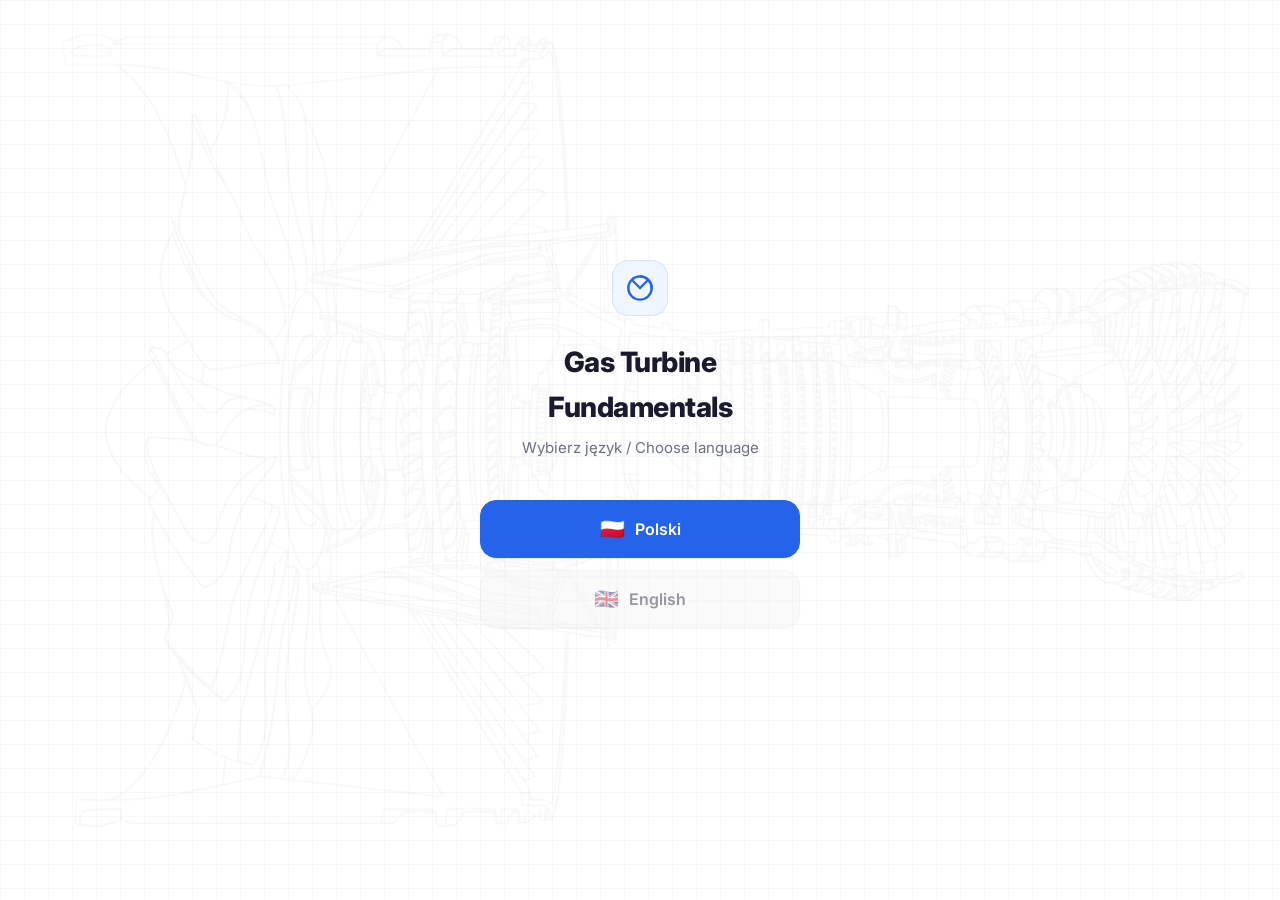
==== commit 017eb470: "Add files via upload" ====
--- a/index.html
+++ b/index.html
@@ -1,169 +1,418 @@
-<!DOCTYPE html>
+﻿<!DOCTYPE html>
 <html lang="pl">
 <head>
-    <meta charset="UTF-8">
-    <meta name="viewport" content="width=device-width, initial-scale=1.0">
-    <title>Inside the Engine – Nauka systemów silnika turbinowego</title>
-    <link rel="preconnect" href="https://fonts.googleapis.com">
-    <link rel="preconnect" href="https://fonts.gstatic.com" crossorigin>
-    <link href="https://fonts.googleapis.com/css2?family=Inter:wght@300;400;500;600;700;800&display=swap" rel="stylesheet">
-    <link rel="stylesheet" href="assets/css/styles.css">
+  <meta charset="UTF-8">
+  <meta name="viewport" content="width=device-width, initial-scale=1.0, maximum-scale=1.0, user-scalable=no">
+  <title>Gas Turbine Fundamentals</title>
+  <link rel="stylesheet" href="assets/css/styles.css">
+  <style>
+    /* ===== EKRANY STARTOWE – DODATKI DO styles.css ===== */
+
+    .app-start #app {
+      padding: 0;
+    }
+
+    .screen {
+      display: none;
+      flex-direction: column;
+      height: 100%;
+      animation: fadeIn .35s ease;
+    }
+
+    .screen.active {
+      display: flex;
+    }
+
+    @keyframes fadeIn {
+      from { opacity: 0; transform: translateY(10px); }
+      to   { opacity: 1; transform: translateY(0); }
+    }
+
+    /* --- Wyśrodkowanie ekranu języka --- */
+    /* --- Wycentrowanie wszystkich ekranów --- */
+    .screen .main-content {
+        display: flex;
+        flex-direction: column;
+        justify-content: center;
+        align-items: center;
+        text-align: center;
+    }
+
+
+    /* Zachowaj left-align wewnątrz kart menu */
+    .menu-list,
+    .disclaimer-card {
+      text-align: justify;
+    }
+
+    /* --- Przyciski językowe --- */
+    .lang-option {
+      width: 100%;
+      max-width: 320px;
+      padding: 18px 24px;
+      border-radius: var(--radius-lg);
+      border: 1px solid var(--border);
+      background: var(--card-bg);
+      box-shadow: var(--shadow);
+      font-family: var(--font);
+      font-size: 1rem;
+      font-weight: 600;
+      color: var(--text);
+      cursor: pointer;
+      display: flex;
+      align-items: center;
+      justify-content: center;
+      gap: 10px;
+      margin-bottom: 12px;
+      transition: .2s ease;
+      -webkit-tap-highlight-color: transparent;
+    }
+
+    .lang-option:hover:not(:disabled) {
+      border-color: var(--accent);
+      box-shadow: var(--shadow-hover);
+      transform: translateY(-1px);
+    }
+
+    .lang-option:active:not(:disabled) {
+      transform: translateY(0);
+    }
+
+    .lang-option:disabled {
+      opacity: .45;
+      cursor: not-allowed;
+      background: var(--border-light);
+    }
+
+    .lang-option--primary {
+      background: var(--accent);
+      color: #fff;
+      border-color: var(--accent);
+    }
+
+    .lang-option--primary:hover:not(:disabled) {
+      background: var(--accent-hover);
+    }
+
+    .lang-flag { font-size: 1.25rem; line-height: 1; }
+
+    /* --- Disclaimer --- */
+    .disclaimer-card {
+      max-width: 560px;
+      width: 100%;
+      margin: 0 auto;
+      background: var(--card-bg);
+      border: 1px solid var(--border);
+      border-radius: var(--radius-lg);
+      padding: 28px;
+      box-shadow: var(--shadow);
+    }
+
+    .disclaimer-card h2 {
+      font-size: 1.15rem;
+      font-weight: 700;
+      margin-bottom: 16px;
+      display: flex;
+      align-items: center;
+      gap: 8px;
+    }
+
+    .disclaimer-card p {
+      font-size: .9375rem;
+      color: var(--text-secondary);
+      line-height: 1.7;
+      margin-bottom: 12px;
+    }
+
+    .disclaimer-card strong {
+      color: var(--text);
+    }
+
+    .disclaimer-card em {
+      color: var(--accent);
+      font-style: normal;
+      font-weight: 600;
+    }
+
+    .checkbox-row {
+      display: flex;
+      align-items: flex-start;
+      gap: 12px;
+      margin-top: 20px;
+      padding-top: 20px;
+      border-top: 1px solid var(--border-light);
+    }
+
+    .checkbox-row input[type="checkbox"] {
+      width: 22px;
+      height: 22px;
+      accent-color: var(--accent);
+      flex-shrink: 0;
+      margin-top: 2px;
+      cursor: pointer;
+    }
+
+    .checkbox-row label {
+      font-size: .875rem;
+      color: var(--text-secondary);
+      cursor: pointer;
+      line-height: 1.5;
+    }
+
+    /* --- Menu jako course-cards --- */
+    .menu-list {
+      flex: 1 1 auto;
+      overflow-y: auto;
+      min-height: 0;
+      display: flex;
+      flex-direction: column;
+      justify-content: center;
+      gap: 16px;
+      max-width: 560px;
+      width: 100%;
+      margin: 0 auto;
+    }
+
+
+    .menu-card {
+      position: relative;
+      overflow: hidden;
+      background: var(--card-bg);
+      border: 1px solid var(--border);
+      border-radius: var(--radius-lg);
+      padding: 22px 24px;
+      display: flex;
+      align-items: center;
+      gap: 16px;
+      color: inherit;
+      text-decoration: none;
+      box-shadow: var(--shadow);
+      transition: .2s ease;
+    }
+
+    .menu-card:hover:not(.locked) {
+      border-color: var(--accent);
+      box-shadow: var(--shadow-hover);
+      transform: translateY(-1px);
+    }
+
+    .menu-card.locked {
+      opacity: .55;
+      cursor: not-allowed;
+      pointer-events: none;
+    }
+
+    .menu-card .course-icon {
+      width: 48px;
+      height: 48px;
+      border-radius: 14px;
+      display: flex;
+      align-items: center;
+      justify-content: center;
+      flex-shrink: 0;
+      font-size: 22px;
+      background: var(--accent-light);
+    }
+
+    .menu-card.locked .course-icon {
+      background: var(--border-light);
+    }
+
+    .menu-card .course-info {
+      flex: 1;
+    }
+
+    .menu-card .course-name {
+      font-size: 16px;
+      font-weight: 700;
+    }
+
+    .menu-card .course-desc {
+      font-size: 13px;
+      color: var(--text-secondary);
+    }
+
+    .menu-card .badge {
+      position: absolute;
+      top: 12px;
+      right: 12px;
+      background: var(--accent);
+      color: #fff;
+      font-size: .65rem;
+      font-weight: 700;
+      padding: .25rem .5rem;
+      border-radius: 99px;
+      text-transform: uppercase;
+      letter-spacing: .02em;
+    }
+
+    .menu-card.locked .badge {
+      background: var(--text-muted);
+    }
+
+    /* --- Wstecz / powrót --- */
+    .back-link {
+      display: inline-flex;
+      align-items: center;
+      gap: 6px;
+      color: var(--text-secondary);
+      font-size: .875rem;
+      font-weight: 500;
+      text-decoration: none;
+      transition: color .2s;
+    }
+
+    .back-link:hover {
+      color: var(--accent);
+    }
+
+    /* --- Mobile --- */
+    @media (max-width: 480px) {
+      .disclaimer-card { padding: 20px; }
+      .menu-card { padding: 18px; }
+    }
+  </style>
 <!-- <base target="_blank"> -->
 </head>
-<body>
-    <div class="container">
-        <!-- Header -->
-        <header class="header">
-            <!-- <div class="logo-icon"> -->
-                <!-- <svg viewBox="0 0 24 24" fill="none" stroke="currentColor" stroke-width="2" stroke-linecap="round" stroke-linejoin="round"> -->
-                    <!-- <circle cx="12" cy="12" r="3"/> -->
-                    <!-- <path d="M12 1v2M12 21v2M4.22 4.22l1.42 1.42M18.36 18.36l1.42 1.42M1 12h2M21 12h2M4.22 19.78l1.42-1.42M18.36 5.64l1.42-1.42"/> -->
-                <!-- </svg> -->
-            <!-- </div> -->
-            <h1>INSIDE THE ENGINE</h1>
-            <p class="subtitle">Nauka systemów silnika turbinowego</p>
-        </header>
-
-        <!-- Global Progress -->
-        <div class="global-progress">
-            <div class="global-progress-header">
-                <span class="global-progress-label">Całkowity postęp</span>
-                <span class="global-progress-value" id="globalPercent">0%</span>
+<body class="app-start">
+
+  <div id="app">
+
+    <!-- ═══════════════════════════════════════
+         EKRAN 1: WYBÓR JĘZYKA
+         ═══════════════════════════════════════ -->
+    <section id="screen-lang" class="screen active">
+      <div class="main-content">
+
+        <div class="logo-icon" style="margin-bottom:24px;">
+          <svg viewBox="0 0 24 24" fill="none" stroke="currentColor" stroke-width="2" stroke-linecap="round" stroke-linejoin="round">
+            <circle cx="12" cy="12" r="10"/>
+            <path d="M12 2a10 10 0 0 1 10 10"/>
+            <path d="M12 12 6 6"/>
+            <path d="M12 12 18 6"/>
+          </svg>
+        </div>
+
+        <h1 style="font-size:28px;font-weight:800;letter-spacing:-.5px;margin-bottom:6px;">
+          Gas Turbine<br>Fundamentals
+        </h1>
+        <p class="subtitle" style="margin-bottom:40px;">Wybierz język / Choose language</p>
+
+        <button class="lang-option lang-option--primary" onclick="app.selectLang('pl')">
+          <span class="lang-flag">🇵🇱</span> Polski
+        </button>
+
+        <button class="lang-option" disabled title="Dostępne wkrótce">
+          <span class="lang-flag">🇬🇧</span> English
+        </button>
+
+      </div>
+    </section>
+
+    <!-- ═══════════════════════════════════════
+         EKRAN 2: DISCLAIMER
+         ═══════════════════════════════════════ -->
+    <section id="screen-disclaimer" class="screen">
+      <header class="app-header">
+        <div class="app-header__brand">
+          <h1 style="font-size:18px;font-weight:700;">Informacja</h1>
+        </div>
+      </header>
+
+      <div class="main-content" >
+        <div class="disclaimer-card">
+          <h2>⚠️ Źródła danych</h2>
+          <p>
+                Aplikacja <em>Gas Turbine Fundamentals</em> została zbudowana wyłącznie w celach edukacyjnych do nauki o silnikach turbinowych.
+          </p>
+          <p>
+                Wszystkie informacje zawarte w aplikacji pochodzą z ogólnodostępnych źródeł i <strong>nie stanowią tajemnicy żadnej firmy</strong>.
+          </p>
+          <p>
+                Materiały nie zastępują oficjalnej dokumentacji producenta ani przepisów prawa lotniczego.
+          </p>
+
+          <div class="checkbox-row">
+            <input type="checkbox" id="accept-terms" onchange="app.toggleAccept()">
+            <label for="accept-terms">
+              Rozumiem i akceptuję powyższe warunki. Chcę przejść do aplikacji.
+            </label>
+          </div>
+        </div>
+      </div>
+
+      <footer class="navigation-footer">
+        <div class="navigation-footer-inner">
+          <button id="btn-accept" class="nav-button nav-button--primary" disabled onclick="app.goToMenu()">
+            Przejdź do aplikacji
+          </button>
+        </div>
+        <div style="text-align:center;margin-top:12px;">
+          <a href="#" class="back-link" onclick="app.goBack('screen-lang'); return false;">
+            ← Zmień język
+          </a>
+        </div>
+      </footer>
+    </section>
+
+    <!-- ═══════════════════════════════════════
+         EKRAN 3: MENU GŁÓWNE
+         ═══════════════════════════════════════ -->
+    <section id="screen-menu" class="screen">
+      <header class="app-header">
+        <div class="app-header__brand">
+          <h1 style="font-size:24px;font-weight:700;">INSIDE THE ENGINE</h1>
+        </div>
+      </header>
+
+      <div class="main-content" >
+        <p class="module-select-title">Wybierz moduł szkoleniowy</p>
+
+        <nav class="menu-list">
+
+          <!-- 1. Poznaj budowę silnika – niedostępny -->
+          <div class="menu-card locked">
+            <div class="course-icon">🔧</div>
+            <div class="course-info">
+              <div class="course-name">Poznaj budowę silnika</div>
+              <div class="course-desc">Anatomia silnika turbinowego</div>
             </div>
-            <div class="progress-bar">
-                <div class="progress-bar-fill" id="globalBar" style="width: 0%"></div>
+            <span class="badge">Wkrótce</span>
+          </div>
+
+          <!-- 2. Stany niesprawności – niedostępny -->
+          <div class="menu-card locked">
+            <div class="course-icon">⚡</div>
+            <div class="course-info">
+              <div class="course-name">Stany niesprawności</div>
+              <div class="course-desc">Diagnostyka i troubleshooting</div>
             </div>
-        </div>
-
-        <!-- Courses List -->
-        <div class="courses-list" id="coursesList">
-            <!-- Rendered by JS -->
-        </div>
-
-        <!-- Footer -->
-        <footer class="footer">
-            <p>Inside the Engine – Aplikacja do nauki systemów silnika turbinowego</p>
-        </footer>
-    </div>
-
-    <script>
-        // === KONFIGURACJA KURSÓW ===
-        const courses = [
-            {
-                id: 'oil',
-                name: 'Układ Smarowania',
-                desc: 'Oil System',
-                icon: '🛢️',
-                iconClass: 'oil'
-            },
-            {
-                id: 'fuel',
-                name: 'Układ Paliwowy',
-                desc: 'Fuel System',
-                icon: '⛽',
-                iconClass: 'fuel'
-            },
-            {
-                id: 'starting',
-                name: 'Układ Rozruchowy',
-                desc: 'Starting System',
-                icon: '⚡',
-                iconClass: 'starting'
-            },
-            {
-                id: 'ignition',
-                name: 'Układ Zapłonowy',
-                desc: 'Ignition System',
-                icon: '🔥',
-                iconClass: 'ignition'
-            },
-            {
-                id: 'fadec',
-                name: 'Elektroniczne Sterowanie Silnikiem',
-                desc: 'Full Authority Digital Engine Control',
-                icon: '💻',
-                iconClass: 'fadec'
-            }
-        ];
-
-        // === POSTĘP (localStorage) ===
-        function getProgress(courseId) {
-            const data = localStorage.getItem(`progress_${courseId}`);
-            return data ? parseInt(data, 10) : 0;
-        }
-
-        function setProgress(courseId, percent) {
-            localStorage.setItem(`progress_${courseId}`, percent.toString());
-            render();
-        }
-
-        function getGlobalProgress() {
-            const total = courses.reduce((sum, c) => sum + getProgress(c.id), 0);
-            return Math.round(total / courses.length);
-        }
-
-        // === RENDER ===
-        function render() {
-            const list = document.getElementById('coursesList');
-            const globalPercent = getGlobalProgress();
-
-            // Aktualizuj globalny pasek
-            document.getElementById('globalPercent').textContent = globalPercent + '%';
-            document.getElementById('globalBar').style.width = globalPercent + '%';
-
-            // Renderuj karty kursów
-            list.innerHTML = courses.map(course => {
-                const progress = getProgress(course.id);
-                const isDone = progress >= 100;
-                const isStarted = progress > 0 && progress < 100;
-                const isNew = progress === 0;
-
-                let btnText, btnClass;
-                if (isDone) {
-                    btnText = 'Powtórz';
-                    btnClass = '';
-                } else if (isStarted) {
-                    btnText = 'Kontynuuj';
-                    btnClass = 'primary';
-                } else {
-                    btnText = 'Rozpocznij';
-                    btnClass = '';
-                }
-
-                return `
-                    <a href="learn.html?course=${course.id}" class="course-card">
-                        <div class="course-icon ${course.iconClass}">${course.icon}</div>
-                        <div class="course-info">
-                            <div class="course-name">${course.name}</div>
-                            <div class="course-desc">${course.desc}</div>
-                        </div>
-                        <div class="course-meta">
-                            ${isDone
-                                ? '<div class="checkmark">✓</div>'
-                                : progress > 0
-                                    ? `<div class="course-progress">${progress}%</div>`
-                                    : ''
-                            }
-                            <div class="course-btn ${btnClass}">${btnText}</div>
-                        </div>
-                    </a>
-                `;
-            }).join('');
-        }
-
-        // === DEMO: Przycisk do resetu postępu (Ctrl+Shift+R) ===
-        document.addEventListener('keydown', (e) => {
-            if (e.ctrlKey && e.shiftKey && e.key === 'R') {
-                e.preventDefault();
-                if (confirm('Zresetować cały postęp?')) {
-                    courses.forEach(c => localStorage.removeItem(`progress_${c.id}`));
-                    render();
-                }
-            }
-        });
-
-        // Inicjalizacja
-        render();
-    </script>
+            <span class="badge">Wkrótce</span>
+          </div>
+
+          <!-- 3. Systemy i układy – dostępny -->
+          <a href="engine-systems.html" class="menu-card">
+            <div class="course-icon">⚙️</div>
+            <div class="course-info">
+              <div class="course-name">Systemy i układy</div>
+              <div class="course-desc">Olej, paliwo, zapłon, start, FADEC</div>
+            </div>
+          </a>
+
+        </nav>
+      </div>
+
+      <footer class="navigation-footer">
+        <div style="text-align:center;">
+          <a href="#" class="back-link" onclick="app.goBack('screen-disclaimer'); return false;">
+            ← Wstecz
+          </a>
+        </div>
+      </footer>
+    </section>
+
+  </div>
+
+  <script src="assets/js/app.js"></script>
 </body>
 </html>
--- a/assets/css/styles.css
+++ b/assets/css/styles.css
@@ -1079,7 +1079,7 @@
 
     color:white;
 
-    border-color:var(--accent);
+    /* border-color:var(--accent); */
 
 }
 
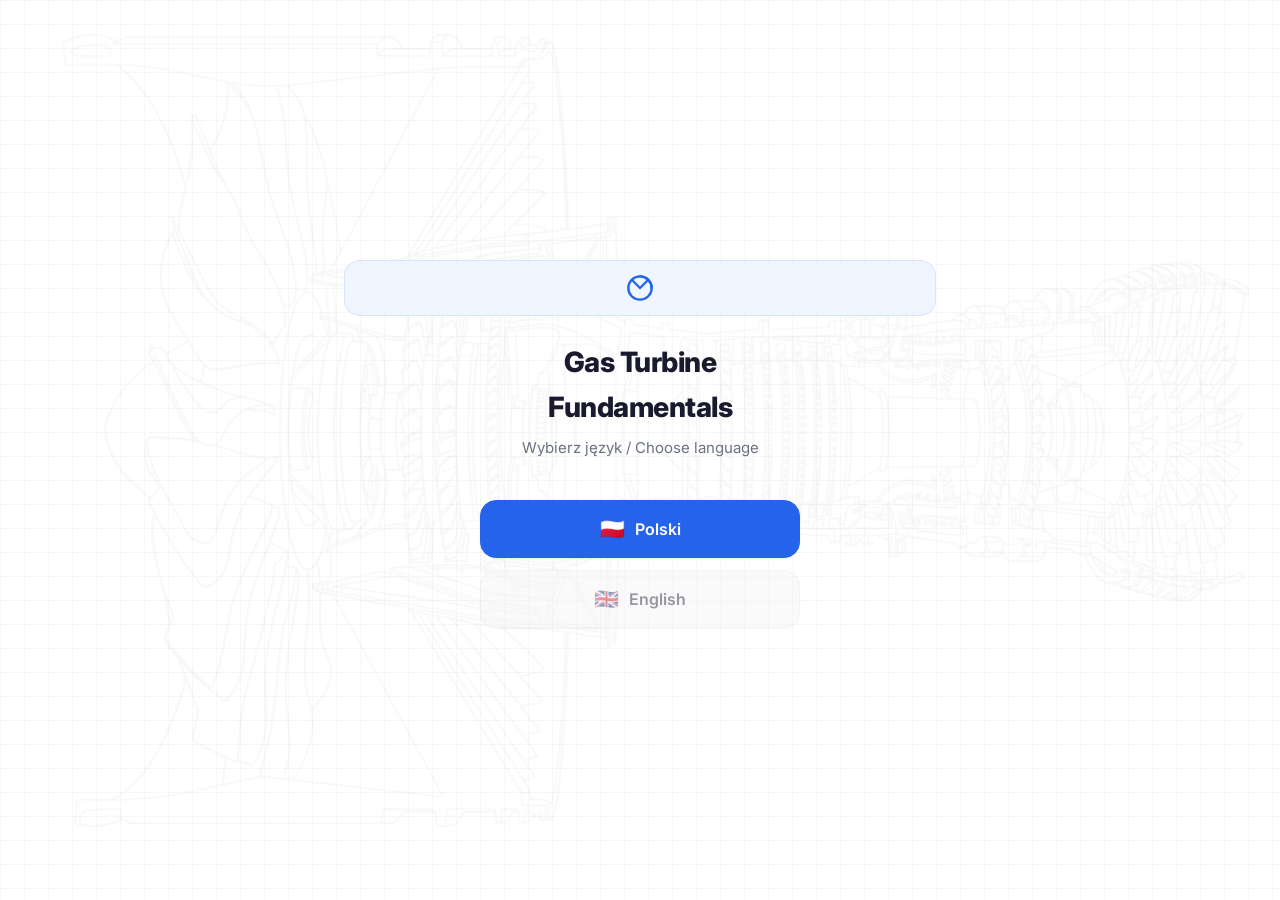
==== commit 9557d074: "Add files via upload" ====
--- a/index.html
+++ b/index.html
@@ -349,7 +349,7 @@
         </div>
         <div style="text-align:center;margin-top:12px;">
           <a href="#" class="back-link" onclick="app.goBack('screen-lang'); return false;">
-            ← Zmień język
+            Zmień język
           </a>
         </div>
       </footer>
@@ -405,7 +405,7 @@
       <footer class="navigation-footer">
         <div style="text-align:center;">
           <a href="#" class="back-link" onclick="app.goBack('screen-disclaimer'); return false;">
-            ← Wstecz
+            Wstecz
           </a>
         </div>
       </footer>
--- a/assets/css/styles.css
+++ b/assets/css/styles.css
@@ -1131,16 +1131,28 @@
    ======================================== */
 
 .main-content {
-
     flex: 1 1 auto;
-
     overflow-y: auto;
-
     min-height: 0;
-
     padding: 24px;
 
-}
+    display: flex;
+    flex-direction: column;
+    align-items: center;
+    text-align: center;
+}
+
+.main-content > * {
+    width: 100%;
+    max-width: 620px;
+}
+
+.main-content::before,
+.main-content::after {
+    content: "";
+    flex: 1;
+}
+
 
 /* ========================================
    LEARNING CONTENT CENTERING
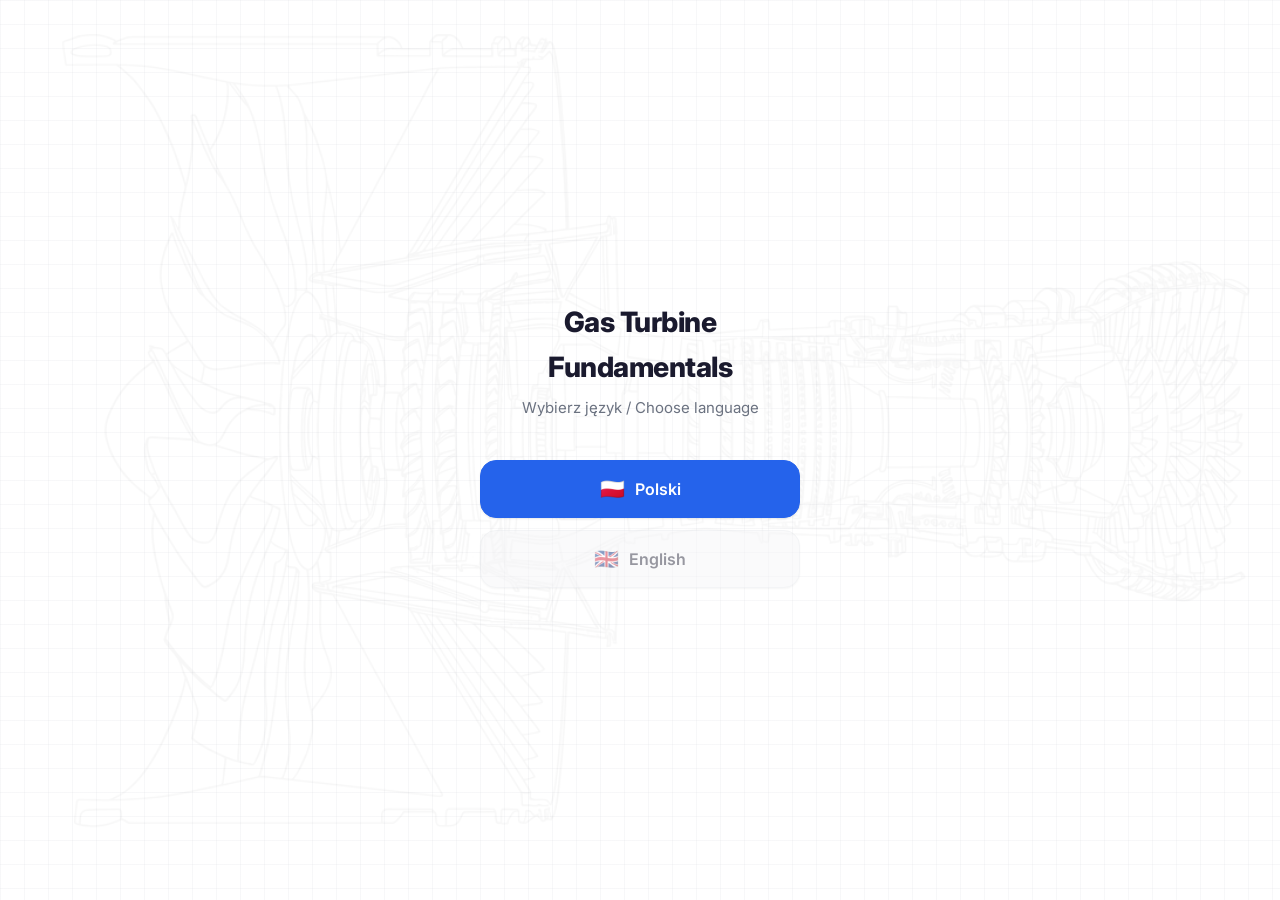
==== commit 86559d59: "Add files via upload" ====
--- a/index.html
+++ b/index.html
@@ -283,16 +283,6 @@
          ═══════════════════════════════════════ -->
     <section id="screen-lang" class="screen active">
       <div class="main-content">
-
-        <div class="logo-icon" style="margin-bottom:24px;">
-          <svg viewBox="0 0 24 24" fill="none" stroke="currentColor" stroke-width="2" stroke-linecap="round" stroke-linejoin="round">
-            <circle cx="12" cy="12" r="10"/>
-            <path d="M12 2a10 10 0 0 1 10 10"/>
-            <path d="M12 12 6 6"/>
-            <path d="M12 12 18 6"/>
-          </svg>
-        </div>
-
         <h1 style="font-size:28px;font-weight:800;letter-spacing:-.5px;margin-bottom:6px;">
           Gas Turbine<br>Fundamentals
         </h1>
--- a/assets/css/styles.css
+++ b/assets/css/styles.css
@@ -601,8 +601,97 @@
 
 }
 
-
-
+.theory-sections{
+
+    max-width:700px;
+    margin:auto;
+
+}
+
+.theory-section{
+
+    border:1px solid #d1d5db;
+    border-radius:12px;
+    margin-bottom:14px;
+    overflow:hidden;
+    background:white;
+
+}
+
+.theory-section__header{
+
+    width:100%;
+    border:none;
+    background:white;
+
+    display:flex;
+    justify-content:space-between;
+    align-items:center;
+
+    padding:18px;
+
+    font-size:1rem;
+    font-weight:600;
+
+    cursor:pointer;
+
+}
+
+.theory-section__content{
+
+    display:none;
+
+    padding:0 18px 18px 18px;
+
+    line-height:1.8;
+
+    color:#4b5563;
+
+    text-align: justify;
+    text-justify: inter-word;
+    hyphens: auto;
+
+}
+
+.theory-section.open .theory-section__content{
+
+    display:block;
+    text-align: justify;
+}
+
+.theory-section.open .theory-section__arrow{
+
+    transform:rotate(45deg);
+
+}
+
+.theory-section__content p {
+    text-indent: 2em;
+}
+.theory-section__content ul{
+    margin: 1rem 0;
+    padding-left: 1.5rem;
+}
+
+.theory-section__arrow{
+
+    font-size:24px;
+
+    transition:.2s;
+
+}
+.theory-image{
+
+    width:100%;
+    max-width:500px;
+
+    display:block;
+
+    margin:0 auto 20px auto;
+
+    border-radius:12px;
+
+}
 /* ===== ANSWERS ===== */
 
 
@@ -971,28 +1060,27 @@
 
 }
 
+.navigation-footer-inner .nav-button--primary {
+    margin-left: auto;
+}
 
 .navigation-footer-inner {
-
     display: flex;
-
     justify-content: center;
-
     align-items: center;
-
     gap: 16px;
-
-}
-}
+}
+
 @media(max-width:600px){
     .navigation-footer-inner {
-        flex-wrap:wrap;
+        flex-wrap: wrap;
     }
 
     .navigation-footer-inner button {
-        flex:1;
+        flex: 1;
     }
 }
+
 
 /* Navigation buttons */
 
@@ -1102,7 +1190,7 @@
 
     flex: 0 0 auto;
 
-    height: 70px; /* dostosuj */
+    height: 150px; /* dostosuj */
 
     display: flex;
 
@@ -1121,6 +1209,12 @@
 
 
 .app-header__brand h1 {
+
+    text-align: center;
+
+}
+
+.spaced-retrieval-banner {
 
     text-align: center;
 
@@ -1159,15 +1253,9 @@
    ======================================== */
 
 .learning-stage__header {
-    max-width: 620px;
-    margin: 32px auto 16px;
-    padding: 24px 32px;
-    border-radius: 20px;
-    background: rgba(255,255,255,.96);
-    box-shadow: 0 12px 40px rgba(0,0,0,.08);
     text-align: center;
-}
-
+
+}
 
 .learning-stage__component-subtitle {
     display: block;
@@ -1233,4 +1321,290 @@
     flex-direction: column;
     align-items: center;
     gap: 8px;
+}
+
+/* ==============================
+   AUDIO PLAYER - SKETCH STYLE
+============================== */
+
+.audio-player {
+
+    display:flex;
+    align-items:center;
+    gap:10px;
+
+    padding:12px 14px;
+
+    background:var(--surface,#ffffff);
+
+    border:1px solid var(--border,#d1d5db);
+
+    border-radius:14px;
+
+    box-shadow:
+        0 1px 2px rgba(0,0,0,.05);
+
+}
+
+
+
+.audio-btn {
+
+    height:38px;
+
+    min-width:42px;
+
+    padding:0 14px;
+
+    display:flex;
+    align-items:center;
+    justify-content:center;
+
+    border-radius:10px;
+
+    border:1px solid var(--border,#cbd5e1);
+
+    background:transparent;
+
+    color:var(--text-primary,#111827);
+
+    font-size:.9rem;
+
+    cursor:pointer;
+
+    transition:
+
+        background .15s ease,
+        border-color .15s ease,
+        transform .15s ease;
+
+}
+
+
+
+.audio-btn:hover {
+
+    background:var(--surface-hover,#f8fafc);
+
+    border-color:#94a3b8;
+
+}
+
+
+
+.audio-btn:active {
+
+    transform:scale(.96);
+
+}
+
+
+
+/* główny przycisk PLAY */
+
+.audio-play {
+
+    background:#111827;
+
+    color:white;
+
+    border-color:#111827;
+
+}
+
+
+
+.audio-play:hover {
+
+    background:#1f2937;
+
+}
+
+
+
+/* przyciski przewijania */
+
+.audio-rewind,
+.audio-forward {
+
+    font-size:.85rem;
+
+}
+
+
+
+/* pasek postępu */
+
+.audio-progress {
+
+    flex:1;
+
+    height:6px;
+
+    appearance:none;
+
+    background:#e5e7eb;
+
+    border-radius:10px;
+
+    cursor:pointer;
+
+}
+
+
+
+/* Chrome / Edge */
+
+.audio-progress::-webkit-slider-thumb {
+
+    appearance:none;
+
+    width:14px;
+
+    height:14px;
+
+    border-radius:50%;
+
+    background:#111827;
+
+    cursor:pointer;
+
+}
+
+
+/* Firefox */
+
+.audio-progress::-moz-range-thumb {
+
+    width:14px;
+
+    height:14px;
+
+    border-radius:50%;
+
+    background:#111827;
+
+    border:none;
+
+}
+
+
+
+/* czas */
+
+.audio-time {
+
+    font-size:.8rem;
+
+    color:#6b7280;
+
+    white-space:nowrap;
+
+}
+
+
+
+/* ==============================
+   MOBILE
+============================== */
+
+@media(max-width:600px){
+
+
+    .audio-player {
+
+        flex-wrap:wrap;
+
+        padding:12px;
+
+    }
+
+
+    .audio-btn {
+
+        flex:1;
+
+        height:40px;
+
+        padding:0 8px;
+
+        font-size:.8rem;
+
+    }
+
+
+    .audio-progress {
+
+        order:5;
+
+        flex-basis:100%;
+
+        width:100%;
+
+        margin-top:6px;
+
+    }
+
+
+    .audio-time {
+
+        flex-basis:100%;
+
+        text-align:center;
+
+        margin-top:2px;
+
+    }
+
+
+}
+.step-intro-description {
+    text-indent: 2em;   /* lub np. 30px */
+    text-align: justify;
+    line-height: 1.7;
+}
+
+.step-intro-overlay{
+    position:fixed;
+    inset:0;
+    background:rgba(0,0,0,.55);
+    display:flex;
+    justify-content:center;
+    align-items:center;
+    z-index:9999;
+}
+
+.step-intro-modal{
+    width:min(90%,520px);
+    background:#fff;
+    border-radius:20px;
+    padding:2rem;
+    text-align:center;
+    animation:popup .25s ease;
+}
+
+.step-intro-icon{
+    font-size:54px;
+    margin-bottom:1rem;
+}
+
+.step-intro-modal h2{
+    margin-bottom:1rem;
+}
+
+.step-intro-modal p{
+    text-align: justify;
+    line-height: 1.7;
+    margin-bottom: 2rem;
+}
+
+@keyframes popup{
+    from{
+        opacity:0;
+        transform:translateY(20px) scale(.95);
+    }
+    to{
+        opacity:1;
+        transform:none;
+    }
 }
